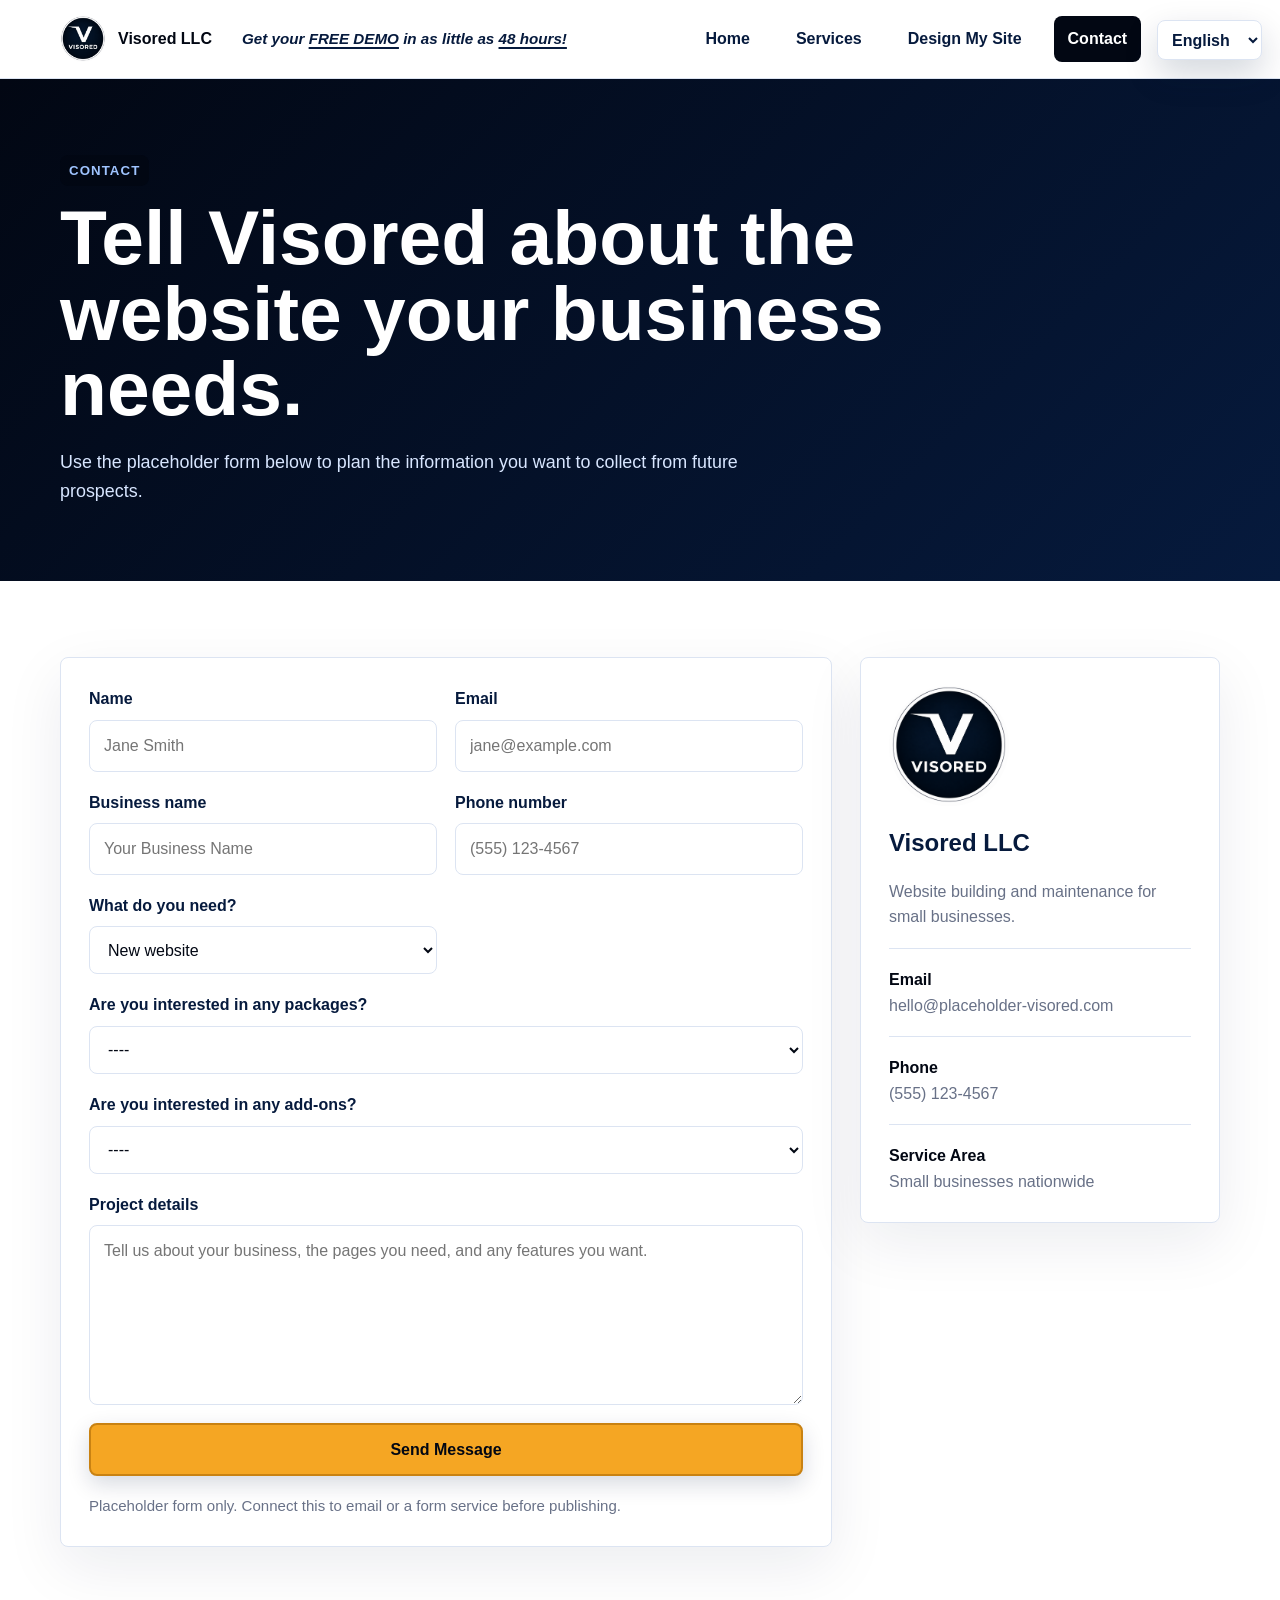
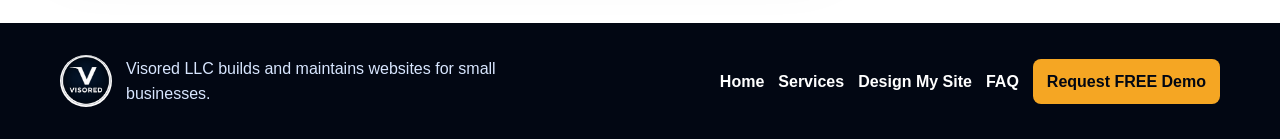
==== Visored LLC Website/contact.html @ 2cb52825 "Add files via upload" ====
﻿<!DOCTYPE html>
<html lang="en">
<head>
  <meta charset="UTF-8">
  <meta name="viewport" content="width=device-width, initial-scale=1.0">
  <title>Contact | Visored LLC</title>
  <meta name="description" content="Contact Visored LLC about a small-business website project.">
  <link rel="stylesheet" href="assets/styles.css">
</head>
<body>
  <header class="site-header">
    <a class="brand" href="index.html" aria-label="Visored LLC home">
      <img src="assets/visored-logo.png" alt="Visored LLC logo">
      <span>Visored LLC</span>
    </a>
    <p class="header-note">Get your <span>FREE DEMO</span> in as little as <span>48 hours!</span></p>
    <button class="nav-toggle" type="button" aria-label="Open navigation" aria-expanded="false">
      <span></span>
      <span></span>
      <span></span>
    </button>
    <nav class="site-nav" aria-label="Primary navigation">
      <a href="index.html">Home</a>
      <a href="services.html">Services</a>
      <a href="design-my-site.html">Design My Site</a>
      <a class="active nav-cta modal-trigger" href="#contact-modal">Contact</a>
      <a href="faq.html">FAQ</a>

    </nav>
    <select class="language-switch" aria-label="Language selector">
      <option>English</option>
      <option>Spanish</option>
    </select>
  </header>

  <main>
    <section class="page-hero">
      <p class="eyebrow">Contact</p>
      <h1>Tell Visored about the website your business needs.</h1>
      <p>Use the placeholder form below to plan the information you want to collect from future prospects.</p>
    </section>

    <section class="section contact-layout">
      <form class="contact-form" id="contactForm">
        <div class="form-row">
          <label for="name">Name</label>
          <input id="name" name="name" type="text" placeholder="Jane Smith" required>
        </div>
        <div class="form-row">
          <label for="email">Email</label>
          <input id="email" name="email" type="email" placeholder="jane@example.com" required>
        </div>
        <div class="form-row">
          <label for="business">Business name</label>
          <input id="business" name="business" type="text" placeholder="Your Business Name">
        </div>
        <div class="form-row">
          <label for="phone">Phone number</label>
          <input id="phone" name="phone" type="tel" placeholder="(555) 123-4567">
        </div>
        <div class="form-row">
          <label for="service">What do you need?</label>
          <select id="service" name="service">
            <option>New website</option>
            <option>Website maintenance</option>
            <option>Website redesign</option>
            <option>Add-on feature</option>
          </select>
        </div>
        <div class="form-row full">
          <label for="package">Are you interested in any packages?</label>
          <select id="package" name="package">
            <option value="">----</option>
            <option value="one-page">One-Page Launch</option>
            <option value="starter">Starter / Basic Package</option>
            <option value="growth">Advanced Growth Package</option>
            <option value="event-promo">Event / Promo Package</option>
            <option value="multiple">Multiple packages</option>
            <option value="na">N/A - not sure yet</option>
          </select>
        </div>
        <div class="form-row full">
          <label for="addons">Are you interested in any add-ons?</label>
          <select id="addons" name="addons">
            <option value="">----</option>
            <option>Contact form</option>
            <option>Appointment scheduling</option>
            <option>Sign-up page</option>
            <option>Newsletter form</option>
            <option>Custom features</option>
            <option>Multi-language site</option>
            <option>Multiple add-ons / not sure yet</option>
          </select>
        </div>
        <div class="form-row full">
          <label for="message">Project details</label>
          <textarea id="message" name="message" rows="6" placeholder="Tell us about your business, the pages you need, and any features you want."></textarea>
        </div>
        <button class="button primary" type="submit">Send Message</button>
        <p class="form-note" id="formNote">Placeholder form only. Connect this to email or a form service before publishing.</p>
      </form>

      <aside class="contact-card">
        <img src="assets/visored-logo.png" alt="Visored LLC logo">
        <h2>Visored LLC</h2>
        <p>Website building and maintenance for small businesses.</p>
        <div class="contact-detail">
          <strong>Email</strong>
          <span>hello@placeholder-visored.com</span>
        </div>
        <div class="contact-detail">
          <strong>Phone</strong>
          <span>(555) 123-4567</span>
        </div>
        <div class="contact-detail">
          <strong>Service Area</strong>
          <span>Small businesses nationwide</span>
        </div>
      </aside>
    </section>
  </main>

  <div class="modal" id="contact-modal" aria-hidden="true">
    <div class="modal-backdrop" data-modal-close></div>
    <section class="modal-panel" role="dialog" aria-modal="true" aria-labelledby="modalTitle">
      <button class="modal-close" type="button" aria-label="Close contact form" data-modal-close>&times;</button>
      <p class="section-label">Contact</p>
      <h2 id="modalTitle">Ask Visored about your website</h2>
      <form class="modal-form" id="servicesModalForm">
        <div class="form-row">
          <label for="modalName">Name</label>
          <input id="modalName" name="modalName" type="text" placeholder="Jane Smith" required>
        </div>
        <div class="form-row">
          <label for="modalEmail">Email</label>
          <input id="modalEmail" name="modalEmail" type="email" placeholder="jane@example.com" required>
        </div>
        <div class="form-row">
          <label for="modalBusiness">Business name</label>
          <input id="modalBusiness" name="modalBusiness" type="text" placeholder="Your Business Name">
        </div>
        <div class="form-row">
          <label for="modalPhone">Phone number</label>
          <input id="modalPhone" name="modalPhone" type="tel" placeholder="(555) 123-4567">
        </div>
        <div class="form-row">
          <label for="modalPackage">Are you interested in any packages?</label>
          <select id="modalPackage" name="modalPackage">
            <option value="">----</option>
            <option value="One-Page Launch">One-Page Launch</option>
            <option value="Starter / Basic Package">Starter / Basic Package</option>
            <option value="Advanced Growth Package">Advanced Growth Package</option>
            <option value="Event / Promo Package">Event / Promo Package</option>
            <option value="Multiple packages">Multiple packages</option>
            <option value="N/A - not sure yet">N/A - not sure yet</option>
          </select>
        </div>
        <div class="form-row">
          <label for="modalAddons">Are you interested in any add-ons?</label>
          <select id="modalAddons" name="modalAddons">
            <option value="">----</option>
            <option>Contact form</option>
            <option>Appointment scheduling</option>
            <option>Sign-up page</option>
            <option>Newsletter form</option>
            <option>Custom features</option>
            <option>Multi-language site</option>
            <option>Multiple add-ons / not sure yet</option>
          </select>
        </div>
        <div class="form-row full">
          <label for="modalMessage">Project details</label>
          <textarea id="modalMessage" name="modalMessage" rows="5" placeholder="Tell us what you are looking for."></textarea>
        </div>
        <div class="form-actions">
          <button class="button primary" type="submit">Send Message</button>
          <button class="button secondary" type="button" data-clear-form="modal">Clear</button>
        </div>
        <p class="form-note" id="modalFormNote">Placeholder form only. Connect this to email or a form service before publishing.</p>
      </form>
      <aside class="modal-contact-card">
        <img src="assets/visored-logo.png" alt="Visored LLC logo">
        <h3>Visored LLC</h3>
        <p>Website building and maintenance for small businesses.</p>
        <div class="contact-detail">
          <strong>Email</strong>
          <span>hello@placeholder-visored.com</span>
        </div>
        <div class="contact-detail">
          <strong>Phone</strong>
          <span>(555) 123-4567</span>
        </div>
        <div class="contact-detail">
          <strong>Service Area</strong>
          <span>Small businesses nationwide</span>
        </div>
      </aside>
    </section>
  </div>

  <footer class="site-footer">
    <div>
      <img src="assets/visored-logo.png" alt="" aria-hidden="true">
      <p>Visored LLC builds and maintains websites for small businesses.</p>
    </div>
    <div>
      <a href="index.html">Home</a>
      <a href="services.html">Services</a>
      <a href="design-my-site.html">Design My Site</a>
      <a href="faq.html">FAQ</a>
      <a class="footer-cta modal-trigger" href="#contact-modal" data-demo="free">Request FREE Demo</a>
    </div>
  </footer>

  <script src="assets/script.js"></script>
</body>
</html>
---- Visored LLC Website/assets/styles.css ----
:root {
  --blue: #0f5eff;
  --blue-dark: #061a3d;
  --black: #020713;
  --white: #ffffff;
  --yellow: #f5a623;
  --soft-blue: #eef5ff;
  --gray: #687187;
  --line: #dce4f2;
  --max-width: 1160px;
}

* {
  box-sizing: border-box;
}

body {
  margin: 0;
  font-family: Arial, Helvetica, sans-serif;
  color: var(--black);
  background: var(--white);
  line-height: 1.6;
}

a {
  color: inherit;
  text-decoration: none;
}

img {
  display: block;
  max-width: 100%;
}

.site-header {
  position: sticky;
  top: 0;
  z-index: 10;
  display: flex;
  align-items: center;
  justify-content: space-between;
  gap: 24px;
  padding: 16px max(24px, calc((100vw - var(--max-width)) / 2));
  background: rgba(255, 255, 255, 0.94);
  border-bottom: 1px solid var(--line);
  backdrop-filter: blur(12px);
}

.brand {
  display: inline-flex;
  align-items: center;
  gap: 12px;
  font-weight: 800;
  letter-spacing: 0;
}

.brand img {
  width: 46px;
  height: 46px;
  border-radius: 50%;
}

.header-note {
  margin: 0 auto 0 6px;
  color: var(--blue-dark);
  font-size: 0.95rem;
  font-style: italic;
  font-weight: 700;
}

.header-note span {
  text-decoration: underline;
  text-decoration-thickness: 2px;
  text-underline-offset: 3px;
}

.site-nav {
  display: flex;
  align-items: center;
  gap: 18px;
}

.site-nav a {
  padding: 10px 14px;
  color: var(--blue-dark);
  font-weight: 700;
  border-radius: 8px;
}

.language-switch {
  position: fixed;
  right: 18px;
  bottom: 18px;
  z-index: 90;
  min-height: 40px;
  width: auto;
  padding: 8px 10px;
  border: 1px solid var(--line);
  border-radius: 8px;
  font-weight: 800;
  color: var(--blue-dark);
  background: var(--white);
  box-shadow: 0 14px 34px rgba(6, 26, 61, 0.18);
}

.site-nav a:hover,
.site-nav a.active {
  background: var(--soft-blue);
  color: var(--blue);
}

.site-nav .nav-cta {
  background: var(--blue);
  color: var(--white);
}

.site-nav .nav-cta:hover,
.site-nav .nav-cta.active {
  background: var(--black);
  color: var(--white);
}

.nav-toggle {
  display: none;
  width: 44px;
  height: 44px;
  padding: 10px;
  border: 1px solid var(--line);
  border-radius: 8px;
  background: var(--white);
}

.nav-toggle span {
  display: block;
  height: 2px;
  margin: 5px 0;
  background: var(--black);
}

.hero {
  display: grid;
  grid-template-columns: minmax(0, 1.15fr) minmax(280px, 0.85fr);
  gap: 40px;
  align-items: center;
  min-height: 680px;
  padding: 72px max(24px, calc((100vw - var(--max-width)) / 2));
  color: var(--white);
  background:
    linear-gradient(135deg, rgba(2, 7, 19, 0.96), rgba(6, 26, 61, 0.88)),
    radial-gradient(circle at 78% 20%, rgba(245, 166, 35, 0.35), transparent 26%),
    var(--black);
}

.hero h1,
.page-hero h1 {
  max-width: 880px;
  margin: 0;
  font-size: clamp(2.5rem, 6vw, 5.25rem);
  line-height: 0.98;
  letter-spacing: 0;
}

.hero-copy {
  max-width: 660px;
  margin: 24px 0 0;
  color: #d8e6ff;
  font-size: 1.15rem;
}

.hero-financing {
  display: block;
  width: fit-content;
  margin: 22px 0 0;
  color: var(--black);
  font-weight: 800;
  color: var(--yellow);
}

.eyebrow,
.section-label,
.package-label {
  display: inline-block;
  margin: 0 0 14px;
  padding: 5px 9px;
  border-radius: 8px;
  color: var(--yellow);
  background: rgba(2, 7, 19, 0.82);
  font-size: 0.83rem;
  font-weight: 800;
  letter-spacing: 0.08em;
  text-transform: uppercase;
}

.hero-actions {
  display: flex;
  width: fit-content;
  margin-top: 34px;
}

.button {
  display: inline-flex;
  align-items: center;
  justify-content: center;
  min-height: 48px;
  padding: 12px 18px;
  border: 2px solid transparent;
  border-radius: 8px;
  font: inherit;
  font-weight: 800;
  cursor: pointer;
  box-shadow: 0 8px 22px rgba(6, 26, 61, 0.16);
}

.button.primary {
  border-color: #c98212;
  background: var(--yellow);
  color: var(--black);
}

.button.secondary {
  border-color: var(--blue);
  background: var(--white);
  color: var(--blue-dark);
}

.button:hover {
  transform: translateY(-1px);
  box-shadow: 0 12px 28px rgba(6, 26, 61, 0.22);
}

.hero-panel {
  display: grid;
  gap: 18px;
  padding: 0;
  border: 0;
  border-radius: 8px;
  background: transparent;
}

.hero-panel img {
  width: min(470px, 100%);
  margin: 0 auto 10px;
  border-radius: 50%;
}

.hero-logo-panel {
  align-self: stretch;
  place-content: center;
}

.hero-panel div {
  padding: 18px;
  border-left: 4px solid var(--yellow);
  background: rgba(255, 255, 255, 0.08);
}

.hero-panel strong,
.hero-panel span {
  display: block;
}

.hero-panel span {
  margin-top: 4px;
  color: #d8e6ff;
}

.section,
.page-hero {
  padding: 76px max(24px, calc((100vw - var(--max-width)) / 2));
}

.page-hero {
  color: var(--white);
  background: linear-gradient(135deg, var(--black), var(--blue-dark));
}

.page-hero p:not(.eyebrow) {
  max-width: 720px;
  margin: 22px 0 0;
  color: #d8e6ff;
  font-size: 1.12rem;
}

.services-hero {
  display: grid;
  grid-template-columns: minmax(0, 1fr) 360px;
  gap: 34px;
  align-items: center;
}

.service-highlight-panel {
  display: grid;
  gap: 14px;
}

.service-highlight-panel div {
  padding: 18px;
  border-left: 4px solid var(--yellow);
  border-radius: 8px;
  background: rgba(255, 255, 255, 0.08);
}

.service-highlight-panel strong,
.service-highlight-panel span {
  display: block;
}

.service-highlight-panel span {
  margin-top: 4px;
  color: #d8e6ff;
}

.intro-grid,
.add-ons {
  display: grid;
  grid-template-columns: 0.8fr 1fr;
  gap: 42px;
  align-items: start;
}

.intro-grid h2,
.split-band h2,
.section-heading h2,
.add-ons h2,
.quote-band h2 {
  margin: 0;
  color: var(--blue-dark);
  font-size: clamp(2rem, 4vw, 3.2rem);
  line-height: 1.05;
}

.intro-grid p:last-child,
.section-heading p {
  margin: 0;
  color: var(--gray);
  font-size: 1.08rem;
}

.feature-grid,
.pricing-grid,
.review-grid,
.next-step-grid,
.faq-grid {
  display: grid;
  grid-template-columns: repeat(3, 1fr);
  gap: 18px;
}

.feature-card,
.price-card,
.review-card,
.next-step-grid article,
.faq-grid article,
.contact-form,
.contact-card,
.add-on-grid article,
.service-list article {
  border: 1px solid var(--line);
  border-radius: 8px;
  background: var(--white);
  box-shadow: 0 20px 60px rgba(6, 26, 61, 0.08);
}

.feature-card {
  padding: 26px;
}

.demo-next-steps {
  background: var(--soft-blue);
}

.next-step-grid article,
.faq-item {
  padding: 24px;
}

.next-step-grid span {
  display: inline-flex;
  align-items: center;
  justify-content: center;
  width: 42px;
  height: 42px;
  margin-bottom: 18px;
  border-radius: 50%;
  background: var(--yellow);
  color: var(--black);
  font-weight: 800;
}

.next-step-grid h3 {
  margin: 0 0 8px;
  color: var(--blue-dark);
}

.next-step-grid p {
  margin: 0;
  color: var(--gray);
}

.faq-grid {
  grid-template-columns: 1fr;
}

.faq-item {
  overflow: hidden;
  cursor: pointer;
}

.faq-question {
  width: 100%;
  padding: 0;
  border: 0;
  background: transparent;
  color: var(--blue-dark);
  font: inherit;
  font-size: 1.15rem;
  font-weight: 800;
  text-align: left;
  cursor: pointer;
}

.faq-question::after {
  content: "+";
  float: right;
  color: var(--blue);
  font-size: 1.75rem;
  line-height: 0.8;
}

.faq-question[aria-expanded="true"]::after {
  content: "-";
}

.faq-answer {
  max-height: 0;
  overflow: hidden;
  transition: max-height 240ms ease;
}

.faq-answer p {
  margin: 12px 0 0;
  color: var(--gray);
}

.faq-answer p:empty::before {
  content: "Answer coming soon.";
  color: var(--gray);
  font-style: italic;
}

.feature-card span {
  display: inline-flex;
  align-items: center;
  justify-content: center;
  width: 42px;
  height: 42px;
  margin-bottom: 20px;
  border-radius: 50%;
  background: var(--yellow);
  color: var(--black);
  font-weight: 800;
}

.feature-card h3,
.service-list h3,
.review-card strong {
  margin: 0;
  color: var(--blue-dark);
}

.feature-card p,
.service-list p,
.review-card p,
.price-card p,
.contact-card p,
.contact-detail span {
  color: var(--gray);
}

.split-band,
.quote-band,
.timeline-preview {
  display: grid;
  grid-template-columns: 0.9fr 1fr;
  gap: 36px;
  align-items: center;
  background: var(--soft-blue);
}

.check-list {
  display: grid;
  grid-template-columns: repeat(4, 1fr);
  gap: 12px;
}

.why-section {
  grid-template-columns: 1fr;
  text-align: center;
}

.why-heading h2 {
  margin: 0;
  color: var(--blue-dark);
  font-size: clamp(2.6rem, 5vw, 4.4rem);
  line-height: 1;
}

.why-heading p {
  max-width: 700px;
  margin: 14px auto 0;
  color: var(--gray);
  font-size: 1.15rem;
}

.check-list p {
  text-align: left;
  margin: 0;
  padding: 14px;
  border-left: 4px solid var(--yellow);
  background: #071225;
}

.check-list strong,
.check-list span {
  display: block;
}

.check-list strong {
  color: var(--yellow);
  line-height: 1.2;
}

.check-list span {
  margin-top: 5px;
  color: #d8e6ff;
  font-size: 0.94rem;
  line-height: 1.35;
}

.pricing-grid {
  grid-template-columns: repeat(6, 1fr);
}

.packages-section {
  display: grid;
  gap: 28px;
}

.packages-heading {
  text-align: center;
}

.packages-heading h2 {
  margin: 0;
  color: var(--blue-dark);
  font-size: clamp(2.6rem, 5vw, 4.4rem);
  line-height: 1;
}

.packages-heading p {
  max-width: 720px;
  margin: 14px auto 0;
  color: var(--gray);
  font-size: 1.12rem;
}

.financing-callout {
  display: inline-block;
  padding: 8px 12px;
  border-radius: 8px;
  background: var(--yellow);
  color: var(--black) !important;
  font-weight: 800;
}

.monthly-note {
  max-width: 760px;
  font-weight: 800;
  color: var(--blue-dark) !important;
}

.best-seller {
  display: inline-block;
  margin: 0 0 12px;
  color: var(--black) !important;
  font-size: 0.85rem;
  font-weight: 800;
  text-shadow:
    0 0 8px rgba(245, 166, 35, 0.95),
    0 0 18px rgba(245, 166, 35, 0.85),
    0 0 30px rgba(245, 166, 35, 0.65);
}

.pricing-grid .price-card {
  grid-column: span 2;
}

.pricing-grid .price-card:nth-child(1) {
  grid-column: 2 / 4;
}

.pricing-grid .price-card:nth-child(2) {
  grid-column: 4 / 6;
}

.pricing-grid .price-card:nth-child(3) {
  grid-column: 1 / 3;
}

.pricing-grid .price-card:nth-child(4) {
  grid-column: 3 / 5;
}

.pricing-grid .price-card:nth-child(5) {
  grid-column: 5 / 7;
}

.price-card {
  padding: 30px;
  display: flex;
  flex-direction: column;
  align-items: flex-start;
  transition: transform 180ms ease, box-shadow 180ms ease;
}

.price-card:hover {
  transform: scale(1.025);
  box-shadow: 0 28px 70px rgba(6, 26, 61, 0.16);
}

.price-card .button,
.price-card .placeholder-button {
  align-self: center;
  margin-top: auto;
}

.price-card .button:hover {
  animation: button-shake 360ms ease;
}

.pricing-grid .price-card:nth-child(1) .button,
.pricing-grid .price-card:nth-child(2) .button {
  border-color: var(--yellow);
  box-shadow:
    0 0 0 1px rgba(245, 166, 35, 0.25),
    0 0 18px rgba(245, 166, 35, 0.6),
    0 12px 28px rgba(6, 26, 61, 0.18);
}

.pricing-grid .price-card:nth-child(1) .button:hover,
.pricing-grid .price-card:nth-child(2) .button:hover {
  box-shadow:
    0 0 0 2px rgba(245, 166, 35, 0.35),
    0 0 28px rgba(245, 166, 35, 0.85),
    0 16px 36px rgba(6, 26, 61, 0.22);
}

.pricing-grid .price-card:nth-child(1) .best-seller,
.pricing-grid .price-card:nth-child(2) .best-seller {
  align-self: center;
}

@keyframes button-shake {
  0%, 100% {
    transform: rotate(0deg);
  }
  25% {
    transform: rotate(-1.6deg);
  }
  50% {
    transform: rotate(1.6deg);
  }
  75% {
    transform: rotate(-0.6deg);
  }
}

.price-card h2 {
  margin: 0;
  color: var(--blue-dark);
  font-size: 3.5rem;
  line-height: 1;
}

.package-placeholder {
  opacity: 0.42;
}

.placeholder-button {
  min-width: 150px;
  pointer-events: none;
}

.price-card ul {
  display: grid;
  gap: 10px;
  margin: 24px 0;
  padding-left: 20px;
}

.featured-price {
  border-color: var(--blue);
  background: linear-gradient(180deg, var(--white), #f7fbff);
}

.featured-price .package-label {
  color: var(--yellow);
}

.section-heading {
  max-width: 740px;
  margin-bottom: 28px;
}

.reviews-label,
.demo-label {
  color: var(--yellow) !important;
  -webkit-text-fill-color: var(--yellow);
}

.page-hero .eyebrow,
.price-card .package-label,
.add-ons .section-label,
.timeline-diagram-section .section-label {
  color: #9fc4ff !important;
  -webkit-text-fill-color: #9fc4ff;
}

.price-card .package-label.yellow-package {
  color: var(--yellow) !important;
  -webkit-text-fill-color: var(--yellow);
}

.service-list {
  display: grid;
  grid-template-columns: repeat(4, 1fr);
  gap: 18px;
}

.service-list article {
  padding: 22px;
}

.add-on-grid {
  display: grid;
  grid-template-columns: repeat(2, 1fr);
  gap: 14px;
}

.add-ons {
  grid-template-columns: 1fr;
}

.add-ons-heading {
  text-align: center;
}

.add-ons-heading h2 {
  margin: 0;
  color: var(--blue-dark);
  font-size: clamp(2.6rem, 5vw, 4.4rem);
  line-height: 1;
}

.add-ons-heading p {
  max-width: 680px;
  margin: 14px auto 0;
  color: var(--gray);
  font-size: 1.12rem;
}

.add-on-grid article {
  padding: 20px;
}

.add-on-grid h3 {
  margin: 0 0 6px;
  color: var(--blue-dark);
}

.add-on-grid p {
  margin: 0;
  color: var(--gray);
}

.review-card {
  padding: 26px;
}

.stars {
  color: var(--yellow);
  font-size: 1.25rem;
  letter-spacing: 0.04em;
  font-weight: 800;
  display: inline-block;
  padding: 4px 8px;
  border-radius: 8px;
  background: rgba(2, 7, 19, 0.82);
}

.review-card strong,
.review-card span {
  display: block;
}

.review-card span {
  color: var(--gray);
  font-size: 0.95rem;
}

.quote-band {
  grid-template-columns: 1fr auto;
}

.quote-band p {
  margin: 12px 0 0;
  color: var(--gray);
}

.timeline-preview p {
  margin: 0 0 20px;
  color: var(--gray);
  font-size: 1.08rem;
}

.inline-actions {
  display: flex;
  flex-wrap: wrap;
  gap: 12px;
}

.home-reviews {
  background: var(--white);
}

.timeline-diagram-section,
.process-section {
  background: var(--black);
}

.timeline-diagram-section .section-heading h2,
.process-section .section-heading h2 {
  color: var(--white);
}

.timeline-diagram-section .section-heading p,
.process-section .section-heading p {
  color: #d8e6ff;
}

.timeline-diagram {
  position: relative;
  display: grid;
  grid-template-columns: repeat(4, 1fr);
  gap: 18px;
}

.timeline-diagram::before {
  content: "";
  position: absolute;
  top: 42px;
  right: 8%;
  left: 8%;
  height: 4px;
  background: linear-gradient(90deg, var(--yellow), var(--blue));
}

.timeline-diagram article {
  position: relative;
  z-index: 1;
  padding: 24px;
  border: 1px solid rgba(255, 255, 255, 0.16);
  border-radius: 8px;
  background: #071225;
}

.timeline-diagram span {
  display: inline-flex;
  align-items: center;
  justify-content: center;
  width: 44px;
  height: 44px;
  margin-bottom: 24px;
  border-radius: 50%;
  background: var(--yellow);
  color: var(--black);
  font-weight: 800;
}

.timeline-diagram h3,
.timeline-diagram strong {
  display: block;
  margin: 0;
  color: var(--white);
}

.timeline-diagram strong {
  margin-top: 6px;
  color: var(--yellow);
}

.timeline-diagram p {
  margin: 14px 0 0;
  color: #d8e6ff;
}

.process-list {
  display: grid;
  gap: 16px;
}

.process-list article {
  display: grid;
  grid-template-columns: 58px 1fr;
  gap: 18px;
  padding: 24px;
  border: 1px solid rgba(255, 255, 255, 0.16);
  border-radius: 8px;
  background: rgba(255, 255, 255, 0.06);
}

.process-list span {
  display: inline-flex;
  align-items: center;
  justify-content: center;
  width: 48px;
  height: 48px;
  border-radius: 50%;
  background: var(--yellow);
  color: var(--black);
  font-weight: 800;
}

.process-list h3 {
  margin: 0 0 8px;
  color: var(--white);
}

.process-list p {
  margin: 0;
  color: #d8e6ff;
}

.process-list p + p {
  margin-top: 8px;
}

.contact-layout {
  display: grid;
  grid-template-columns: minmax(0, 1fr) 360px;
  gap: 28px;
  align-items: start;
}

.design-layout {
  background: var(--soft-blue);
}

.contact-form,
.design-form {
  display: grid;
  grid-template-columns: repeat(2, 1fr);
  gap: 18px;
  padding: 28px;
}

.design-form {
  max-width: var(--max-width);
  margin: 0 auto;
  grid-template-columns: 1fr;
  border: 1px solid var(--line);
  border-radius: 8px;
  background: var(--white);
  box-shadow: 0 20px 60px rgba(6, 26, 61, 0.08);
}

fieldset {
  display: grid;
  gap: 18px;
  margin: 0;
  padding: 22px;
  border: 1px solid var(--line);
  border-radius: 8px;
}

legend {
  padding: 0 8px;
  color: var(--blue-dark);
  font-size: 1.15rem;
  font-weight: 800;
}

.fieldset-note {
  margin: 0;
  color: var(--gray);
  font-weight: 700;
}

.form-grid,
.color-choice-grid,
.checkbox-grid {
  display: grid;
  gap: 18px;
}

.form-grid {
  grid-template-columns: repeat(2, 1fr);
}

.color-choice-grid {
  grid-template-columns: repeat(4, 1fr);
}

.checkbox-grid {
  grid-template-columns: repeat(4, minmax(0, 1fr));
  margin-top: 4px;
}

.checkbox-grid label {
  display: flex;
  align-items: center;
  gap: 8px;
  padding: 12px;
  border: 1px solid var(--line);
  border-radius: 8px;
  background: #f8fbff;
  font-weight: 700;
}

.form-row {
  display: grid;
  gap: 8px;
}

.form-row.full,
.contact-form .button,
.form-actions,
.form-note {
  grid-column: 1 / -1;
}

.form-actions {
  display: flex;
  flex-wrap: wrap;
  gap: 12px;
  justify-content: space-between;
  align-items: center;
}

.form-actions .button {
  min-width: 150px;
}

.form-actions .button.primary {
  margin-right: auto;
}

.form-actions [data-clear-form] {
  min-width: auto;
  min-height: 30px;
  margin-left: auto;
  padding: 5px 9px;
  border-color: #d71920;
  background: var(--white);
  color: #a81218;
  box-shadow: none;
  font-size: 0.78rem;
}

.form-actions [data-clear-form]:hover {
  background: #fff4f4;
  box-shadow: 0 8px 18px rgba(215, 25, 32, 0.14);
}

label {
  color: var(--blue-dark);
  font-weight: 800;
}

input,
select,
textarea {
  width: 100%;
  min-height: 48px;
  padding: 12px 14px;
  border: 1px solid var(--line);
  border-radius: 8px;
  font: inherit;
  color: var(--black);
  background: var(--white);
}

input[type="color"] {
  min-height: 54px;
  padding: 6px;
}

input[type="color"].color-unselected {
  background: var(--white);
}

input[type="color"].color-unselected::-webkit-color-swatch {
  background:
    linear-gradient(135deg, transparent 0 calc(50% - 1px), #d71920 calc(50% - 1px) calc(50% + 1px), transparent calc(50% + 1px) 100%),
    var(--white);
}

input[type="color"].color-unselected::-moz-color-swatch {
  background:
    linear-gradient(135deg, transparent 0 calc(50% - 1px), #d71920 calc(50% - 1px) calc(50% + 1px), transparent calc(50% + 1px) 100%),
    var(--white);
}

.clear-color {
  min-height: 38px;
  border: 1px solid var(--line);
  border-radius: 8px;
  background: var(--white);
  color: var(--blue-dark);
  font: inherit;
  font-weight: 800;
  cursor: pointer;
}

.clear-color:hover {
  border-color: var(--blue);
}

input[type="checkbox"] {
  width: auto;
  min-height: auto;
}

textarea {
  resize: vertical;
}

input:focus,
select:focus,
textarea:focus {
  outline: 3px solid rgba(15, 94, 255, 0.18);
  border-color: var(--blue);
}

.form-note {
  margin: 0;
  color: var(--gray);
  font-size: 0.94rem;
}

.contact-card {
  padding: 28px;
}

.contact-card img {
  width: 120px;
  border-radius: 50%;
}

.contact-card h2 {
  margin: 18px 0 4px;
  color: var(--blue-dark);
}

.contact-detail {
  margin-top: 18px;
  padding-top: 18px;
  border-top: 1px solid var(--line);
}

.contact-detail strong,
.contact-detail span {
  display: block;
}

.site-footer {
  display: flex;
  justify-content: space-between;
  gap: 28px;
  padding: 32px max(24px, calc((100vw - var(--max-width)) / 2));
  color: var(--white);
  background: var(--black);
}

.site-footer div:first-child {
  display: flex;
  align-items: center;
  gap: 14px;
  max-width: 520px;
}

.site-footer img {
  width: 52px;
  height: 52px;
  border-radius: 50%;
}

.site-footer p {
  margin: 0;
  color: #d8e6ff;
}

.site-footer div:last-child {
  display: flex;
  flex-wrap: wrap;
  gap: 14px;
  align-items: center;
}

.site-footer a {
  color: var(--white);
  font-weight: 800;
}

.site-footer .footer-cta {
  padding: 10px 14px;
  border-radius: 8px;
  background: var(--yellow);
  color: var(--black);
}

.modal {
  position: fixed;
  inset: 0;
  z-index: 100;
  display: flex;
  align-items: center;
  justify-content: center;
  padding: 24px;
  opacity: 0;
  visibility: hidden;
  pointer-events: none;
  transition: opacity 220ms ease, visibility 220ms ease;
}

.modal.open {
  opacity: 1;
  visibility: visible;
  pointer-events: auto;
}

.modal-backdrop {
  position: absolute;
  inset: 0;
  background: rgba(2, 7, 19, 0.72);
}

.modal-panel {
  position: relative;
  z-index: 1;
  width: min(980px, 100%);
  max-height: calc(100vh - 48px);
  overflow: auto;
  padding: 28px;
  border-radius: 8px;
  background: var(--white);
  box-shadow: 0 32px 90px rgba(2, 7, 19, 0.35);
  transform: translateY(10px) scale(0.98);
  transition: transform 220ms ease;
  display: grid;
  grid-template-columns: minmax(0, 1fr) 320px;
  gap: 24px;
}

.modal.open .modal-panel {
  transform: translateY(0) scale(1);
}

.modal-panel h2 {
  grid-column: 1 / -1;
  margin: 0 0 20px;
  color: var(--blue-dark);
  font-size: clamp(1.8rem, 4vw, 2.7rem);
  line-height: 1.05;
}

.modal-panel > .section-label {
  grid-column: 1 / -1;
  width: fit-content;
  margin-bottom: 0;
}

.modal-close {
  position: absolute;
  top: 16px;
  right: 16px;
  width: 40px;
  height: 40px;
  border: 1px solid var(--line);
  border-radius: 8px;
  background: var(--white);
  color: var(--black);
  font-size: 1.5rem;
  line-height: 1;
  cursor: pointer;
}

.modal-form {
  display: grid;
  grid-template-columns: repeat(2, 1fr);
  gap: 16px;
}

.modal-contact-card {
  align-self: start;
  padding: 28px;
  border: 1px solid var(--line);
  border-radius: 8px;
  background: var(--white);
  box-shadow: 0 20px 60px rgba(6, 26, 61, 0.08);
}

.modal-contact-card h3 {
  margin: 18px 0 4px;
  color: var(--blue-dark);
  font-size: 1.5rem;
}

.modal-contact-card img {
  width: 120px;
  border-radius: 50%;
}

.modal-contact-card p {
  margin: 0;
  color: var(--gray);
}

.summary-panel {
  grid-template-columns: 1fr;
}

.summary-content {
  display: grid;
  gap: 12px;
}

.summary-item {
  padding: 14px;
  border: 1px solid var(--line);
  border-radius: 8px;
  background: #f8fbff;
}

.summary-item strong,
.summary-item span {
  display: block;
}

.summary-item strong {
  color: var(--blue-dark);
}

.summary-item span {
  margin-top: 4px;
  color: var(--gray);
}

.summary-actions {
  display: flex;
  flex-wrap: wrap;
  gap: 12px;
  justify-content: flex-end;
}

@media (max-width: 880px) {
  .nav-toggle {
    display: block;
  }

  .site-nav {
    position: absolute;
    top: 78px;
    right: 24px;
    left: 24px;
    display: none;
    flex-direction: column;
    align-items: stretch;
    padding: 12px;
    border: 1px solid var(--line);
    border-radius: 8px;
    background: var(--white);
    box-shadow: 0 20px 60px rgba(6, 26, 61, 0.12);
  }

  .header-note {
    display: none;
  }

  .site-nav.open {
    display: flex;
  }

  .hero,
  .intro-grid,
  .split-band,
  .add-ons,
  .quote-band,
  .timeline-preview,
  .contact-layout,
  .services-hero {
    grid-template-columns: 1fr;
  }

  .hero {
    min-height: auto;
    padding-top: 54px;
  }

  .hero-actions {
    justify-content: center;
    margin-right: auto;
    margin-left: auto;
  }

  .service-highlight-panel {
    max-width: none;
  }

  .feature-grid,
  .review-grid,
  .next-step-grid,
  .faq-grid,
  .pricing-grid,
  .add-on-grid,
  .check-list,
  .service-list,
  .timeline-diagram {
    grid-template-columns: 1fr;
  }

  .pricing-grid .price-card,
  .pricing-grid .price-card:nth-child(1),
  .pricing-grid .price-card:nth-child(2),
  .pricing-grid .price-card:nth-child(3),
  .pricing-grid .price-card:nth-child(4),
  .pricing-grid .price-card:nth-child(5) {
    grid-column: auto;
  }

  .timeline-diagram::before {
    top: 24px;
    bottom: 24px;
    left: 45px;
    width: 4px;
    height: auto;
  }

  .contact-form {
    grid-template-columns: 1fr;
  }

  .modal-form {
    grid-template-columns: 1fr;
  }

  .modal-panel {
    grid-template-columns: 1fr;
  }

  .form-grid,
  .color-choice-grid,
  .checkbox-grid {
    grid-template-columns: 1fr;
  }

  .site-footer {
    flex-direction: column;
  }

  .process-list article {
    grid-template-columns: 1fr;
  }
}

@media (max-width: 520px) {
  .hero h1,
  .page-hero h1 {
    font-size: 2.35rem;
  }

  .brand span {
    font-size: 0.98rem;
  }

  .hero-actions .button,
  .quote-band .button,
  .inline-actions .button {
    width: 100%;
  }

  .hero-actions {
    width: 100%;
  }
}
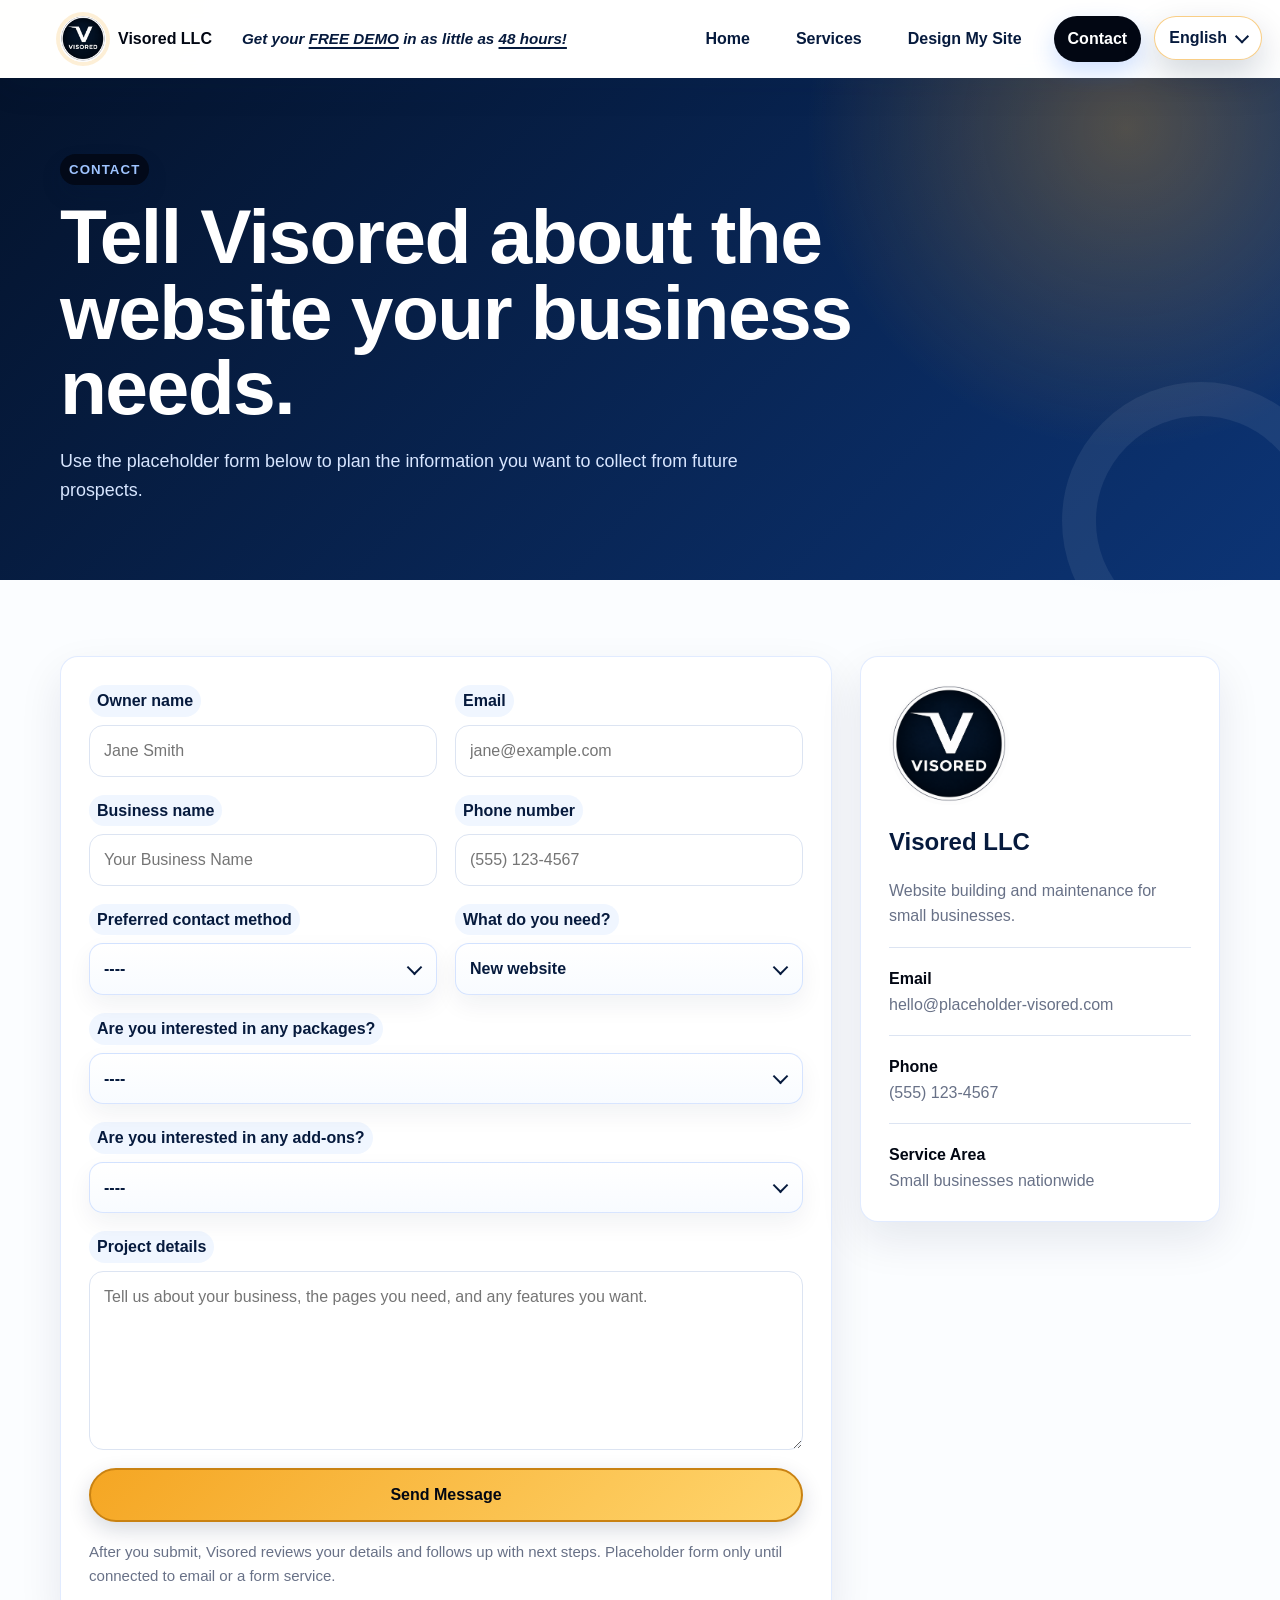
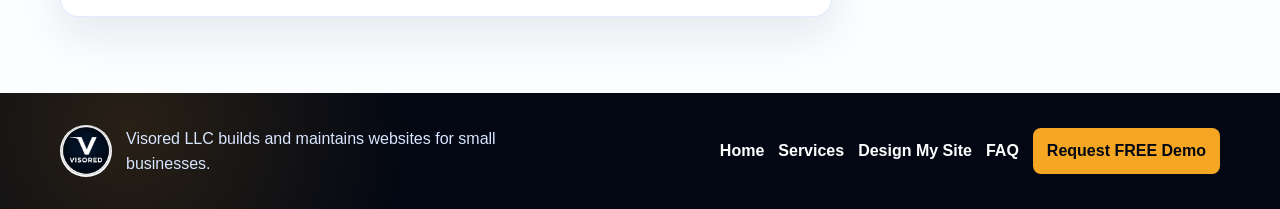
==== commit fb441755: "Add files via upload" ====
--- a/Visored LLC Website/contact.html
+++ b/Visored LLC Website/contact.html
@@ -23,14 +23,17 @@
       <a href="index.html">Home</a>
       <a href="services.html">Services</a>
       <a href="design-my-site.html">Design My Site</a>
-      <a class="active nav-cta modal-trigger" href="#contact-modal">Contact</a>
+      <a class="active nav-cta modal-trigger" href="#contact-modal" data-package-default="blank">Contact</a>
       <a href="faq.html">FAQ</a>
 
     </nav>
-    <select class="language-switch" aria-label="Language selector">
-      <option>English</option>
-      <option>Spanish</option>
-    </select>
+    <div class="language-switch" data-language-switch>
+      <button class="language-current" type="button" aria-expanded="false">English</button>
+      <div class="language-options" aria-label="Language options">
+        <button type="button" data-language="English">English</button>
+        <button type="button" data-language="Spanish">Spanish</button>
+      </div>
+    </div>
   </header>
 
   <main>
@@ -43,12 +46,12 @@
     <section class="section contact-layout">
       <form class="contact-form" id="contactForm">
         <div class="form-row">
-          <label for="name">Name</label>
+          <label for="name">Owner name</label>
           <input id="name" name="name" type="text" placeholder="Jane Smith" required>
         </div>
         <div class="form-row">
           <label for="email">Email</label>
-          <input id="email" name="email" type="email" placeholder="jane@example.com" required>
+          <input id="email" name="email" type="email" placeholder="jane@example.com">
         </div>
         <div class="form-row">
           <label for="business">Business name</label>
@@ -57,6 +60,15 @@
         <div class="form-row">
           <label for="phone">Phone number</label>
           <input id="phone" name="phone" type="tel" placeholder="(555) 123-4567">
+        </div>
+        <div class="form-row">
+          <label for="preferredContact">Preferred contact method</label>
+          <select id="preferredContact" name="preferredContact">
+            <option value="">----</option>
+            <option>Email</option>
+            <option>Phone call</option>
+            <option>Text message</option>
+          </select>
         </div>
         <div class="form-row">
           <label for="service">What do you need?</label>
@@ -89,15 +101,23 @@
             <option>Newsletter form</option>
             <option>Custom features</option>
             <option>Multi-language site</option>
-            <option>Multiple add-ons / not sure yet</option>
-          </select>
+            <option>Photo gallery / portfolio</option>
+            <option>Catalog or before/after gallery</option>
+            <option>Lead capture form upgrade</option>
+            <option>Social media link hub</option>
+            <option>Review showcase section</option>
+            <option>Custom FAQ section</option>
+            <option>Downloadable file section</option>
+            <option>Pop-up announcement banner</option>
+            <option>Accessibility polish</option>
+            <option>Multiple add-ons / not sure yet</option></select>
         </div>
         <div class="form-row full">
           <label for="message">Project details</label>
           <textarea id="message" name="message" rows="6" placeholder="Tell us about your business, the pages you need, and any features you want."></textarea>
         </div>
         <button class="button primary" type="submit">Send Message</button>
-        <p class="form-note" id="formNote">Placeholder form only. Connect this to email or a form service before publishing.</p>
+        <p class="form-note" id="formNote">After you submit, Visored reviews your details and follows up with next steps. Placeholder form only until connected to email or a form service.</p>
       </form>
 
       <aside class="contact-card">
@@ -128,12 +148,12 @@
       <h2 id="modalTitle">Ask Visored about your website</h2>
       <form class="modal-form" id="servicesModalForm">
         <div class="form-row">
-          <label for="modalName">Name</label>
+          <label for="modalName">Owner name</label>
           <input id="modalName" name="modalName" type="text" placeholder="Jane Smith" required>
         </div>
         <div class="form-row">
           <label for="modalEmail">Email</label>
-          <input id="modalEmail" name="modalEmail" type="email" placeholder="jane@example.com" required>
+          <input id="modalEmail" name="modalEmail" type="email" placeholder="jane@example.com">
         </div>
         <div class="form-row">
           <label for="modalBusiness">Business name</label>
@@ -142,6 +162,15 @@
         <div class="form-row">
           <label for="modalPhone">Phone number</label>
           <input id="modalPhone" name="modalPhone" type="tel" placeholder="(555) 123-4567">
+        </div>
+        <div class="form-row">
+          <label for="modalPreferredContact">Preferred contact method</label>
+          <select id="modalPreferredContact" name="modalPreferredContact">
+            <option value="">----</option>
+            <option>Email</option>
+            <option>Phone call</option>
+            <option>Text message</option>
+          </select>
         </div>
         <div class="form-row">
           <label for="modalPackage">Are you interested in any packages?</label>
@@ -165,8 +194,16 @@
             <option>Newsletter form</option>
             <option>Custom features</option>
             <option>Multi-language site</option>
-            <option>Multiple add-ons / not sure yet</option>
-          </select>
+            <option>Photo gallery / portfolio</option>
+            <option>Catalog or before/after gallery</option>
+            <option>Lead capture form upgrade</option>
+            <option>Social media link hub</option>
+            <option>Review showcase section</option>
+            <option>Custom FAQ section</option>
+            <option>Downloadable file section</option>
+            <option>Pop-up announcement banner</option>
+            <option>Accessibility polish</option>
+            <option>Multiple add-ons / not sure yet</option></select>
         </div>
         <div class="form-row full">
           <label for="modalMessage">Project details</label>
@@ -176,7 +213,7 @@
           <button class="button primary" type="submit">Send Message</button>
           <button class="button secondary" type="button" data-clear-form="modal">Clear</button>
         </div>
-        <p class="form-note" id="modalFormNote">Placeholder form only. Connect this to email or a form service before publishing.</p>
+        <p class="form-note" id="modalFormNote">After you submit, Visored reviews your details and follows up with next steps. Placeholder form only until connected to email or a form service.</p>
       </form>
       <aside class="modal-contact-card">
         <img src="assets/visored-logo.png" alt="Visored LLC logo">
--- a/Visored LLC Website/assets/styles.css
+++ b/Visored LLC Website/assets/styles.css
@@ -434,7 +434,18 @@
 .faq-answer {
   max-height: 0;
   overflow: hidden;
-  transition: max-height 240ms ease;
+  opacity: 0;
+  transform: translateY(-8px);
+  transition:
+    max-height 360ms cubic-bezier(0.22, 1, 0.36, 1),
+    opacity 240ms ease,
+    transform 280ms ease;
+  will-change: max-height, opacity, transform;
+}
+
+.faq-answer.open {
+  opacity: 1;
+  transform: translateY(0);
 }
 
 .faq-answer p {
@@ -579,6 +590,70 @@
   color: var(--blue-dark) !important;
 }
 
+.not-sure-note,
+.package-faq-link {
+  max-width: 760px;
+  margin: 10px auto 0;
+  color: var(--blue-dark) !important;
+  font-weight: 800;
+}
+
+.package-faq-link a {
+  color: var(--blue);
+  font-weight: 900;
+}
+
+.package-fit {
+  margin: 8px 0 12px;
+  padding: 8px 10px;
+  border-left: 4px solid var(--yellow);
+  border-radius: 10px;
+  background: #fff8e6;
+  color: var(--blue-dark) !important;
+  font-size: 0.92rem;
+  font-weight: 900;
+  line-height: 1.35;
+}
+
+.comparison-table-wrap {
+  overflow-x: auto;
+  border: 1px solid rgba(15, 94, 255, 0.12);
+  border-radius: 18px;
+  background: #ffffff;
+  box-shadow: 0 22px 56px rgba(6, 26, 61, 0.08);
+}
+
+.comparison-table {
+  width: 100%;
+  border-collapse: collapse;
+  min-width: 760px;
+}
+
+.comparison-table th,
+.comparison-table td {
+  padding: 14px 16px;
+  border-bottom: 1px solid var(--line);
+  text-align: left;
+  vertical-align: top;
+}
+
+.comparison-table th {
+  background: #071225;
+  color: var(--yellow);
+  font-size: 0.82rem;
+  letter-spacing: 0.06em;
+  text-transform: uppercase;
+}
+
+.comparison-table td {
+  color: var(--blue-dark);
+  font-weight: 800;
+}
+
+.comparison-table tr:last-child td {
+  border-bottom: 0;
+}
+
 .best-seller {
   display: inline-block;
   margin: 0 0 12px;
@@ -632,6 +707,24 @@
 .price-card .placeholder-button {
   align-self: center;
   margin-top: auto;
+}
+
+.package-actions {
+  display: flex;
+  flex-wrap: wrap;
+  justify-content: center;
+  gap: 10px;
+  width: 100%;
+  margin-top: auto;
+}
+
+.price-card .package-actions .button {
+  align-self: auto;
+  margin-top: 0;
+}
+
+.service-estimate-button {
+  margin-top: 18px;
 }
 
 .price-card .button:hover {
@@ -743,7 +836,7 @@
 
 .add-on-grid {
   display: grid;
-  grid-template-columns: repeat(2, 1fr);
+  grid-template-columns: repeat(3, 1fr);
   gap: 14px;
 }
 
@@ -776,6 +869,17 @@
 .add-on-grid h3 {
   margin: 0 0 6px;
   color: var(--blue-dark);
+}
+
+.addon-price {
+  display: inline-flex;
+  width: fit-content;
+  margin-bottom: 8px;
+  padding: 4px 9px;
+  border-radius: 999px;
+  background: #fff8e6;
+  color: var(--blue-dark);
+  font-size: 0.92rem;
 }
 
 .add-on-grid p {
@@ -1093,6 +1197,130 @@
 input[type="color"] {
   min-height: 54px;
   padding: 6px;
+}
+
+.native-select-hidden {
+  position: absolute;
+  width: 1px;
+  height: 1px;
+  min-height: 0;
+  margin: 0;
+  padding: 0;
+  opacity: 0;
+  pointer-events: none;
+}
+
+.custom-select {
+  position: relative;
+  width: 100%;
+  z-index: 4;
+}
+
+.custom-select.open {
+  z-index: 30;
+}
+
+.custom-select-button {
+  position: relative;
+  width: 100%;
+  min-height: 48px;
+  padding: 12px 44px 12px 14px;
+  border: 1px solid rgba(15, 94, 255, 0.16);
+  border-radius: 14px;
+  background:
+    linear-gradient(180deg, #ffffff, #f8fbff);
+  box-shadow: 0 10px 24px rgba(6, 26, 61, 0.06);
+  color: var(--blue-dark);
+  font: inherit;
+  font-weight: 800;
+  text-align: left;
+  cursor: pointer;
+  transition: border-color 180ms ease, box-shadow 180ms ease, transform 180ms ease, background 180ms ease;
+}
+
+.custom-select-button::after {
+  content: "";
+  position: absolute;
+  right: 16px;
+  top: 50%;
+  width: 9px;
+  height: 9px;
+  border-right: 2px solid var(--blue-dark);
+  border-bottom: 2px solid var(--blue-dark);
+  transform: translateY(-65%) rotate(45deg);
+  transition: transform 240ms cubic-bezier(0.22, 1, 0.36, 1);
+}
+
+.custom-select.open .custom-select-button,
+.custom-select-button:hover {
+  border-color: rgba(245, 166, 35, 0.64);
+  background: linear-gradient(180deg, #ffffff, #fff8e6);
+  box-shadow: 0 16px 34px rgba(245, 166, 35, 0.15), 0 12px 28px rgba(6, 26, 61, 0.08);
+}
+
+.custom-select.open .custom-select-button::after {
+  transform: translateY(-35%) rotate(225deg);
+}
+
+.custom-select-options {
+  position: absolute;
+  top: calc(100% + 8px);
+  right: 0;
+  left: 0;
+  display: grid;
+  gap: 4px;
+  max-height: 0;
+  padding: 0 8px;
+  overflow: hidden;
+  border: 1px solid rgba(15, 94, 255, 0.12);
+  border-radius: 16px;
+  background:
+    radial-gradient(circle at top right, rgba(245, 166, 35, 0.14), transparent 10rem),
+    #ffffff;
+  box-shadow: 0 22px 54px rgba(6, 26, 61, 0.18);
+  opacity: 0;
+  visibility: hidden;
+  transform: translateY(10px) scale(0.98);
+  transform-origin: top center;
+  transition:
+    max-height 360ms cubic-bezier(0.22, 1, 0.36, 1),
+    padding 260ms ease,
+    opacity 220ms ease,
+    transform 300ms cubic-bezier(0.22, 1, 0.36, 1),
+    visibility 0s linear 260ms;
+}
+
+.custom-select.open .custom-select-options {
+  max-height: 280px;
+  padding: 8px;
+  overflow-y: auto;
+  opacity: 1;
+  visibility: visible;
+  transform: translateY(0) scale(1);
+  transition-delay: 0s;
+}
+
+.custom-select-options button {
+  min-height: 40px;
+  padding: 10px 12px;
+  border: 0;
+  border-radius: 10px;
+  background: transparent;
+  color: var(--blue-dark);
+  font: inherit;
+  font-weight: 800;
+  text-align: left;
+  cursor: pointer;
+  transition: background 160ms ease, color 160ms ease, transform 160ms ease;
+}
+
+.custom-select-options button:hover,
+.custom-select-options button:focus,
+.custom-select-options button.selected {
+  outline: none;
+  background: #fff8e6;
+  color: var(--black);
+  transform: translateX(2px);
 }
 
 input[type="color"].color-unselected {
@@ -1278,6 +1506,18 @@
   grid-column: 1 / -1;
   width: fit-content;
   margin-bottom: 0;
+}
+
+.estimate-modal-panel {
+  width: min(1120px, 100%);
+  grid-template-columns: 1fr;
+}
+
+.estimate-modal-panel .estimate-intro {
+  grid-column: 1 / -1;
+  margin: -10px 0 0;
+  color: var(--gray);
+  font-weight: 700;
 }
 
 .modal-close {
@@ -1493,3 +1733,1290 @@
     width: 100%;
   }
 }
+
+/* Friendlier visual refresh */
+body {
+  background:
+    radial-gradient(circle at top left, rgba(245, 166, 35, 0.13), transparent 28rem),
+    radial-gradient(circle at 90% 12%, rgba(15, 94, 255, 0.10), transparent 24rem),
+    #fbfdff;
+}
+
+.site-header {
+  border-bottom: 0;
+  box-shadow: 0 10px 34px rgba(6, 26, 61, 0.08);
+}
+
+.brand img {
+  box-shadow: 0 0 0 4px rgba(245, 166, 35, 0.18);
+}
+
+.site-nav a {
+  border-radius: 999px;
+}
+
+.site-nav a:hover,
+.site-nav a.active {
+  background: rgba(245, 166, 35, 0.16);
+  color: var(--blue-dark);
+}
+
+.site-nav .nav-cta {
+  background: linear-gradient(135deg, var(--blue), #4f8fff);
+  box-shadow: 0 10px 24px rgba(15, 94, 255, 0.20);
+}
+
+.hero {
+  position: relative;
+  overflow: hidden;
+  background:
+    radial-gradient(circle at 78% 20%, rgba(245, 166, 35, 0.38), transparent 22rem),
+    radial-gradient(circle at 12% 82%, rgba(15, 94, 255, 0.34), transparent 24rem),
+    linear-gradient(135deg, #031532 0%, #071225 48%, #0b2d6a 100%);
+}
+
+.hero::before,
+.hero::after,
+.page-hero::before {
+  content: "";
+  position: absolute;
+  pointer-events: none;
+  border-radius: 999px;
+}
+
+.hero::before {
+  width: 230px;
+  height: 230px;
+  right: 7%;
+  top: 12%;
+  border: 2px solid rgba(245, 166, 35, 0.45);
+  transform: rotate(-12deg);
+}
+
+.hero::after {
+  width: 170px;
+  height: 170px;
+  left: 6%;
+  bottom: 10%;
+  background: rgba(255, 255, 255, 0.08);
+  transform: rotate(14deg);
+}
+
+.hero-content,
+.hero-panel,
+.page-hero > *,
+.services-hero > * {
+  position: relative;
+  z-index: 1;
+}
+
+.hero h1,
+.page-hero h1 {
+  letter-spacing: -0.02em;
+}
+
+.hero-financing {
+  padding: 7px 13px;
+  border-radius: 999px;
+  background: rgba(255, 255, 255, 0.10);
+  box-shadow: inset 0 0 0 1px rgba(245, 166, 35, 0.34);
+}
+
+.button {
+  border-radius: 999px;
+  transition: transform 180ms ease, box-shadow 180ms ease, background 180ms ease;
+}
+
+.button.primary {
+  background: linear-gradient(135deg, var(--yellow), #ffd56d);
+}
+
+.button.secondary {
+  background: linear-gradient(180deg, #ffffff, #f7fbff);
+}
+
+.button:hover {
+  transform: translateY(-3px) rotate(-0.4deg);
+}
+
+.section,
+.page-hero {
+  position: relative;
+}
+
+.page-hero {
+  overflow: hidden;
+  background:
+    radial-gradient(circle at 88% 10%, rgba(245, 166, 35, 0.30), transparent 20rem),
+    linear-gradient(135deg, #04132c, #0c3475);
+}
+
+.page-hero::before {
+  width: 210px;
+  height: 210px;
+  right: -60px;
+  bottom: -80px;
+  border: 34px solid rgba(255, 255, 255, 0.07);
+}
+
+.eyebrow,
+.section-label,
+.package-label {
+  border-radius: 999px;
+  box-shadow: 0 10px 22px rgba(6, 26, 61, 0.12);
+}
+
+.feature-card,
+.price-card,
+.review-card,
+.next-step-grid article,
+.faq-grid article,
+.contact-form,
+.contact-card,
+.add-on-grid article,
+.service-list article,
+.design-form,
+.modal-panel,
+.modal-contact-card {
+  border-color: rgba(15, 94, 255, 0.12);
+  border-radius: 18px;
+  box-shadow: 0 18px 44px rgba(6, 26, 61, 0.09);
+}
+
+.feature-card,
+.review-card,
+.price-card,
+.add-on-grid article,
+.next-step-grid article {
+  transition: transform 180ms ease, box-shadow 180ms ease, border-color 180ms ease;
+}
+
+.feature-card:hover,
+.review-card:hover,
+.add-on-grid article:hover,
+.next-step-grid article:hover {
+  transform: translateY(-5px);
+  border-color: rgba(245, 166, 35, 0.45);
+  box-shadow: 0 24px 58px rgba(6, 26, 61, 0.13);
+}
+
+.feature-card span,
+.next-step-grid span,
+.timeline-diagram span,
+.process-list span {
+  box-shadow: 0 10px 20px rgba(245, 166, 35, 0.28);
+}
+
+.demo-next-steps,
+.design-layout {
+  background:
+    linear-gradient(135deg, rgba(238, 245, 255, 0.96), rgba(255, 248, 232, 0.76)),
+    var(--soft-blue);
+}
+
+.split-band,
+.quote-band,
+.timeline-preview {
+  background:
+    radial-gradient(circle at 12% 20%, rgba(245, 166, 35, 0.12), transparent 18rem),
+    var(--soft-blue);
+}
+
+.why-section {
+  background:
+    radial-gradient(circle at 50% 0%, rgba(245, 166, 35, 0.16), transparent 18rem),
+    linear-gradient(180deg, #ffffff, #f6faff);
+}
+
+.check-list p {
+  border: 0;
+  border-radius: 16px;
+  background:
+    linear-gradient(135deg, rgba(7, 18, 37, 0.98), rgba(12, 52, 117, 0.94));
+  box-shadow: 0 16px 38px rgba(6, 26, 61, 0.14);
+}
+
+.check-list p::before {
+  content: "";
+  display: block;
+  width: 34px;
+  height: 4px;
+  margin-bottom: 10px;
+  border-radius: 999px;
+  background: var(--yellow);
+}
+
+.timeline-diagram-section,
+.process-section {
+  background:
+    radial-gradient(circle at 12% 12%, rgba(245, 166, 35, 0.22), transparent 18rem),
+    radial-gradient(circle at 90% 80%, rgba(15, 94, 255, 0.28), transparent 20rem),
+    #061225;
+}
+
+.timeline-diagram article {
+  border-radius: 18px;
+  background: linear-gradient(180deg, #0a1c3b, #071225);
+}
+
+.timeline-diagram article:hover {
+  transform: translateY(-4px);
+}
+
+.pricing-grid .price-card:nth-child(1),
+.pricing-grid .price-card:nth-child(2) {
+  background:
+    linear-gradient(180deg, #ffffff, #fff9eb);
+}
+
+.best-seller {
+  color: var(--blue-dark) !important;
+}
+
+.stars {
+  border-radius: 999px;
+  background: rgba(6, 26, 61, 0.90);
+}
+
+.checkbox-grid label {
+  border-radius: 14px;
+  background: linear-gradient(180deg, #ffffff, #f8fbff);
+  transition: transform 160ms ease, border-color 160ms ease, background 160ms ease;
+}
+
+.checkbox-grid label:hover {
+  transform: translateY(-2px);
+  border-color: rgba(245, 166, 35, 0.55);
+  background: #fffaf0;
+}
+
+input,
+select,
+textarea,
+fieldset {
+  border-radius: 14px;
+}
+
+.language-switch {
+  border-radius: 999px;
+  border-color: rgba(245, 166, 35, 0.55);
+}
+
+.site-footer {
+  background:
+    radial-gradient(circle at 10% 30%, rgba(245, 166, 35, 0.16), transparent 18rem),
+    var(--black);
+}
+
+/* Extra personality pass */
+.hero-content {
+  max-width: 700px;
+}
+
+.hero-promise-list {
+  display: flex;
+  flex-wrap: wrap;
+  gap: 10px;
+  margin-top: 22px;
+}
+
+.hero-promise-list span {
+  padding: 9px 13px;
+  border: 1px solid rgba(255, 255, 255, 0.22);
+  border-radius: 999px;
+  color: #ffffff;
+  background: rgba(255, 255, 255, 0.10);
+  box-shadow: 0 12px 26px rgba(2, 7, 19, 0.16);
+  font-weight: 800;
+  backdrop-filter: blur(10px);
+}
+
+.service-promises span {
+  background: rgba(255, 255, 255, 0.12);
+}
+
+.hero-panel img {
+  filter: drop-shadow(0 30px 54px rgba(245, 166, 35, 0.18)) drop-shadow(0 18px 44px rgba(15, 94, 255, 0.18));
+  transform: rotate(1.5deg);
+}
+
+.hero-panel::before {
+  content: "";
+  position: absolute;
+  z-index: -1;
+  width: 78%;
+  aspect-ratio: 1;
+  border-radius: 42% 58% 53% 47%;
+  background:
+    radial-gradient(circle at 35% 30%, rgba(245, 166, 35, 0.24), transparent 45%),
+    rgba(255, 255, 255, 0.08);
+  transform: rotate(-8deg);
+}
+
+.section-heading h2,
+.packages-heading h2,
+.add-ons-heading h2,
+.why-heading h2,
+.design-kickoff h2 {
+  position: relative;
+  width: fit-content;
+}
+
+.section-heading h2::after,
+.packages-heading h2::after,
+.add-ons-heading h2::after,
+.why-heading h2::after,
+.design-kickoff h2::after {
+  content: "";
+  position: absolute;
+  right: 0;
+  bottom: -8px;
+  left: 0;
+  height: 8px;
+  border-radius: 999px;
+  background: linear-gradient(90deg, rgba(245, 166, 35, 0.75), rgba(15, 94, 255, 0.14));
+}
+
+.packages-heading h2,
+.add-ons-heading h2,
+.why-heading h2 {
+  margin-inline: auto;
+}
+
+.feature-grid,
+.review-grid,
+.add-on-grid,
+.next-step-grid {
+  align-items: stretch;
+}
+
+.feature-card,
+.review-card,
+.add-on-grid article,
+.next-step-grid article {
+  position: relative;
+  overflow: hidden;
+}
+
+.feature-card::after,
+.review-card::after,
+.add-on-grid article::after,
+.next-step-grid article::after {
+  content: "";
+  position: absolute;
+  width: 90px;
+  height: 90px;
+  right: -38px;
+  top: -38px;
+  border-radius: 50%;
+  background: rgba(245, 166, 35, 0.13);
+}
+
+.feature-card:nth-child(2)::after,
+.review-card:nth-child(2)::after,
+.add-on-grid article:nth-child(2n)::after,
+.next-step-grid article:nth-child(2)::after {
+  background: rgba(15, 94, 255, 0.10);
+}
+
+.feature-card span {
+  border-radius: 16px 16px 16px 4px;
+}
+
+.review-card {
+  background:
+    linear-gradient(180deg, #ffffff, #fbfdff);
+}
+
+.price-card {
+  border-top: 6px solid rgba(15, 94, 255, 0.22);
+}
+
+.pricing-grid .price-card:nth-child(1),
+.pricing-grid .price-card:nth-child(2) {
+  border-top-color: var(--yellow);
+}
+
+.price-card h2 {
+  text-shadow: 0 10px 22px rgba(15, 94, 255, 0.10);
+}
+
+.add-ons {
+  background:
+    radial-gradient(circle at 12% 20%, rgba(15, 94, 255, 0.08), transparent 19rem),
+    #ffffff;
+}
+
+.design-kickoff {
+  max-width: var(--max-width);
+  margin: 0 auto 26px;
+}
+
+.design-kickoff h2 {
+  max-width: 840px;
+  margin: 0 0 28px;
+  color: var(--blue-dark);
+  font-size: clamp(2rem, 4vw, 3.3rem);
+  line-height: 1.08;
+}
+
+.idea-strip {
+  display: grid;
+  grid-template-columns: repeat(3, 1fr);
+  gap: 16px;
+}
+
+.idea-strip article {
+  position: relative;
+  overflow: hidden;
+  padding: 22px;
+  border: 1px solid rgba(15, 94, 255, 0.12);
+  border-radius: 20px;
+  background: linear-gradient(180deg, #ffffff, #fffaf0);
+  box-shadow: 0 18px 44px rgba(6, 26, 61, 0.08);
+}
+
+.idea-strip article:nth-child(2) {
+  background: linear-gradient(180deg, #ffffff, #f4f8ff);
+}
+
+.idea-strip article::before {
+  content: "";
+  position: absolute;
+  right: -26px;
+  bottom: -32px;
+  width: 92px;
+  height: 92px;
+  border-radius: 38% 62% 45% 55%;
+  background: rgba(245, 166, 35, 0.18);
+}
+
+.idea-strip span {
+  display: inline-flex;
+  align-items: center;
+  justify-content: center;
+  width: 40px;
+  height: 40px;
+  margin-bottom: 14px;
+  border-radius: 14px 14px 14px 4px;
+  background: var(--blue-dark);
+  color: var(--yellow);
+  font-weight: 800;
+}
+
+.idea-strip strong {
+  display: block;
+  color: var(--blue-dark);
+  font-size: 1.08rem;
+}
+
+.idea-strip p {
+  margin: 8px 0 0;
+  color: var(--gray);
+}
+
+.design-form {
+  position: relative;
+}
+
+.design-form::before {
+  content: "Start with what you know. The rest can be refined together.";
+  display: block;
+  padding: 16px 18px;
+  border: 1px solid rgba(245, 166, 35, 0.32);
+  border-radius: 16px;
+  background: #fff8e6;
+  color: var(--blue-dark);
+  font-weight: 800;
+}
+
+fieldset {
+  background:
+    linear-gradient(180deg, #ffffff, #fbfdff);
+}
+
+legend {
+  border-radius: 999px;
+  background: #fff8e6;
+}
+
+.form-row label {
+  display: inline-flex;
+  align-items: center;
+  width: fit-content;
+  padding: 3px 8px;
+  border-radius: 999px;
+  background: rgba(238, 245, 255, 0.85);
+}
+
+input:focus,
+select:focus,
+textarea:focus {
+  outline-color: rgba(245, 166, 35, 0.34);
+  border-color: var(--yellow);
+}
+
+.modal-panel {
+  background:
+    radial-gradient(circle at top right, rgba(245, 166, 35, 0.12), transparent 16rem),
+    #ffffff;
+}
+
+.modal-contact-card {
+  background: linear-gradient(180deg, #ffffff, #fffaf0);
+}
+
+@media (max-width: 880px) {
+  .idea-strip {
+    grid-template-columns: 1fr;
+  }
+
+  .section-heading h2,
+  .packages-heading h2,
+  .add-ons-heading h2,
+  .why-heading h2,
+  .design-kickoff h2 {
+    width: auto;
+  }
+}
+
+/* Interaction and motion polish */
+.hero-promise-list {
+  padding: 0;
+  list-style: none;
+}
+
+.hero-promise-list span,
+.hero-promise-list li {
+  position: relative;
+  padding-left: 30px;
+}
+
+.hero-promise-list li::before {
+  content: "";
+  position: absolute;
+  left: 13px;
+  top: 50%;
+  width: 7px;
+  height: 7px;
+  border-radius: 50%;
+  background: var(--yellow);
+  transform: translateY(-50%);
+  box-shadow: 0 0 0 4px rgba(245, 166, 35, 0.18);
+}
+
+.language-switch {
+  min-height: 0;
+  padding: 0;
+  border: 0;
+  background: transparent;
+  box-shadow: none;
+}
+
+.language-current {
+  position: relative;
+  min-height: 40px;
+  padding: 8px 34px 8px 14px;
+  border: 1px solid rgba(245, 166, 35, 0.55);
+  border-radius: 999px;
+  background: var(--white);
+  color: var(--blue-dark);
+  font: inherit;
+  font-weight: 800;
+  cursor: pointer;
+  box-shadow: 0 14px 34px rgba(6, 26, 61, 0.18);
+}
+
+.language-current::after {
+  content: "";
+  position: absolute;
+  right: 14px;
+  top: 50%;
+  width: 8px;
+  height: 8px;
+  border-right: 2px solid var(--blue-dark);
+  border-bottom: 2px solid var(--blue-dark);
+  transform: translateY(-65%) rotate(45deg);
+  transition: transform 180ms ease;
+}
+
+.language-switch.open .language-current::after {
+  transform: translateY(-35%) rotate(225deg);
+}
+
+.language-options {
+  position: absolute;
+  right: 0;
+  top: calc(100% + 8px);
+  bottom: auto;
+  display: grid;
+  min-width: 150px;
+  padding: 8px;
+  border: 1px solid rgba(15, 94, 255, 0.12);
+  border-radius: 16px;
+  background: var(--white);
+  box-shadow: 0 18px 44px rgba(6, 26, 61, 0.16);
+  opacity: 0;
+  pointer-events: none;
+  visibility: hidden;
+  transform: translateY(12px) scale(0.96);
+  transform-origin: top right;
+  transition:
+    opacity 260ms ease,
+    transform 300ms cubic-bezier(0.22, 1, 0.36, 1),
+    visibility 0s linear 260ms;
+  will-change: opacity, transform;
+}
+
+.language-switch.open .language-options {
+  opacity: 1;
+  pointer-events: auto;
+  visibility: visible;
+  transform: translateY(0) scale(1);
+  transition-delay: 0s;
+}
+
+.language-options button {
+  padding: 10px 12px;
+  border: 0;
+  border-radius: 10px;
+  background: transparent;
+  color: var(--blue-dark);
+  font: inherit;
+  font-weight: 800;
+  text-align: left;
+  cursor: pointer;
+}
+
+.language-options button:hover {
+  background: #fff8e6;
+}
+
+.package-details-panel {
+  grid-template-columns: 1fr;
+  max-width: 760px;
+}
+
+/* Requested refinements */
+.section-heading h2,
+.packages-heading h2,
+.add-ons-heading h2,
+.why-heading h2,
+.design-kickoff h2 {
+  padding-bottom: 14px;
+}
+
+.section-heading h2::after,
+.packages-heading h2::after,
+.add-ons-heading h2::after,
+.why-heading h2::after,
+.design-kickoff h2::after {
+  bottom: 0;
+  height: 7px;
+}
+
+.faq-question {
+  position: relative;
+  padding-right: 42px;
+}
+
+.faq-question::before,
+.faq-question::after {
+  content: "";
+  position: absolute;
+  right: 0;
+  top: 50%;
+  width: 24px;
+  height: 4px;
+  border-radius: 999px;
+  background: var(--blue);
+  transform-origin: center;
+  transition: transform 220ms ease, background 220ms ease;
+}
+
+.faq-question::before {
+  transform: translateY(-50%) rotate(90deg);
+}
+
+.faq-question::after {
+  float: none;
+  color: transparent;
+  font-size: 0;
+  line-height: 0;
+  transform: translateY(-50%) rotate(0deg);
+}
+
+.faq-question[aria-expanded="true"]::before {
+  transform: translateY(-50%) rotate(0deg);
+  background: var(--yellow);
+}
+
+.faq-question[aria-expanded="true"]::after {
+  content: "";
+  transform: translateY(-50%) rotate(180deg);
+  background: var(--yellow);
+}
+
+.package-details-price {
+  width: fit-content;
+  margin: -8px 0 0;
+  padding: 8px 14px;
+  border-radius: 999px;
+  background: #fff8e6;
+  color: var(--blue-dark);
+  font-size: 1.4rem;
+  font-weight: 800;
+}
+
+.package-details-summary {
+  margin: 0;
+  color: var(--gray);
+  font-size: 1.08rem;
+}
+
+.package-details-list {
+  display: grid;
+  gap: 10px;
+  margin: 0;
+  padding: 0;
+  list-style: none;
+}
+
+.package-details-list li {
+  position: relative;
+  padding: 12px 14px 12px 38px;
+  border: 1px solid rgba(15, 94, 255, 0.12);
+  border-radius: 14px;
+  background: #f8fbff;
+  color: var(--blue-dark);
+  font-weight: 700;
+}
+
+.package-details-list li::before {
+  content: "";
+  position: absolute;
+  left: 16px;
+  top: 18px;
+  width: 8px;
+  height: 8px;
+  border-radius: 50%;
+  background: var(--yellow);
+}
+
+.package-details-actions {
+  display: flex;
+  flex-wrap: wrap;
+  gap: 12px;
+  justify-content: flex-start;
+}
+
+.reveal-on-scroll {
+  opacity: 0;
+  transform: translateY(26px);
+  transition: opacity 620ms ease, transform 620ms cubic-bezier(0.22, 1, 0.36, 1);
+}
+
+.reveal-on-scroll.is-visible {
+  opacity: 1;
+  transform: translateY(0);
+}
+
+.reveal-on-scroll:nth-child(2n) {
+  transition-delay: 70ms;
+}
+
+.reveal-on-scroll:nth-child(3n) {
+  transition-delay: 120ms;
+}
+
+@media (prefers-reduced-motion: reduce) {
+  .reveal-on-scroll {
+    opacity: 1;
+    transform: none;
+    transition: none;
+  }
+
+  .faq-answer,
+  .language-options,
+  .custom-select-options,
+  .custom-select-button,
+  .custom-select-button::after {
+    transition: none;
+    transform: none;
+  }
+}
+
+/* High-interaction sections */
+.interactive-studio {
+  background:
+    radial-gradient(circle at 12% 20%, rgba(245, 166, 35, 0.16), transparent 20rem),
+    radial-gradient(circle at 90% 80%, rgba(15, 94, 255, 0.10), transparent 22rem),
+    #ffffff;
+}
+
+.studio-grid,
+.estimate-panel {
+  display: grid;
+  grid-template-columns: minmax(0, 1fr) 360px;
+  gap: 24px;
+  align-items: start;
+}
+
+.fit-finder,
+.fit-result,
+.readiness-card,
+.estimate-output,
+.estimate-controls fieldset {
+  border: 1px solid rgba(15, 94, 255, 0.12);
+  border-radius: 22px;
+  background: rgba(255, 255, 255, 0.88);
+  box-shadow: 0 22px 56px rgba(6, 26, 61, 0.10);
+}
+
+.fit-finder,
+.fit-result,
+.readiness-card,
+.estimate-output {
+  padding: 24px;
+}
+
+.fit-question + .fit-question {
+  margin-top: 22px;
+  padding-top: 22px;
+  border-top: 1px solid var(--line);
+}
+
+.fit-question strong {
+  display: block;
+  margin-bottom: 12px;
+  color: var(--blue-dark);
+  font-size: 1.08rem;
+}
+
+.choice-row {
+  display: flex;
+  flex-wrap: wrap;
+  gap: 10px;
+}
+
+.choice-row button {
+  padding: 10px 13px;
+  border: 1px solid rgba(15, 94, 255, 0.15);
+  border-radius: 999px;
+  background: #f8fbff;
+  color: var(--blue-dark);
+  font: inherit;
+  font-weight: 800;
+  cursor: pointer;
+  transition: transform 160ms ease, border-color 160ms ease, background 160ms ease;
+}
+
+.choice-row button:hover,
+.choice-row button.selected {
+  transform: translateY(-2px);
+  border-color: rgba(245, 166, 35, 0.72);
+  background: #fff8e6;
+}
+
+.fit-result {
+  position: sticky;
+  top: 110px;
+  background:
+    radial-gradient(circle at 88% 8%, rgba(245, 166, 35, 0.22), transparent 9rem),
+    #071225;
+  color: var(--white);
+}
+
+.fit-result span,
+.estimate-output span {
+  color: var(--yellow);
+  font-weight: 800;
+  text-transform: uppercase;
+  letter-spacing: 0.08em;
+}
+
+.fit-result h3 {
+  margin: 12px 0 8px;
+  color: var(--white);
+  font-size: 2rem;
+  line-height: 1;
+}
+
+.fit-result p {
+  color: #d8e6ff;
+}
+
+.fit-details {
+  display: grid;
+  gap: 8px;
+  margin: 18px 0 22px;
+  padding-left: 18px;
+  color: #d8e6ff;
+  font-weight: 700;
+}
+
+.fit-details li::marker {
+  color: var(--yellow);
+}
+
+.readiness-section {
+  background: linear-gradient(135deg, #f8fbff, #fff8e6);
+}
+
+.readiness-card {
+  display: grid;
+  grid-template-columns: 300px 1fr;
+  gap: 24px;
+  align-items: center;
+}
+
+.readiness-meter span {
+  display: block;
+  color: var(--blue-dark);
+  font-size: clamp(2.8rem, 7vw, 5rem);
+  font-weight: 800;
+  line-height: 1;
+}
+
+.readiness-meter div {
+  height: 14px;
+  margin-top: 16px;
+  overflow: hidden;
+  border-radius: 999px;
+  background: #dfe9f8;
+}
+
+.readiness-meter i {
+  display: block;
+  width: 0;
+  height: 100%;
+  border-radius: inherit;
+  background: linear-gradient(90deg, var(--yellow), var(--blue));
+  transition: width 260ms ease;
+}
+
+.readiness-list {
+  display: grid;
+  gap: 10px;
+}
+
+.readiness-list label,
+.estimate-controls label {
+  display: flex;
+  align-items: center;
+  gap: 10px;
+  padding: 12px;
+  border: 1px solid rgba(15, 94, 255, 0.12);
+  border-radius: 14px;
+  background: #ffffff;
+  color: var(--blue-dark);
+  font-weight: 800;
+}
+
+.readiness-card > p {
+  grid-column: 1 / -1;
+  margin: 0;
+  color: var(--gray);
+  font-weight: 800;
+}
+
+.estimate-lab {
+  background:
+    radial-gradient(circle at 15% 20%, rgba(15, 94, 255, 0.10), transparent 22rem),
+    #fbfdff;
+}
+
+.estimate-controls {
+  display: grid;
+  gap: 16px;
+}
+
+.estimate-controls fieldset {
+  padding: 22px;
+}
+
+.estimate-controls label + label {
+  margin-top: 10px;
+}
+
+.estimate-output {
+  position: sticky;
+  top: 110px;
+  background:
+    radial-gradient(circle at 85% 15%, rgba(245, 166, 35, 0.22), transparent 10rem),
+    #071225;
+  color: var(--white);
+}
+
+.estimate-modal-panel .estimate-output {
+  grid-column: 2;
+  grid-row: 1;
+  position: static;
+  top: auto;
+}
+
+.estimate-modal-panel .estimate-controls {
+  display: contents;
+}
+
+.estimate-modal-panel .estimate-controls fieldset:first-child {
+  grid-column: 1;
+  grid-row: 1;
+}
+
+.estimate-modal-panel .estimate-controls fieldset:nth-child(2) {
+  grid-column: 1 / -1;
+  grid-row: 2;
+}
+
+.estimate-controls label {
+  display: grid;
+  grid-template-columns: 20px minmax(0, 1fr);
+  align-items: center;
+  column-gap: 10px;
+}
+
+.estimate-controls fieldset:nth-child(2) {
+  display: grid;
+  grid-template-columns: repeat(3, minmax(0, 1fr));
+  gap: 10px;
+}
+
+.estimate-controls fieldset:nth-child(2) legend {
+  grid-column: 1 / -1;
+}
+
+.estimate-controls fieldset:nth-child(2) label + label {
+  margin-top: 0;
+}
+
+.estimate-controls label span {
+  display: flex;
+  justify-content: space-between;
+  gap: 12px;
+  width: 100%;
+}
+
+.estimate-controls label strong {
+  flex: 0 0 auto;
+  color: var(--blue-dark);
+  font-size: 0.78rem;
+}
+
+.estimate-controls label input {
+  justify-self: start;
+  margin: 0;
+}
+
+.estimate-controls input:focus,
+.estimate-controls input:focus-visible {
+  outline: none !important;
+  box-shadow: none !important;
+}
+
+.estimate-output h3 {
+  margin: 10px 0;
+  color: var(--white);
+  font-size: clamp(2.8rem, 6vw, 4.4rem);
+  line-height: 1;
+  transition: opacity 180ms ease, transform 180ms ease, filter 180ms ease;
+}
+
+.estimate-output h3.total-morph-out {
+  opacity: 0.25;
+  filter: blur(2px);
+  transform: translateY(8px) scale(0.94);
+}
+
+.estimate-output h3.total-morph-in {
+  animation: total-pop 320ms ease;
+}
+
+@keyframes total-pop {
+  0% {
+    opacity: 0.35;
+    filter: blur(2px);
+    transform: translateY(-8px) scale(0.94);
+  }
+
+  70% {
+    opacity: 1;
+    filter: blur(0);
+    transform: translateY(0) scale(1.04);
+  }
+
+  100% {
+    transform: translateY(0) scale(1);
+  }
+}
+
+.estimate-output p,
+.estimate-output li {
+  color: #d8e6ff;
+}
+
+.estimate-output p span {
+  display: block;
+}
+
+.estimate-output .estimate-financing {
+  margin-bottom: 4px;
+  color: var(--yellow);
+  font-weight: 900;
+  text-transform: uppercase;
+  letter-spacing: 0.06em;
+}
+
+.estimate-output ul {
+  display: grid;
+  gap: 8px;
+  margin: 20px 0;
+  padding-left: 0;
+  list-style: none;
+}
+
+.timeline-diagram article {
+  cursor: pointer;
+  transition: transform 180ms ease, border-color 180ms ease, box-shadow 180ms ease;
+}
+
+.timeline-diagram article.active-stage {
+  border-color: var(--yellow);
+  box-shadow: 0 0 0 2px rgba(245, 166, 35, 0.22), 0 24px 58px rgba(245, 166, 35, 0.16);
+  transform: translateY(-8px);
+}
+
+.timeline-note {
+  margin: 22px 0 0;
+  padding: 16px 18px;
+  border: 1px solid rgba(245, 166, 35, 0.30);
+  border-radius: 18px;
+  background: rgba(255, 255, 255, 0.08);
+  color: #d8e6ff;
+  font-weight: 800;
+}
+
+.feature-card::before,
+.price-card::before,
+.review-card::before,
+.add-on-grid article::before,
+.next-step-grid article::before,
+.idea-strip article::after {
+  content: "";
+  position: absolute;
+  inset: 0;
+  opacity: 0;
+  pointer-events: none;
+  background: radial-gradient(circle at var(--mx, 50%) var(--my, 50%), rgba(245, 166, 35, 0.18), transparent 9rem);
+  transition: opacity 180ms ease;
+}
+
+.feature-card:hover::before,
+.price-card:hover::before,
+.review-card:hover::before,
+.add-on-grid article:hover::before,
+.next-step-grid article:hover::before,
+.idea-strip article:hover::after {
+  opacity: 1;
+}
+
+@media (max-width: 880px) {
+  .studio-grid,
+  .estimate-panel,
+  .readiness-card {
+    grid-template-columns: 1fr;
+  }
+
+  .add-on-grid,
+  .estimate-controls fieldset:nth-child(2) {
+    grid-template-columns: 1fr;
+  }
+
+  .estimate-modal-panel .estimate-output,
+  .estimate-modal-panel .estimate-controls fieldset:first-child,
+  .estimate-modal-panel .estimate-controls fieldset:nth-child(2) {
+    grid-column: 1;
+    grid-row: auto;
+  }
+
+  .fit-result,
+  .estimate-output {
+    position: static;
+  }
+}
+
+/* Requested interaction refinements */
+.interactive-studio .section-label,
+.estimate-lab .section-label,
+.estimate-modal .section-label {
+  color: var(--yellow) !important;
+  -webkit-text-fill-color: var(--yellow);
+}
+
+.estimate-controls label {
+  align-items: center;
+  line-height: 1.2;
+}
+
+.estimate-controls input {
+  flex: 0 0 auto;
+}
+
+.estimate-option input[type="checkbox"] {
+  appearance: none;
+  width: 18px;
+  height: 18px;
+  min-height: 18px;
+  padding: 0;
+  border: 2px solid rgba(15, 94, 255, 0.32);
+  border-radius: 50%;
+  background: #ffffff;
+  box-shadow: inset 0 0 0 4px #ffffff;
+}
+
+.estimate-option input[type="checkbox"]:checked {
+  border-color: var(--yellow);
+  background: var(--blue-dark);
+  box-shadow: inset 0 0 0 4px #ffffff, 0 0 0 4px rgba(245, 166, 35, 0.18);
+}
+
+.estimate-controls .estimate-option span {
+  display: flex;
+}
+
+.faq-item {
+  position: relative;
+}
+
+.faq-item::before,
+.estimate-output::before,
+.estimate-controls fieldset::before {
+  content: "";
+  position: absolute;
+  inset: 0;
+  opacity: 0;
+  pointer-events: none;
+  background: radial-gradient(circle at var(--mx, 50%) var(--my, 50%), rgba(245, 166, 35, 0.18), transparent 9rem);
+  transition: opacity 180ms ease;
+}
+
+.faq-item:hover::before,
+.estimate-output:hover::before,
+.estimate-controls fieldset:hover::before {
+  opacity: 1;
+}
+
+.estimate-output,
+.estimate-controls fieldset {
+  position: relative;
+  overflow: hidden;
+}
+
+.modal-contact-card img {
+  margin: 0 auto;
+}
+
+.modal-contact-card h3,
+.modal-contact-card > p {
+  text-align: center;
+}
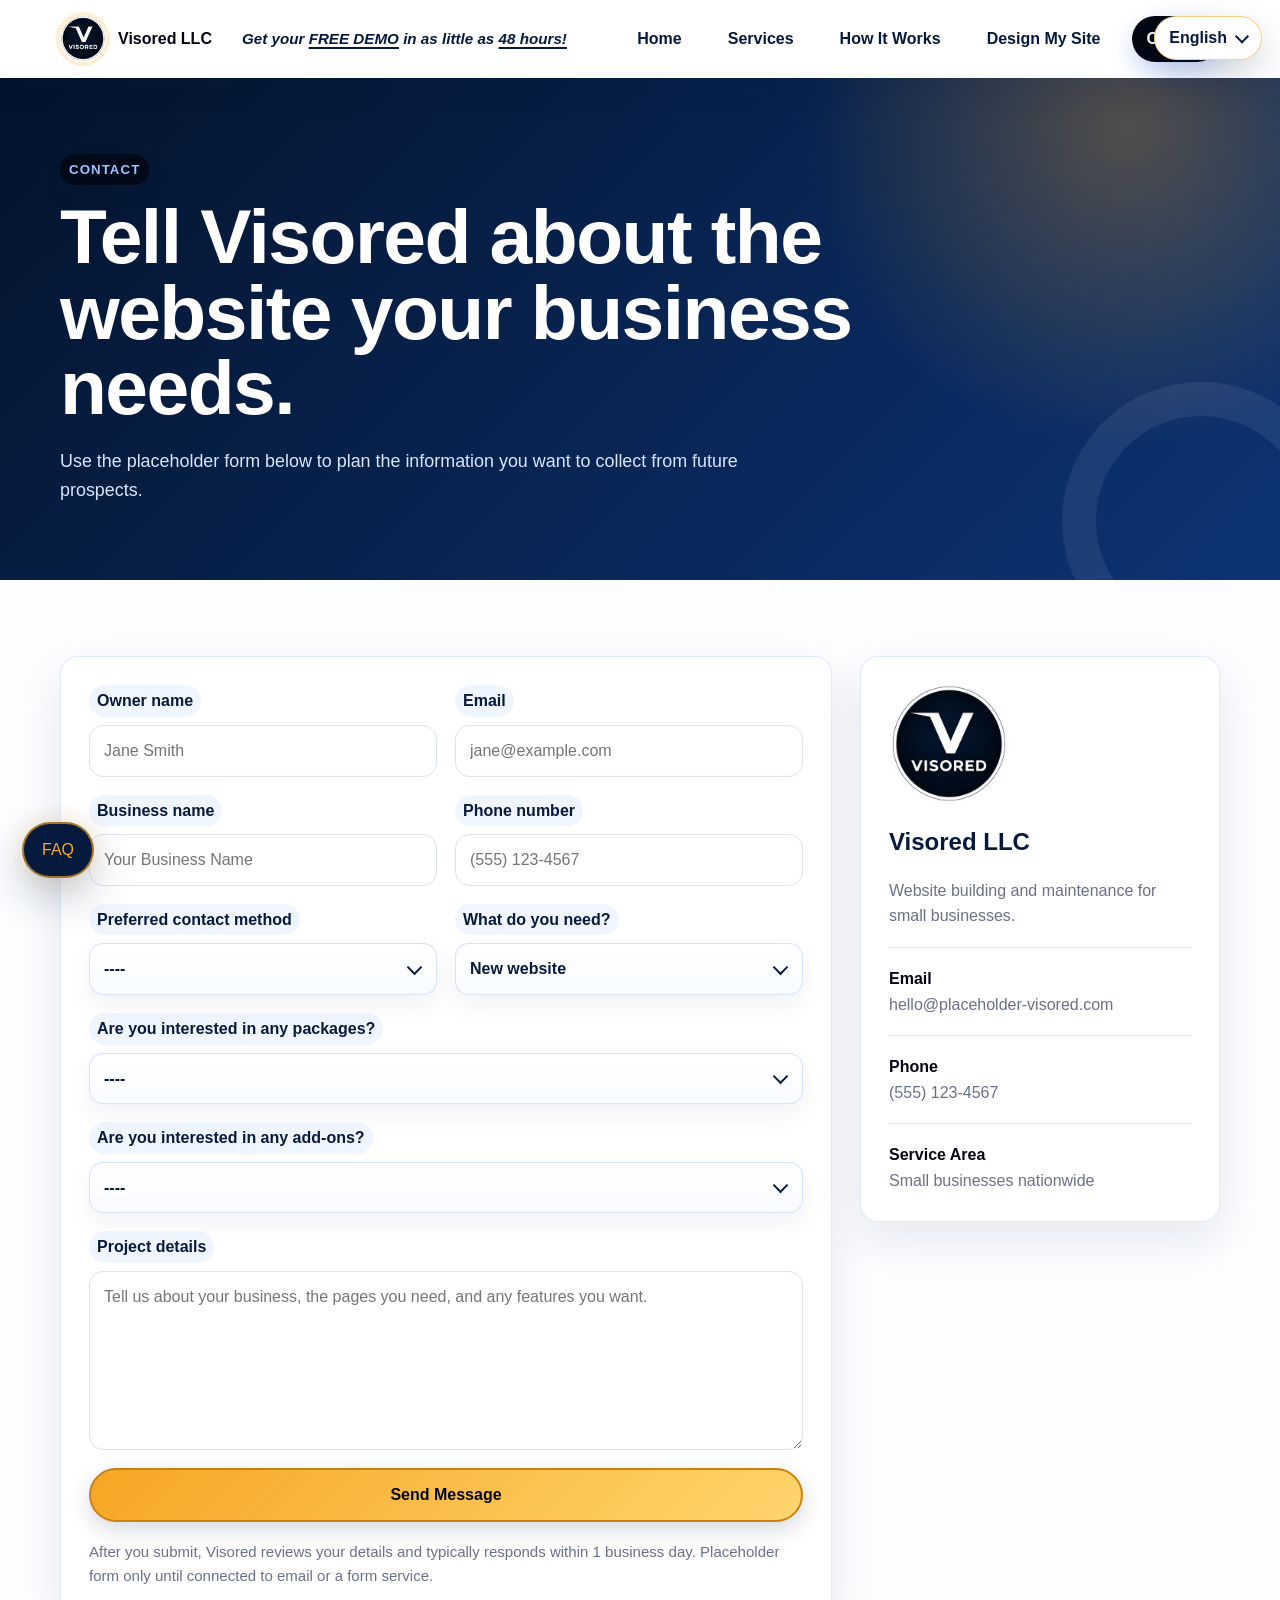
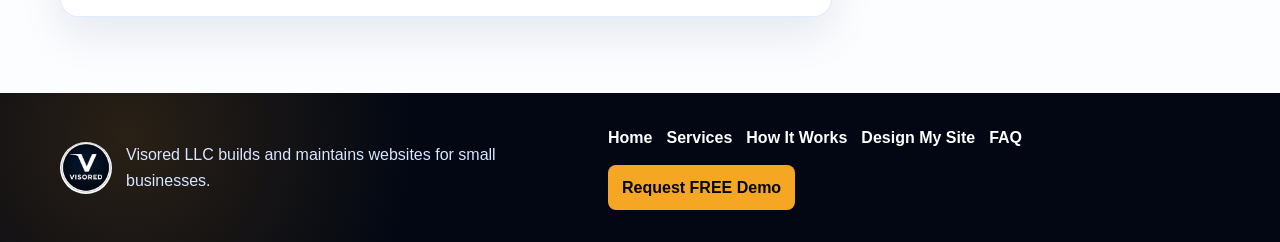
==== commit ad5dda2f: "Add files via upload" ====
--- a/Visored LLC Website/contact.html
+++ b/Visored LLC Website/contact.html
@@ -22,11 +22,11 @@
     <nav class="site-nav" aria-label="Primary navigation">
       <a href="index.html">Home</a>
       <a href="services.html">Services</a>
+      <a href="how-it-works.html">How It Works</a>
       <a href="design-my-site.html">Design My Site</a>
       <a class="active nav-cta modal-trigger" href="#contact-modal" data-package-default="blank">Contact</a>
-      <a href="faq.html">FAQ</a>
-
-    </nav>
+
+    </nav>
     <div class="language-switch" data-language-switch>
       <button class="language-current" type="button" aria-expanded="false">English</button>
       <div class="language-options" aria-label="Language options">
@@ -35,6 +35,7 @@
       </div>
     </div>
   </header>
+  <a class="floating-faq" href="faq.html">FAQ</a>
 
   <main>
     <section class="page-hero">
@@ -110,6 +111,7 @@
             <option>Downloadable file section</option>
             <option>Pop-up announcement banner</option>
             <option>Accessibility polish</option>
+            <option>Customer intake questionnaire</option>
             <option>Multiple add-ons / not sure yet</option></select>
         </div>
         <div class="form-row full">
@@ -117,7 +119,7 @@
           <textarea id="message" name="message" rows="6" placeholder="Tell us about your business, the pages you need, and any features you want."></textarea>
         </div>
         <button class="button primary" type="submit">Send Message</button>
-        <p class="form-note" id="formNote">After you submit, Visored reviews your details and follows up with next steps. Placeholder form only until connected to email or a form service.</p>
+        <p class="form-note" id="formNote">After you submit, Visored reviews your details and typically responds within 1 business day. Placeholder form only until connected to email or a form service.</p>
       </form>
 
       <aside class="contact-card">
@@ -203,6 +205,7 @@
             <option>Downloadable file section</option>
             <option>Pop-up announcement banner</option>
             <option>Accessibility polish</option>
+            <option>Customer intake questionnaire</option>
             <option>Multiple add-ons / not sure yet</option></select>
         </div>
         <div class="form-row full">
@@ -213,7 +216,7 @@
           <button class="button primary" type="submit">Send Message</button>
           <button class="button secondary" type="button" data-clear-form="modal">Clear</button>
         </div>
-        <p class="form-note" id="modalFormNote">After you submit, Visored reviews your details and follows up with next steps. Placeholder form only until connected to email or a form service.</p>
+        <p class="form-note" id="modalFormNote">After you submit, Visored reviews your details and typically responds within 1 business day. Placeholder form only until connected to email or a form service.</p>
       </form>
       <aside class="modal-contact-card">
         <img src="assets/visored-logo.png" alt="Visored LLC logo">
@@ -243,6 +246,7 @@
     <div>
       <a href="index.html">Home</a>
       <a href="services.html">Services</a>
+      <a href="how-it-works.html">How It Works</a>
       <a href="design-my-site.html">Design My Site</a>
       <a href="faq.html">FAQ</a>
       <a class="footer-cta modal-trigger" href="#contact-modal" data-demo="free">Request FREE Demo</a>
--- a/Visored LLC Website/assets/styles.css
+++ b/Visored LLC Website/assets/styles.css
@@ -193,6 +193,7 @@
 
 .hero-actions {
   display: flex;
+  gap: 22px;
   width: fit-content;
   margin-top: 34px;
 }
@@ -401,6 +402,28 @@
   grid-template-columns: 1fr;
 }
 
+.faq-section {
+  display: grid;
+  gap: 30px;
+}
+
+.faq-topic {
+  display: grid;
+  gap: 16px;
+}
+
+.faq-topic-heading {
+  display: grid;
+  gap: 8px;
+}
+
+.faq-topic-heading h2 {
+  margin: 0;
+  color: var(--blue-dark);
+  font-size: clamp(1.7rem, 3vw, 2.35rem);
+  line-height: 1.05;
+}
+
 .faq-item {
   overflow: hidden;
   cursor: pointer;
@@ -866,6 +889,19 @@
   padding: 20px;
 }
 
+.addon-preview-trigger {
+  cursor: pointer;
+  transition: transform 180ms ease, box-shadow 180ms ease, border-color 180ms ease;
+}
+
+.addon-preview-trigger:hover,
+.addon-preview-trigger:focus {
+  outline: none;
+  border-color: rgba(245, 166, 35, 0.58);
+  box-shadow: 0 24px 58px rgba(6, 26, 61, 0.14), 0 0 0 3px rgba(245, 166, 35, 0.12);
+  animation: button-shake 360ms ease;
+}
+
 .add-on-grid h3 {
   margin: 0 0 6px;
   color: var(--blue-dark);
@@ -1047,6 +1083,91 @@
 
 .process-list p + p {
   margin-top: 8px;
+}
+
+.process-teaser,
+.process-detail-grid {
+  display: grid;
+  gap: 24px;
+}
+
+.process-teaser {
+  grid-template-columns: minmax(0, 1fr) auto;
+  align-items: center;
+  background: var(--soft-blue);
+}
+
+.process-teaser h2,
+.process-detail-grid h2 {
+  margin: 0;
+  color: var(--blue-dark);
+  font-size: clamp(1.8rem, 3.2vw, 2.8rem);
+  line-height: 1.05;
+}
+
+.process-teaser p:not(.section-label),
+.process-detail-grid p:not(.section-label) {
+  color: var(--gray);
+  font-size: 1.05rem;
+}
+
+.process-detail-grid {
+  grid-template-columns: repeat(3, 1fr);
+}
+
+.process-detail-grid article {
+  position: relative;
+  overflow: hidden;
+  padding: 26px;
+  border: 1px solid var(--line);
+  border-radius: 8px;
+  background: var(--white);
+  box-shadow: 0 20px 60px rgba(6, 26, 61, 0.08);
+  transition: transform 180ms ease, box-shadow 180ms ease;
+}
+
+.process-detail-grid article:hover {
+  transform: translateY(-4px);
+  box-shadow: 0 28px 72px rgba(6, 26, 61, 0.14), 0 0 0 1px rgba(245, 166, 35, 0.18);
+}
+
+.process-detail-grid article::before {
+  content: "";
+  position: absolute;
+  inset: 0;
+  opacity: 0;
+  pointer-events: none;
+  background: radial-gradient(circle at var(--mx, 50%) var(--my, 50%), rgba(245, 166, 35, 0.22), transparent 9rem);
+  transition: opacity 180ms ease;
+}
+
+.process-detail-grid article:hover::before {
+  opacity: 1;
+}
+
+.demo-next-steps .section-label {
+  color: var(--yellow) !important;
+  -webkit-text-fill-color: var(--yellow);
+}
+
+.floating-faq {
+  position: fixed;
+  left: 22px;
+  bottom: 22px;
+  z-index: 90;
+  padding: 13px 18px;
+  border: 2px solid rgba(245, 166, 35, 0.65);
+  border-radius: 999px;
+  background: var(--blue-dark);
+  color: var(--yellow);
+  box-shadow: 0 18px 44px rgba(6, 26, 61, 0.24), 0 0 24px rgba(245, 166, 35, 0.18);
+}
+
+.floating-faq:hover,
+.floating-faq.active {
+  color: var(--black);
+  background: var(--yellow);
+  box-shadow: 0 20px 52px rgba(6, 26, 61, 0.28), 0 0 30px rgba(245, 166, 35, 0.34);
 }
 
 .contact-layout {
@@ -1513,6 +1634,338 @@
   grid-template-columns: 1fr;
 }
 
+.addon-preview-panel {
+  width: min(980px, 100%);
+  grid-template-columns: minmax(0, 1fr) minmax(280px, 0.9fr);
+  align-items: center;
+}
+
+.addon-preview-copy {
+  display: grid;
+  gap: 12px;
+}
+
+.addon-preview-copy h2 {
+  grid-column: auto;
+  margin-bottom: 0;
+}
+
+.addon-preview-copy > p:not(.package-details-price) {
+  margin: 0;
+  color: var(--gray);
+  font-size: 1.05rem;
+}
+
+.addon-preview-visual {
+  min-height: 330px;
+  padding: 18px;
+  border-radius: 22px;
+  background:
+    radial-gradient(circle at 22% 12%, rgba(245, 166, 35, 0.28), transparent 11rem),
+    linear-gradient(135deg, #061a3d, #102a5f);
+  box-shadow: inset 0 0 0 1px rgba(255, 255, 255, 0.14), 0 24px 58px rgba(6, 26, 61, 0.16);
+}
+
+.preview-browser {
+  height: 100%;
+  min-height: 292px;
+  overflow: hidden;
+  border-radius: 18px;
+  background: #ffffff;
+  box-shadow: 0 20px 50px rgba(2, 7, 19, 0.26);
+}
+
+.preview-browser-bar {
+  display: flex;
+  gap: 6px;
+  padding: 12px;
+  background: #eef5ff;
+}
+
+.preview-browser-bar span {
+  width: 10px;
+  height: 10px;
+  border-radius: 50%;
+  background: var(--yellow);
+}
+
+.preview-browser-bar span:nth-child(2) {
+  background: #9fc4ff;
+}
+
+.preview-browser-bar span:nth-child(3) {
+  background: #071225;
+}
+
+.preview-mock {
+  display: grid;
+  gap: 13px;
+  padding: 24px;
+}
+
+.preview-mock strong {
+  color: var(--blue-dark);
+  font-size: clamp(1.3rem, 4vw, 2rem);
+  line-height: 1;
+}
+
+.preview-mock button,
+.mock-form-card button,
+.mock-calendar button,
+.mock-newsletter button,
+.mock-signup button,
+.mock-linkhub button {
+  min-height: 34px;
+  border: 0;
+  border-radius: 999px;
+  background: var(--yellow);
+  color: var(--black);
+  font-weight: 900;
+}
+
+.mock-form-card,
+.mock-newsletter,
+.mock-signup,
+.mock-calendar,
+.mock-faq,
+.mock-linkhub,
+.mock-accessibility,
+.mock-custom {
+  display: grid;
+  gap: 10px;
+  padding: 18px;
+  border: 1px solid rgba(15, 94, 255, 0.12);
+  border-radius: 18px;
+  background: linear-gradient(180deg, #ffffff, #f8fbff);
+}
+
+.mock-form-card span,
+.mock-signup span,
+.mock-newsletter span,
+.mock-accessibility span,
+.mock-custom span {
+  display: block;
+  min-height: 34px;
+  padding: 8px 10px;
+  border: 1px solid #dce4f2;
+  border-radius: 10px;
+  background: #ffffff;
+  color: var(--gray);
+  font-size: 0.85rem;
+  font-weight: 800;
+}
+
+.mock-form-card .large {
+  min-height: 62px;
+}
+
+.mock-side-note,
+.mock-confirm,
+.mock-caption,
+.mock-announcement {
+  display: flex;
+  align-items: center;
+  justify-content: center;
+  gap: 10px;
+  min-height: 46px;
+  border-radius: 14px;
+  background: #071225;
+  color: var(--yellow);
+  font-weight: 900;
+  text-align: center;
+}
+
+.mock-side-note b {
+  display: inline-grid;
+  place-items: center;
+  width: 30px;
+  height: 30px;
+  border-radius: 50%;
+  background: var(--yellow);
+  color: var(--black);
+}
+
+.mock-gallery-grid,
+.mock-catalog-grid,
+.mock-files,
+.mock-review-row {
+  display: grid;
+  gap: 10px;
+}
+
+.mock-gallery-grid {
+  grid-template-columns: repeat(3, 1fr);
+}
+
+.mock-gallery-grid i,
+.mock-catalog-grid i,
+.mock-custom i {
+  min-height: 76px;
+  border-radius: 14px;
+  background:
+    linear-gradient(135deg, rgba(245, 166, 35, 0.28), transparent 45%),
+    linear-gradient(145deg, #eef5ff, #ffffff);
+  border: 1px solid rgba(15, 94, 255, 0.12);
+}
+
+.mock-gallery-grid i:nth-child(2n),
+.mock-catalog-grid i:nth-child(2n) {
+  background:
+    linear-gradient(135deg, rgba(15, 94, 255, 0.18), transparent 45%),
+    linear-gradient(145deg, #fff8e6, #ffffff);
+}
+
+.mock-catalog-grid {
+  grid-template-columns: repeat(2, 1fr);
+}
+
+.mock-catalog-grid i {
+  display: grid;
+  place-items: end start;
+  padding: 10px;
+  color: var(--blue-dark);
+  font-style: normal;
+}
+
+.mock-calendar div {
+  display: grid;
+  grid-template-columns: repeat(3, 1fr);
+  gap: 8px;
+}
+
+.mock-calendar span {
+  padding: 8px;
+  border-radius: 10px;
+  background: #eef5ff;
+  color: var(--blue-dark);
+  font-weight: 900;
+  text-align: center;
+}
+
+.mock-review-card {
+  padding: 18px;
+  border-radius: 18px;
+  background: #071225;
+  color: #ffffff;
+}
+
+.mock-review-card b {
+  color: var(--yellow);
+  font-size: 1.4rem;
+}
+
+.mock-review-card p {
+  color: #d8e6ff;
+}
+
+.mock-review-row {
+  grid-template-columns: repeat(3, 1fr);
+}
+
+.mock-review-row i {
+  min-height: 52px;
+  border-radius: 14px;
+  background: #fff8e6;
+}
+
+.mock-faq button {
+  display: flex;
+  justify-content: space-between;
+  padding: 12px;
+  background: #ffffff;
+  border: 1px solid var(--line);
+  border-radius: 12px;
+  color: var(--blue-dark);
+}
+
+.mock-files {
+  grid-template-columns: repeat(3, 1fr);
+}
+
+.mock-files i {
+  display: grid;
+  gap: 10px;
+  place-items: center;
+  min-height: 115px;
+  padding: 12px;
+  border-radius: 14px;
+  background: #ffffff;
+  border: 1px solid var(--line);
+  color: var(--blue-dark);
+  font-style: normal;
+}
+
+.mock-files b {
+  display: grid;
+  place-items: center;
+  width: 54px;
+  height: 62px;
+  border-radius: 8px 8px 14px 8px;
+  background: var(--yellow);
+  color: var(--black);
+}
+
+.mock-page-lines {
+  display: grid;
+  gap: 12px;
+}
+
+.mock-page-lines i {
+  height: 18px;
+  border-radius: 999px;
+  background: #dfe9f8;
+}
+
+.mock-page-lines i:nth-child(2) {
+  width: 78%;
+}
+
+.mock-page-lines i:nth-child(3) {
+  width: 58%;
+}
+
+.mock-language {
+  display: grid;
+  gap: 12px;
+}
+
+.mock-language > button {
+  background: #eef5ff;
+  color: var(--blue-dark);
+}
+
+.mock-language div {
+  display: grid;
+  grid-template-columns: 1fr 1fr;
+  gap: 10px;
+}
+
+.mock-language b,
+.mock-language span {
+  display: grid;
+  place-items: center;
+  min-height: 78px;
+  border-radius: 16px;
+  background: #071225;
+  color: var(--yellow);
+  font-size: 1.4rem;
+}
+
+.mock-language span {
+  background: #fff8e6;
+  color: var(--blue-dark);
+}
+
+.mock-linkhub button {
+  width: 100%;
+}
+
+.mock-custom div {
+  display: grid;
+  grid-template-columns: repeat(4, 1fr);
+  gap: 8px;
+}
+
 .estimate-modal-panel .estimate-intro {
   grid-column: 1 / -1;
   margin: -10px 0 0;
@@ -1604,23 +2057,52 @@
 }
 
 @media (max-width: 880px) {
+  .site-header {
+    position: sticky;
+    display: grid;
+    grid-template-columns: auto 1fr auto;
+    gap: 12px;
+    padding: 12px 18px;
+  }
+
+  .brand {
+    min-width: 0;
+  }
+
   .nav-toggle {
-    display: block;
+    display: inline-flex;
+    align-items: center;
+    justify-content: center;
+    grid-column: 3;
+    justify-self: end;
+    cursor: pointer;
+    box-shadow: 0 10px 24px rgba(6, 26, 61, 0.10);
   }
 
   .site-nav {
     position: absolute;
-    top: 78px;
-    right: 24px;
-    left: 24px;
+    top: calc(100% + 8px);
+    right: 18px;
+    left: 18px;
+    z-index: 95;
     display: none;
     flex-direction: column;
     align-items: stretch;
-    padding: 12px;
-    border: 1px solid var(--line);
-    border-radius: 8px;
-    background: var(--white);
-    box-shadow: 0 20px 60px rgba(6, 26, 61, 0.12);
+    gap: 8px;
+    padding: 14px;
+    border: 1px solid rgba(15, 94, 255, 0.14);
+    border-radius: 18px;
+    background:
+      radial-gradient(circle at top right, rgba(245, 166, 35, 0.16), transparent 12rem),
+      var(--white);
+    box-shadow: 0 24px 70px rgba(6, 26, 61, 0.22);
+  }
+
+  .site-nav a {
+    width: 100%;
+    padding: 13px 14px;
+    border-radius: 12px;
+    text-align: center;
   }
 
   .header-note {
@@ -1638,13 +2120,42 @@
   .quote-band,
   .timeline-preview,
   .contact-layout,
-  .services-hero {
+  .services-hero,
+  .process-teaser,
+  .process-detail-grid {
     grid-template-columns: 1fr;
   }
 
   .hero {
+    display: flex;
+    flex-direction: column;
     min-height: auto;
-    padding-top: 54px;
+    padding-top: 28px;
+  }
+
+  .hero-panel {
+    order: -1;
+    width: min(250px, 72vw);
+    margin: 0 auto 8px;
+  }
+
+  .hero-logo-panel {
+    min-height: 0;
+    padding: 0;
+  }
+
+  .hero-panel::before {
+    width: 100%;
+  }
+
+  .hero-panel img {
+    width: 100%;
+    max-width: 230px;
+    margin: 0 auto;
+  }
+
+  .hero-content .eyebrow {
+    display: none;
   }
 
   .hero-actions {
@@ -1696,6 +2207,19 @@
 
   .modal-panel {
     grid-template-columns: 1fr;
+  }
+
+  .addon-preview-panel {
+    grid-template-columns: 1fr;
+  }
+
+  .addon-preview-visual {
+    min-height: 250px;
+    padding: 12px;
+  }
+
+  .preview-browser {
+    min-height: 230px;
   }
 
   .form-grid,
@@ -2564,7 +3088,6 @@
 
 .fit-finder,
 .fit-result,
-.readiness-card,
 .estimate-output,
 .estimate-controls fieldset {
   border: 1px solid rgba(15, 94, 255, 0.12);
@@ -2575,7 +3098,6 @@
 
 .fit-finder,
 .fit-result,
-.readiness-card,
 .estimate-output {
   padding: 24px;
 }
@@ -2659,48 +3181,6 @@
   color: var(--yellow);
 }
 
-.readiness-section {
-  background: linear-gradient(135deg, #f8fbff, #fff8e6);
-}
-
-.readiness-card {
-  display: grid;
-  grid-template-columns: 300px 1fr;
-  gap: 24px;
-  align-items: center;
-}
-
-.readiness-meter span {
-  display: block;
-  color: var(--blue-dark);
-  font-size: clamp(2.8rem, 7vw, 5rem);
-  font-weight: 800;
-  line-height: 1;
-}
-
-.readiness-meter div {
-  height: 14px;
-  margin-top: 16px;
-  overflow: hidden;
-  border-radius: 999px;
-  background: #dfe9f8;
-}
-
-.readiness-meter i {
-  display: block;
-  width: 0;
-  height: 100%;
-  border-radius: inherit;
-  background: linear-gradient(90deg, var(--yellow), var(--blue));
-  transition: width 260ms ease;
-}
-
-.readiness-list {
-  display: grid;
-  gap: 10px;
-}
-
-.readiness-list label,
 .estimate-controls label {
   display: flex;
   align-items: center;
@@ -2711,19 +3191,6 @@
   background: #ffffff;
   color: var(--blue-dark);
   font-weight: 800;
-}
-
-.readiness-card > p {
-  grid-column: 1 / -1;
-  margin: 0;
-  color: var(--gray);
-  font-weight: 800;
-}
-
-.estimate-lab {
-  background:
-    radial-gradient(circle at 15% 20%, rgba(15, 94, 255, 0.10), transparent 22rem),
-    #fbfdff;
 }
 
 .estimate-controls {
@@ -2922,8 +3389,7 @@
 
 @media (max-width: 880px) {
   .studio-grid,
-  .estimate-panel,
-  .readiness-card {
+  .estimate-panel {
     grid-template-columns: 1fr;
   }
 
@@ -2947,7 +3413,6 @@
 
 /* Requested interaction refinements */
 .interactive-studio .section-label,
-.estimate-lab .section-label,
 .estimate-modal .section-label {
   color: var(--yellow) !important;
   -webkit-text-fill-color: var(--yellow);
@@ -3020,3 +3485,131 @@
 .modal-contact-card > p {
   text-align: center;
 }
+
+@media (max-width: 880px) {
+  .site-header {
+    grid-template-columns: minmax(0, 1fr) auto;
+  }
+
+  .language-switch {
+    position: static !important;
+    top: auto !important;
+    right: auto !important;
+    bottom: auto !important;
+    left: auto !important;
+    z-index: auto;
+    display: none;
+    grid-column: auto;
+    width: 100%;
+    margin-top: 6px;
+    padding-top: 10px;
+    border-top: 1px solid var(--line);
+  }
+
+  .language-current {
+    min-height: 38px;
+    padding: 7px 30px 7px 12px;
+    font-size: 0.9rem;
+  }
+
+  .language-options {
+    top: auto;
+    right: 0;
+    bottom: auto;
+    transform-origin: top right;
+  }
+
+  .nav-toggle {
+    position: relative !important;
+    z-index: 110;
+    display: block !important;
+    grid-column: 2;
+    grid-row: 1;
+    justify-self: end;
+    width: 46px;
+    height: 46px;
+    padding: 10px;
+    border-color: rgba(245, 166, 35, 0.7);
+    border-radius: 14px;
+    background: var(--blue-dark);
+    box-shadow: 0 12px 28px rgba(6, 26, 61, 0.18);
+  }
+
+  .nav-toggle span {
+    width: 100%;
+    background: var(--yellow);
+  }
+
+  .site-nav {
+    z-index: 105;
+    display: flex !important;
+    opacity: 0;
+    visibility: hidden;
+    pointer-events: none;
+    transform: translateY(-10px) scale(0.98);
+    transition:
+      opacity 240ms ease,
+      transform 280ms cubic-bezier(0.22, 1, 0.36, 1),
+      visibility 0s linear 240ms;
+  }
+
+  .site-nav.open {
+    opacity: 1;
+    visibility: visible;
+    pointer-events: auto;
+    transform: translateY(0) scale(1);
+    transition-delay: 0s;
+  }
+
+  .site-nav.open + .language-switch {
+    display: none;
+  }
+
+  .site-nav .language-switch {
+    display: block;
+    position: relative !important;
+    top: auto !important;
+    right: auto !important;
+    bottom: auto !important;
+    left: auto !important;
+    z-index: 1;
+    width: 100%;
+    margin-top: 6px;
+    padding-top: 12px;
+    border-top: 1px solid var(--line);
+  }
+
+  .site-nav .language-current {
+    width: 100%;
+    min-height: 46px;
+    border-radius: 12px;
+    text-align: center;
+  }
+
+  .site-nav .language-options {
+    right: 0;
+    left: 0;
+  }
+}
+
+.floating-faq {
+  position: fixed !important;
+  left: 22px !important;
+  right: auto !important;
+  bottom: 22px !important;
+  width: auto !important;
+  min-height: 48px;
+  opacity: 1 !important;
+  visibility: visible !important;
+  pointer-events: auto !important;
+  transform: none !important;
+  text-align: center;
+}
+
+@media (max-width: 520px) {
+  .floating-faq {
+    left: 14px !important;
+    bottom: 14px !important;
+    padding: 11px 15px;
+  }
+}
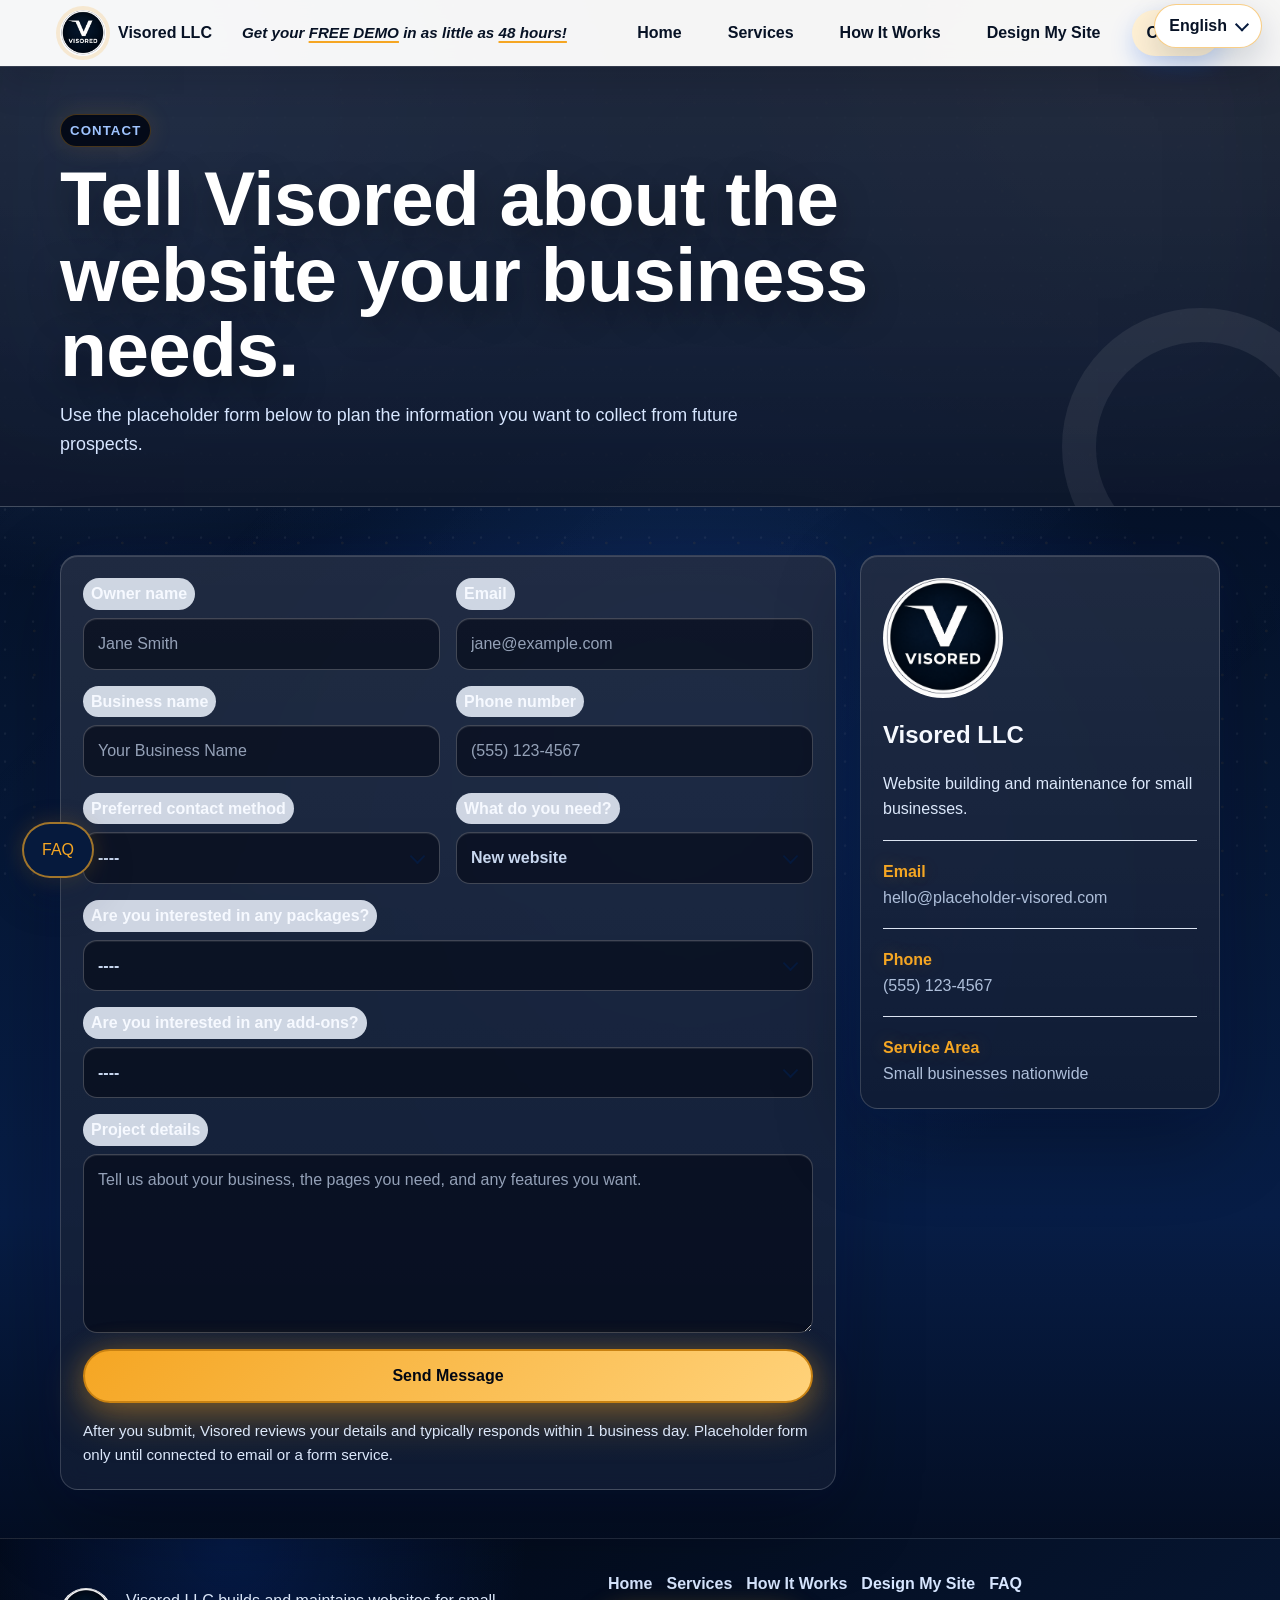
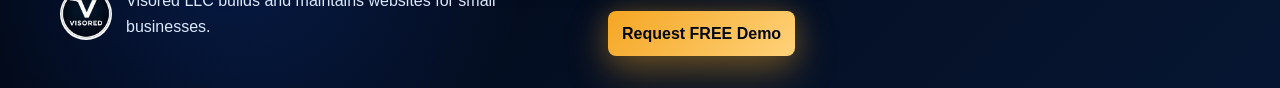
==== commit 86f49b1e: "Add files via upload" ====
--- a/Visored LLC Website/contact.html
+++ b/Visored LLC Website/contact.html
@@ -7,7 +7,7 @@
   <meta name="description" content="Contact Visored LLC about a small-business website project.">
   <link rel="stylesheet" href="assets/styles.css">
 </head>
-<body>
+<body class="site-theme-1">
   <header class="site-header">
     <a class="brand" href="index.html" aria-label="Visored LLC home">
       <img src="assets/visored-logo.png" alt="Visored LLC logo">
@@ -84,11 +84,7 @@
           <label for="package">Are you interested in any packages?</label>
           <select id="package" name="package">
             <option value="">----</option>
-            <option value="one-page">One-Page Launch</option>
-            <option value="starter">Starter / Basic Package</option>
             <option value="growth">Advanced Growth Package</option>
-            <option value="event-promo">Event / Promo Package</option>
-            <option value="multiple">Multiple packages</option>
             <option value="na">N/A - not sure yet</option>
           </select>
         </div>
@@ -96,23 +92,14 @@
           <label for="addons">Are you interested in any add-ons?</label>
           <select id="addons" name="addons">
             <option value="">----</option>
-            <option>Contact form</option>
-            <option>Appointment scheduling</option>
-            <option>Sign-up page</option>
-            <option>Newsletter form</option>
-            <option>Custom features</option>
-            <option>Multi-language site</option>
-            <option>Photo gallery / portfolio</option>
-            <option>Catalog or before/after gallery</option>
-            <option>Lead capture form upgrade</option>
-            <option>Social media link hub</option>
-            <option>Review showcase section</option>
-            <option>Custom FAQ section</option>
-            <option>Downloadable file section</option>
-            <option>Pop-up announcement banner</option>
-            <option>Accessibility polish</option>
-            <option>Customer intake questionnaire</option>
-            <option>Multiple add-ons / not sure yet</option></select>
+            <option>Sign up / accounts</option>
+            <option>Subscriptions</option>
+            <option>Calendar</option>
+            <option>Google Ads</option>
+            <option>Social media portals</option>
+            <option>Popup announcement</option>
+            <option>Multiple add-ons / not sure yet</option>
+          </select>
         </div>
         <div class="form-row full">
           <label for="message">Project details</label>
@@ -178,11 +165,7 @@
           <label for="modalPackage">Are you interested in any packages?</label>
           <select id="modalPackage" name="modalPackage">
             <option value="">----</option>
-            <option value="One-Page Launch">One-Page Launch</option>
-            <option value="Starter / Basic Package">Starter / Basic Package</option>
             <option value="Advanced Growth Package">Advanced Growth Package</option>
-            <option value="Event / Promo Package">Event / Promo Package</option>
-            <option value="Multiple packages">Multiple packages</option>
             <option value="N/A - not sure yet">N/A - not sure yet</option>
           </select>
         </div>
@@ -190,23 +173,14 @@
           <label for="modalAddons">Are you interested in any add-ons?</label>
           <select id="modalAddons" name="modalAddons">
             <option value="">----</option>
-            <option>Contact form</option>
-            <option>Appointment scheduling</option>
-            <option>Sign-up page</option>
-            <option>Newsletter form</option>
-            <option>Custom features</option>
-            <option>Multi-language site</option>
-            <option>Photo gallery / portfolio</option>
-            <option>Catalog or before/after gallery</option>
-            <option>Lead capture form upgrade</option>
-            <option>Social media link hub</option>
-            <option>Review showcase section</option>
-            <option>Custom FAQ section</option>
-            <option>Downloadable file section</option>
-            <option>Pop-up announcement banner</option>
-            <option>Accessibility polish</option>
-            <option>Customer intake questionnaire</option>
-            <option>Multiple add-ons / not sure yet</option></select>
+            <option>Sign up / accounts</option>
+            <option>Subscriptions</option>
+            <option>Calendar</option>
+            <option>Google Ads</option>
+            <option>Social media portals</option>
+            <option>Popup announcement</option>
+            <option>Multiple add-ons / not sure yet</option>
+          </select>
         </div>
         <div class="form-row full">
           <label for="modalMessage">Project details</label>
--- a/Visored LLC Website/assets/styles.css
+++ b/Visored LLC Website/assets/styles.css
@@ -12,6 +12,10 @@
 
 * {
   box-sizing: border-box;
+}
+
+html {
+  scroll-behavior: smooth;
 }
 
 body {
@@ -44,6 +48,27 @@
   background: rgba(255, 255, 255, 0.94);
   border-bottom: 1px solid var(--line);
   backdrop-filter: blur(12px);
+}
+
+.scroll-progress {
+  position: absolute;
+  left: 0;
+  right: 0;
+  bottom: -5px;
+  z-index: 1;
+  height: 5px;
+  background: rgba(220, 228, 242, 0.72);
+  overflow: hidden;
+}
+
+.scroll-progress span {
+  display: block;
+  width: var(--scroll-progress, 0%);
+  height: 100%;
+  border-radius: 0 999px 999px 0;
+  background: linear-gradient(90deg, var(--yellow), #ffd27a, var(--blue));
+  box-shadow: 0 0 14px rgba(245, 166, 35, 0.55);
+  transition: width 80ms linear;
 }
 
 .brand {
@@ -575,6 +600,22 @@
   grid-template-columns: repeat(6, 1fr);
 }
 
+.package-preview-grid .price-card {
+  grid-column: span 3;
+}
+
+.package-preview-grid .price-card:nth-child(1),
+.package-preview-grid .price-card:nth-child(2) {
+  grid-column: span 3;
+}
+
+.coming-soon-card {
+  border-style: dashed;
+  background:
+    linear-gradient(145deg, rgba(255, 255, 255, 0.94), rgba(248, 251, 255, 0.9)),
+    radial-gradient(circle at 86% 16%, rgba(245, 166, 35, 0.16), transparent 10rem);
+}
+
 .packages-section {
   display: grid;
   gap: 28px;
@@ -638,45 +679,6 @@
   line-height: 1.35;
 }
 
-.comparison-table-wrap {
-  overflow-x: auto;
-  border: 1px solid rgba(15, 94, 255, 0.12);
-  border-radius: 18px;
-  background: #ffffff;
-  box-shadow: 0 22px 56px rgba(6, 26, 61, 0.08);
-}
-
-.comparison-table {
-  width: 100%;
-  border-collapse: collapse;
-  min-width: 760px;
-}
-
-.comparison-table th,
-.comparison-table td {
-  padding: 14px 16px;
-  border-bottom: 1px solid var(--line);
-  text-align: left;
-  vertical-align: top;
-}
-
-.comparison-table th {
-  background: #071225;
-  color: var(--yellow);
-  font-size: 0.82rem;
-  letter-spacing: 0.06em;
-  text-transform: uppercase;
-}
-
-.comparison-table td {
-  color: var(--blue-dark);
-  font-weight: 800;
-}
-
-.comparison-table tr:last-child td {
-  border-bottom: 0;
-}
-
 .best-seller {
   display: inline-block;
   margin: 0 0 12px;
@@ -699,18 +701,6 @@
 
 .pricing-grid .price-card:nth-child(2) {
   grid-column: 4 / 6;
-}
-
-.pricing-grid .price-card:nth-child(3) {
-  grid-column: 1 / 3;
-}
-
-.pricing-grid .price-card:nth-child(4) {
-  grid-column: 3 / 5;
-}
-
-.pricing-grid .price-card:nth-child(5) {
-  grid-column: 5 / 7;
 }
 
 .price-card {
@@ -2182,10 +2172,7 @@
 
   .pricing-grid .price-card,
   .pricing-grid .price-card:nth-child(1),
-  .pricing-grid .price-card:nth-child(2),
-  .pricing-grid .price-card:nth-child(3),
-  .pricing-grid .price-card:nth-child(4),
-  .pricing-grid .price-card:nth-child(5) {
+  .pricing-grid .price-card:nth-child(2) {
     grid-column: auto;
   }
 
@@ -2673,70 +2660,27 @@
 
 .design-kickoff {
   max-width: var(--max-width);
-  margin: 0 auto 26px;
+  margin: 0 auto 18px;
+  padding: 22px 24px;
+  border: 1px solid rgba(15, 94, 255, 0.10);
+  border-radius: 18px;
+  background: #ffffff;
+  box-shadow: 0 16px 40px rgba(6, 26, 61, 0.06);
 }
 
 .design-kickoff h2 {
   max-width: 840px;
-  margin: 0 0 28px;
+  margin: 0;
   color: var(--blue-dark);
-  font-size: clamp(2rem, 4vw, 3.3rem);
+  font-size: clamp(1.9rem, 3vw, 2.8rem);
   line-height: 1.08;
 }
 
-.idea-strip {
-  display: grid;
-  grid-template-columns: repeat(3, 1fr);
-  gap: 16px;
-}
-
-.idea-strip article {
-  position: relative;
-  overflow: hidden;
-  padding: 22px;
-  border: 1px solid rgba(15, 94, 255, 0.12);
-  border-radius: 20px;
-  background: linear-gradient(180deg, #ffffff, #fffaf0);
-  box-shadow: 0 18px 44px rgba(6, 26, 61, 0.08);
-}
-
-.idea-strip article:nth-child(2) {
-  background: linear-gradient(180deg, #ffffff, #f4f8ff);
-}
-
-.idea-strip article::before {
-  content: "";
-  position: absolute;
-  right: -26px;
-  bottom: -32px;
-  width: 92px;
-  height: 92px;
-  border-radius: 38% 62% 45% 55%;
-  background: rgba(245, 166, 35, 0.18);
-}
-
-.idea-strip span {
-  display: inline-flex;
-  align-items: center;
-  justify-content: center;
-  width: 40px;
-  height: 40px;
-  margin-bottom: 14px;
-  border-radius: 14px 14px 14px 4px;
-  background: var(--blue-dark);
-  color: var(--yellow);
-  font-weight: 800;
-}
-
-.idea-strip strong {
-  display: block;
-  color: var(--blue-dark);
-  font-size: 1.08rem;
-}
-
-.idea-strip p {
-  margin: 8px 0 0;
+.design-kickoff p:not(.section-label) {
+  max-width: 720px;
+  margin: 12px 0 0;
   color: var(--gray);
+  font-weight: 700;
 }
 
 .design-form {
@@ -2744,11 +2688,11 @@
 }
 
 .design-form::before {
-  content: "Start with what you know. The rest can be refined together.";
+  content: "Tip: complete only what you know right now. Blank sections are okay.";
   display: block;
-  padding: 16px 18px;
+  padding: 14px 16px;
   border: 1px solid rgba(245, 166, 35, 0.32);
-  border-radius: 16px;
+  border-radius: 12px;
   background: #fff8e6;
   color: var(--blue-dark);
   font-weight: 800;
@@ -2791,10 +2735,6 @@
 }
 
 @media (max-width: 880px) {
-  .idea-strip {
-    grid-template-columns: 1fr;
-  }
-
   .section-heading h2,
   .packages-heading h2,
   .add-ons-heading h2,
@@ -3036,13 +2976,15 @@
 
 .reveal-on-scroll {
   opacity: 0;
-  transform: translateY(26px);
+  --reveal-x: 0px;
+  --reveal-y: 26px;
+  transform: translate3d(var(--reveal-x), var(--reveal-y), 0);
   transition: opacity 620ms ease, transform 620ms cubic-bezier(0.22, 1, 0.36, 1);
 }
 
 .reveal-on-scroll.is-visible {
   opacity: 1;
-  transform: translateY(0);
+  --reveal-y: 0px;
 }
 
 .reveal-on-scroll:nth-child(2n) {
@@ -3071,14 +3013,6 @@
 }
 
 /* High-interaction sections */
-.interactive-studio {
-  background:
-    radial-gradient(circle at 12% 20%, rgba(245, 166, 35, 0.16), transparent 20rem),
-    radial-gradient(circle at 90% 80%, rgba(15, 94, 255, 0.10), transparent 22rem),
-    #ffffff;
-}
-
-.studio-grid,
 .estimate-panel {
   display: grid;
   grid-template-columns: minmax(0, 1fr) 360px;
@@ -3086,8 +3020,6 @@
   align-items: start;
 }
 
-.fit-finder,
-.fit-result,
 .estimate-output,
 .estimate-controls fieldset {
   border: 1px solid rgba(15, 94, 255, 0.12);
@@ -3096,89 +3028,15 @@
   box-shadow: 0 22px 56px rgba(6, 26, 61, 0.10);
 }
 
-.fit-finder,
-.fit-result,
 .estimate-output {
   padding: 24px;
 }
 
-.fit-question + .fit-question {
-  margin-top: 22px;
-  padding-top: 22px;
-  border-top: 1px solid var(--line);
-}
-
-.fit-question strong {
-  display: block;
-  margin-bottom: 12px;
-  color: var(--blue-dark);
-  font-size: 1.08rem;
-}
-
-.choice-row {
-  display: flex;
-  flex-wrap: wrap;
-  gap: 10px;
-}
-
-.choice-row button {
-  padding: 10px 13px;
-  border: 1px solid rgba(15, 94, 255, 0.15);
-  border-radius: 999px;
-  background: #f8fbff;
-  color: var(--blue-dark);
-  font: inherit;
-  font-weight: 800;
-  cursor: pointer;
-  transition: transform 160ms ease, border-color 160ms ease, background 160ms ease;
-}
-
-.choice-row button:hover,
-.choice-row button.selected {
-  transform: translateY(-2px);
-  border-color: rgba(245, 166, 35, 0.72);
-  background: #fff8e6;
-}
-
-.fit-result {
-  position: sticky;
-  top: 110px;
-  background:
-    radial-gradient(circle at 88% 8%, rgba(245, 166, 35, 0.22), transparent 9rem),
-    #071225;
-  color: var(--white);
-}
-
-.fit-result span,
 .estimate-output span {
   color: var(--yellow);
   font-weight: 800;
   text-transform: uppercase;
   letter-spacing: 0.08em;
-}
-
-.fit-result h3 {
-  margin: 12px 0 8px;
-  color: var(--white);
-  font-size: 2rem;
-  line-height: 1;
-}
-
-.fit-result p {
-  color: #d8e6ff;
-}
-
-.fit-details {
-  display: grid;
-  gap: 8px;
-  margin: 18px 0 22px;
-  padding-left: 18px;
-  color: #d8e6ff;
-  font-weight: 700;
-}
-
-.fit-details li::marker {
-  color: var(--yellow);
 }
 
 .estimate-controls label {
@@ -3367,8 +3225,7 @@
 .price-card::before,
 .review-card::before,
 .add-on-grid article::before,
-.next-step-grid article::before,
-.idea-strip article::after {
+.next-step-grid article::before {
   content: "";
   position: absolute;
   inset: 0;
@@ -3382,13 +3239,11 @@
 .price-card:hover::before,
 .review-card:hover::before,
 .add-on-grid article:hover::before,
-.next-step-grid article:hover::before,
-.idea-strip article:hover::after {
+.next-step-grid article:hover::before {
   opacity: 1;
 }
 
 @media (max-width: 880px) {
-  .studio-grid,
   .estimate-panel {
     grid-template-columns: 1fr;
   }
@@ -3405,14 +3260,12 @@
     grid-row: auto;
   }
 
-  .fit-result,
   .estimate-output {
     position: static;
   }
 }
 
 /* Requested interaction refinements */
-.interactive-studio .section-label,
 .estimate-modal .section-label {
   color: var(--yellow) !important;
   -webkit-text-fill-color: var(--yellow);
@@ -3613,3 +3466,1802 @@
     padding: 11px 15px;
   }
 }
+
+/* Compact layout pass: reduce empty space without changing the theme */
+.site-header {
+  padding-top: 10px;
+  padding-bottom: 10px;
+}
+
+.hero {
+  min-height: 560px;
+  gap: 28px;
+  padding-top: 46px;
+  padding-bottom: 52px;
+}
+
+.section,
+.page-hero {
+  padding-top: 48px;
+  padding-bottom: 48px;
+}
+
+.page-hero p:not(.eyebrow) {
+  margin-top: 14px;
+}
+
+.hero-copy {
+  margin-top: 18px;
+}
+
+.hero-financing {
+  margin-top: 16px;
+}
+
+.hero-actions {
+  margin-top: 24px;
+  gap: 14px;
+}
+
+.intro-grid,
+.add-ons,
+.services-hero,
+.timeline-preview,
+.process-detail-grid,
+.contact-layout,
+.design-layout,
+.modal-panel {
+  gap: 24px;
+}
+
+.feature-grid,
+.review-grid,
+.next-step-grid,
+.pricing-grid,
+.add-on-grid,
+.faq-grid,
+.timeline-diagram {
+  gap: 16px;
+}
+
+.section-heading {
+  margin-bottom: 22px;
+}
+
+.section-heading h2,
+.packages-heading h2,
+.add-ons-heading h2,
+.why-heading h2,
+.design-kickoff h2 {
+  font-size: clamp(2rem, 4vw, 3.4rem);
+}
+
+.feature-card,
+.price-card,
+.review-card,
+.faq-grid article,
+.next-step-grid article,
+.add-on-grid article,
+.contact-card,
+.modal-contact-card {
+  padding: 22px;
+}
+
+.price-card {
+  padding-top: 24px;
+}
+
+.packages-section,
+.design-form,
+.contact-form {
+  gap: 16px;
+}
+
+fieldset {
+  gap: 14px;
+  padding: 18px;
+}
+
+.form-grid,
+.color-choice-grid,
+.checkbox-grid {
+  gap: 12px;
+}
+
+.checkbox-grid label {
+  padding: 10px;
+}
+
+.timeline-diagram article {
+  padding: 20px;
+}
+
+.timeline-note {
+  margin-top: 14px;
+}
+
+.design-kickoff {
+  margin-bottom: 14px;
+  padding: 18px 20px;
+}
+
+.design-form,
+.contact-form {
+  padding: 22px;
+}
+
+@media (max-width: 880px) {
+  .hero {
+    min-height: auto;
+    padding-top: 34px;
+    padding-bottom: 40px;
+  }
+
+  .section,
+  .page-hero {
+    padding-top: 38px;
+    padding-bottom: 38px;
+  }
+
+  .hero-actions {
+    width: 100%;
+  }
+}
+
+@media (max-width: 520px) {
+  .site-header {
+    padding-top: 8px;
+    padding-bottom: 8px;
+  }
+
+  .section,
+  .page-hero {
+    padding-top: 30px;
+    padding-bottom: 30px;
+  }
+
+  .hero {
+    padding-top: 28px;
+    padding-bottom: 34px;
+  }
+}
+
+/* Home Theme Test: Discovery Platform */
+.home-theme-discovery {
+  background: #020713;
+  color: var(--white);
+}
+
+.home-theme-discovery .site-header {
+  background: rgba(255, 255, 255, 0.94);
+}
+
+.home-theme-discovery .brand span {
+  color: var(--black);
+}
+
+.discovery-home {
+  position: relative;
+  overflow: hidden;
+  --bg-shift: 0px;
+  background:
+    radial-gradient(circle at calc(9% + (var(--bg-shift) * 0.08)) calc(7% + var(--bg-shift)), rgba(32, 113, 255, 0.58), transparent 27%),
+    radial-gradient(circle at calc(87% - (var(--bg-shift) * 0.07)) calc(8% - var(--bg-shift)), rgba(245, 166, 35, 0.42), transparent 28%),
+    radial-gradient(circle at calc(52% + (var(--bg-shift) * 0.04)) calc(39% + (var(--bg-shift) * 0.14)), rgba(14, 58, 139, 0.86), transparent 42%),
+    radial-gradient(circle at calc(18% - (var(--bg-shift) * 0.05)) calc(78% - (var(--bg-shift) * 0.10)), rgba(245, 166, 35, 0.26), transparent 25%),
+    linear-gradient(180deg, #01030a 0%, #061632 28%, #0a2c68 52%, #071d46 76%, #020713 100%);
+}
+
+.discovery-home::before {
+  content: "";
+  position: fixed;
+  inset: 0;
+  z-index: 0;
+  pointer-events: none;
+  opacity: 0.46;
+  background-image:
+    radial-gradient(circle at 18% 20%, rgba(255,255,255,0.18) 0.9px, transparent 1.8px),
+    radial-gradient(circle at 78% 34%, rgba(245,166,35,0.22) 1px, transparent 2px),
+    linear-gradient(135deg, rgba(255,255,255,0.07), transparent 28%, rgba(255,255,255,0.035) 55%, transparent);
+  background-size: 26px 26px, 42px 42px, auto;
+  background-position:
+    calc(var(--bg-shift) * 0.55) calc(var(--bg-shift) * -0.75),
+    calc(var(--bg-shift) * -0.38) calc(var(--bg-shift) * 0.52),
+    center;
+  transform: translate3d(calc(var(--bg-shift) * 0.78), calc(var(--bg-shift) * -0.92), 0) rotate(calc(var(--bg-shift) * 0.015deg));
+  transition: transform 80ms linear, background-position 80ms linear;
+  mask-image: linear-gradient(180deg, #000 0%, #000 88%, transparent 100%);
+}
+
+.discovery-home::after {
+  content: "";
+  position: fixed;
+  inset: 0;
+  z-index: 0;
+  pointer-events: none;
+  background:
+    radial-gradient(circle at calc(8% + (var(--bg-shift) * 0.09)) calc(14% + var(--bg-shift)), rgba(245,166,35,0.34), transparent 24%),
+    radial-gradient(circle at calc(88% - (var(--bg-shift) * 0.08)) calc(28% - var(--bg-shift)), rgba(15,94,255,0.44), transparent 27%),
+    radial-gradient(circle at calc(50% + (var(--bg-shift) * 0.06)) calc(78% - (var(--bg-shift) * 0.12)), rgba(245,166,35,0.22), transparent 24%),
+    linear-gradient(135deg, rgba(255,255,255,0.05), transparent 34%, rgba(255,255,255,0.035));
+  filter: saturate(1.22);
+  transform: translate3d(calc(var(--bg-shift) * -0.62), calc(var(--bg-shift) * 0.82), 0) scale(1.08) rotate(calc(var(--bg-shift) * -0.012deg));
+  transition: transform 80ms linear;
+}
+
+.discovery-home > * {
+  position: relative;
+  z-index: 1;
+}
+
+.discovery-hero {
+  position: relative;
+  display: grid;
+  grid-template-columns: minmax(0, 1.04fr) minmax(360px, 0.96fr);
+  gap: 56px;
+  align-items: center;
+  min-height: 760px;
+  padding: 86px max(24px, calc((100vw - var(--max-width)) / 2)) 62px;
+  isolation: isolate;
+}
+
+.discovery-hero::before {
+  content: "";
+  position: absolute;
+  inset: 34px max(16px, calc((100vw - 1240px) / 2)) 24px;
+  z-index: -2;
+  border: 1px solid rgba(255, 255, 255, 0.10);
+  border-radius: 34px;
+  background:
+    radial-gradient(circle at 18% 16%, rgba(15,94,255,0.22), transparent 28%),
+    radial-gradient(circle at 88% 18%, rgba(245,166,35,0.16), transparent 24%),
+    linear-gradient(135deg, rgba(255,255,255,0.065), rgba(255,255,255,0.014));
+  background-size: auto;
+  box-shadow:
+    inset 0 1px 0 rgba(255,255,255,0.14),
+    inset 0 0 80px rgba(15,94,255,0.12),
+    inset 0 -80px 130px rgba(0,0,0,0.18),
+    0 34px 110px rgba(0,0,0,0.38),
+    0 0 70px rgba(15,94,255,0.10);
+}
+
+.discovery-hero::after {
+  content: "";
+  position: absolute;
+  right: max(-120px, calc((100vw - 1280px) / 2 - 120px));
+  top: 90px;
+  z-index: -1;
+  width: 560px;
+  height: 560px;
+  border: 1px solid rgba(245, 166, 35, 0.34);
+  border-radius: 50%;
+  background: radial-gradient(circle, rgba(245, 166, 35, 0.10), transparent 61%);
+}
+
+.discovery-orbit {
+  position: absolute;
+  inset: 0;
+  z-index: -1;
+  pointer-events: none;
+}
+
+.discovery-orbit span {
+  position: absolute;
+  border: 1px solid rgba(255, 255, 255, 0.22);
+  border-radius: 999px;
+  box-shadow:
+    0 0 46px rgba(15, 94, 255, 0.22),
+    inset 0 0 36px rgba(255,255,255,0.04);
+}
+
+.discovery-orbit span:nth-child(1) {
+  width: 230px;
+  height: 230px;
+  left: 7%;
+  top: 20%;
+}
+
+.discovery-orbit span:nth-child(2) {
+  width: 88px;
+  height: 88px;
+  right: 33%;
+  top: 15%;
+  background: rgba(245, 166, 35, 0.10);
+}
+
+.discovery-orbit span:nth-child(3) {
+  width: 160px;
+  height: 160px;
+  right: 8%;
+  bottom: 15%;
+}
+
+.discovery-copy,
+.discovery-console {
+  position: relative;
+  z-index: 1;
+}
+
+.discovery-kicker {
+  display: inline-flex;
+  align-items: center;
+  gap: 9px;
+  margin: 0 0 20px;
+  color: var(--yellow);
+  font-size: 0.82rem;
+  font-weight: 900;
+  letter-spacing: 0.14em;
+  text-transform: uppercase;
+}
+
+.discovery-kicker::before {
+  content: "";
+  width: 9px;
+  height: 9px;
+  border-radius: 50%;
+  background: var(--yellow);
+  box-shadow: 0 0 18px rgba(245, 166, 35, 0.78);
+}
+
+.discovery-copy h1 {
+  max-width: 720px;
+  margin: 0;
+  color: #ffffff;
+  font-size: clamp(3rem, 6.2vw, 5.85rem);
+  line-height: 1.02;
+  letter-spacing: -0.018em;
+  text-wrap: balance;
+  text-shadow:
+    0 12px 38px rgba(0,0,0,0.45),
+    0 0 42px rgba(15,94,255,0.18);
+}
+
+.discovery-lead {
+  max-width: 690px;
+  margin: 28px 0 0;
+  color: #e3eeff;
+  font-size: clamp(1.05rem, 1.5vw, 1.32rem);
+  text-shadow: 0 8px 24px rgba(0,0,0,0.28);
+}
+
+.discovery-actions {
+  display: flex;
+  flex-wrap: wrap;
+  gap: 16px;
+  margin-top: 34px;
+}
+
+.home-theme-discovery .button.primary {
+  border-radius: 999px;
+  background: linear-gradient(135deg, #f5a623, #ffd27a);
+  box-shadow:
+    0 16px 40px rgba(245, 166, 35, 0.34),
+    0 0 28px rgba(245, 166, 35, 0.24);
+}
+
+.home-theme-discovery .discovery-actions .button.secondary {
+  border-radius: 999px;
+  border-color: rgba(255,255,255,0.24);
+  color: #ffffff;
+  background: rgba(255,255,255,0.08);
+  box-shadow:
+    inset 0 1px 0 rgba(255,255,255,0.16),
+    0 14px 34px rgba(0,0,0,0.22);
+}
+
+.discovery-console {
+  padding: 20px;
+  border: 1px solid rgba(255,255,255,0.20);
+  border-radius: 34px;
+  background:
+    radial-gradient(circle at 12% 0%, rgba(245,166,35,0.15), transparent 30%),
+    linear-gradient(180deg, rgba(255,255,255,0.18), rgba(255,255,255,0.07)),
+    rgba(3, 12, 31, 0.88);
+  box-shadow:
+    0 34px 90px rgba(0,0,0,0.48),
+    0 0 54px rgba(15,94,255,0.16),
+    inset 0 1px 0 rgba(255,255,255,0.16);
+  backdrop-filter: blur(16px);
+}
+
+.console-top {
+  display: flex;
+  align-items: center;
+  gap: 16px;
+  padding: 10px 10px 20px;
+}
+
+.console-top img {
+  width: 66px;
+  height: 66px;
+  border-radius: 50%;
+  box-shadow: 0 0 0 8px rgba(245,166,35,0.12);
+}
+
+.console-top span {
+  display: block;
+  color: var(--yellow);
+  font-weight: 900;
+  letter-spacing: 0.08em;
+  text-transform: uppercase;
+}
+
+.console-top strong {
+  color: #ffffff;
+  font-size: 1.15rem;
+}
+
+.console-screen {
+  display: grid;
+  grid-template-columns: minmax(0, 1fr) 148px;
+  gap: 18px;
+  min-height: 348px;
+  padding: 18px;
+  border: 1px solid rgba(255,255,255,0.12);
+  border-radius: 24px;
+  background:
+    radial-gradient(circle at 78% 12%, rgba(15,94,255,0.13), transparent 26%),
+    linear-gradient(135deg, #ffffff, #e7f0ff);
+  color: var(--blue-dark);
+  box-shadow:
+    inset 0 1px 0 rgba(255,255,255,0.92),
+    inset 0 -28px 46px rgba(6,26,61,0.08);
+}
+
+.site-preview {
+  display: grid;
+  gap: 14px;
+}
+
+.preview-nav {
+  display: flex;
+  align-items: center;
+  gap: 8px;
+  padding: 10px;
+  border: 1px solid #d8e4f7;
+  border-radius: 16px;
+  background: #ffffff;
+  box-shadow: 0 10px 24px rgba(6,26,61,0.08);
+}
+
+.preview-nav span {
+  width: 88px;
+  height: 14px;
+  margin-right: auto;
+  border-radius: 999px;
+  background: var(--blue-dark);
+}
+
+.preview-nav i {
+  width: 38px;
+  height: 10px;
+  border-radius: 999px;
+  background: #b9c8df;
+}
+
+.preview-hero {
+  display: grid;
+  grid-template-columns: 1fr 116px;
+  gap: 16px;
+  align-items: center;
+  min-height: 142px;
+  padding: 18px;
+  border-radius: 22px;
+  color: #ffffff;
+  background:
+    radial-gradient(circle at 86% 16%, rgba(245,166,35,0.38), transparent 30%),
+    radial-gradient(circle at 10% 100%, rgba(15,94,255,0.28), transparent 34%),
+    linear-gradient(135deg, #08245a, #020713);
+  box-shadow:
+    inset 0 1px 0 rgba(255,255,255,0.12),
+    0 18px 38px rgba(6,26,61,0.20);
+}
+
+.preview-hero small {
+  color: var(--yellow);
+  font-weight: 900;
+  letter-spacing: 0.08em;
+  text-transform: uppercase;
+}
+
+.preview-hero strong {
+  display: block;
+  max-width: 320px;
+  margin: 8px 0;
+  font-size: 1.35rem;
+  line-height: 1.05;
+}
+
+.preview-hero p {
+  margin: 0;
+  color: #d7e6ff;
+  font-size: 0.9rem;
+}
+
+.preview-logo-mark {
+  width: 108px;
+  height: 108px;
+  border: 5px solid #ffffff;
+  border-radius: 50%;
+  background: #020713;
+  object-fit: cover;
+  padding: 0;
+  box-shadow: 0 16px 42px rgba(0,0,0,0.28);
+}
+
+.preview-cards {
+  display: grid;
+  grid-template-columns: repeat(3, 1fr);
+  gap: 10px;
+}
+
+.preview-cards article {
+  min-height: 92px;
+  padding: 14px;
+  border: 1px solid #d8e4f7;
+  border-radius: 18px;
+  background: #ffffff;
+  box-shadow: 0 12px 24px rgba(6,26,61,0.08);
+}
+
+.preview-cards span {
+  color: var(--blue-dark);
+  font-weight: 900;
+}
+
+.preview-cards p {
+  display: block;
+  width: 80%;
+  height: 10px;
+  margin: 20px 0 0;
+  border-radius: 999px;
+  background: #d8e4f7;
+}
+
+.preview-phone {
+  display: grid;
+  align-content: start;
+  gap: 10px;
+  padding: 14px;
+  border: 8px solid #061a3d;
+  border-radius: 28px;
+  background: #ffffff;
+  box-shadow:
+    0 20px 50px rgba(6,26,61,0.28),
+    0 0 28px rgba(15,94,255,0.12);
+}
+
+.preview-phone div {
+  height: 72px;
+  border-radius: 18px;
+  background: linear-gradient(135deg, var(--blue-dark), var(--blue));
+}
+
+.preview-phone strong,
+.preview-phone p {
+  display: block;
+  border-radius: 999px;
+}
+
+.preview-phone strong {
+  width: 80%;
+  height: 16px;
+  background: var(--blue-dark);
+}
+
+.preview-phone p {
+  width: 100%;
+  height: 9px;
+  margin: 0;
+  background: #c9d8f0;
+}
+
+.preview-phone p:nth-of-type(2) {
+  width: 72%;
+}
+
+.preview-phone button {
+  min-height: 34px;
+  margin-top: 6px;
+  border: 0;
+  border-radius: 999px;
+  color: var(--black);
+  background: var(--yellow);
+  font-weight: 900;
+}
+
+.console-metrics {
+  position: relative;
+  display: grid;
+  grid-template-columns: repeat(3, 1fr);
+  gap: 12px;
+  margin-top: 14px;
+  isolation: isolate;
+}
+
+.console-metrics::before {
+  content: "";
+  position: absolute;
+  left: -8px;
+  right: 10%;
+  top: 50%;
+  z-index: 0;
+  height: 4px;
+  border-radius: 999px;
+  background: linear-gradient(90deg, rgba(245,166,35,0), rgba(245,166,35,1), rgba(245,166,35,0.34));
+  box-shadow: 0 0 20px rgba(245,166,35,0.62);
+  transform: translateY(-50%) scaleX(0);
+  transform-origin: left center;
+  animation: discoveryMetricTrace 6.5s ease-in-out infinite;
+  pointer-events: none;
+}
+
+.console-metrics p {
+  position: relative;
+  z-index: 1;
+  margin: 0;
+  padding: 16px;
+  border: 1px solid rgba(255,255,255,0.14);
+  border-radius: 18px;
+  color: #ffffff;
+  background: rgba(2, 7, 19, 0.52);
+  font-weight: 900;
+  box-shadow: 0 10px 24px rgba(0,0,0,0.14);
+}
+
+.console-metrics p:last-child {
+  z-index: 2;
+}
+
+.console-metrics p:last-child::after {
+  content: "";
+  position: absolute;
+  inset: -7px;
+  border: 2px solid transparent;
+  border-radius: 23px;
+  opacity: 0;
+  pointer-events: none;
+  animation: discoveryLaunchPulse 6.5s ease-in-out infinite;
+}
+
+.console-metrics span {
+  display: block;
+  color: var(--yellow);
+  font-size: 0.8rem;
+}
+
+.discovery-anchor-nav {
+  position: sticky;
+  top: 79px;
+  z-index: 8;
+  display: flex;
+  justify-content: center;
+  gap: 12px;
+  padding: 14px 18px;
+  border-top: 1px solid rgba(255,255,255,0.10);
+  border-bottom: 1px solid rgba(255,255,255,0.10);
+  background:
+    linear-gradient(180deg, rgba(4, 15, 39, 0.94), rgba(2, 7, 19, 0.88));
+  backdrop-filter: blur(14px);
+  overflow: visible;
+  box-shadow:
+    0 16px 40px rgba(0,0,0,0.28),
+    inset 0 1px 0 rgba(255,255,255,0.08);
+}
+
+.discovery-anchor-nav a {
+  position: relative;
+  z-index: 1;
+  padding: 9px 16px;
+  border: 1px solid rgba(245,166,35,0.26);
+  border-radius: 999px;
+  color: #ffffff;
+  font-weight: 900;
+  background: rgba(2, 7, 19, 0.78);
+}
+
+.discovery-anchor-nav a:hover {
+  color: var(--black);
+  background: var(--yellow);
+}
+
+@keyframes discoveryMetricTrace {
+  0%,
+  12% {
+    transform: translateY(-50%) scaleX(0);
+    opacity: 0;
+  }
+
+  18% {
+    opacity: 1;
+  }
+
+  56%,
+  70% {
+    transform: translateY(-50%) scaleX(1);
+    opacity: 1;
+  }
+
+  90% {
+    transform: translateY(-50%) scaleX(0);
+    opacity: 0.9;
+  }
+
+  100% {
+    transform: translateY(-50%) scaleX(0);
+    opacity: 0;
+  }
+}
+
+@keyframes discoveryLaunchPulse {
+  0%,
+  54%,
+  86%,
+  100% {
+    opacity: 0;
+    border-color: transparent;
+    box-shadow: none;
+    transform: scale(0.92);
+  }
+
+  61%,
+  76% {
+    opacity: 1;
+    border-color: var(--yellow);
+    box-shadow:
+      0 0 0 4px rgba(245,166,35,0.14),
+      0 0 22px rgba(245,166,35,0.68);
+    transform: scale(1);
+  }
+
+  68% {
+    opacity: 0.45;
+    box-shadow:
+      0 0 0 2px rgba(245,166,35,0.12),
+      0 0 10px rgba(245,166,35,0.36);
+  }
+}
+
+.discovery-statement,
+.discovery-panels,
+.discovery-workflow,
+.discovery-split,
+.discovery-reviews {
+  width: min(calc(100% - 48px), 1160px);
+  margin: 0 auto;
+}
+
+.discovery-statement {
+  display: grid;
+  grid-template-columns: minmax(240px, 0.62fr) minmax(0, 1.38fr);
+  gap: 42px;
+  align-items: end;
+  padding: 76px 0 54px;
+}
+
+.discovery-statement p {
+  margin: 0;
+  color: var(--yellow);
+  font-size: 1.05rem;
+  font-weight: 900;
+  text-transform: uppercase;
+  letter-spacing: 0.08em;
+}
+
+.discovery-statement h2 {
+  margin: 0;
+  color: #f8fbff;
+  font-size: clamp(2.2rem, 5vw, 5.2rem);
+  line-height: 0.98;
+  letter-spacing: -0.045em;
+}
+
+.discovery-panels {
+  display: grid;
+  grid-template-columns: repeat(3, 1fr);
+  gap: 18px;
+  padding-bottom: 74px;
+}
+
+.discovery-panels article,
+.discovery-workflow,
+.discovery-split,
+.discovery-reviews {
+  border: 1px solid rgba(255,255,255,0.14);
+  border-radius: 28px;
+  background:
+    radial-gradient(circle at 100% 0%, rgba(15,94,255,0.13), transparent 32%),
+    linear-gradient(180deg, rgba(255,255,255,0.12), rgba(255,255,255,0.055)),
+    rgba(3, 12, 31, 0.76);
+  box-shadow:
+    0 28px 86px rgba(0,0,0,0.30),
+    0 0 40px rgba(15,94,255,0.08),
+    inset 0 1px 0 rgba(255,255,255,0.14);
+  backdrop-filter: blur(10px);
+}
+
+.discovery-panels article {
+  min-height: 310px;
+  padding: 26px;
+  transition: transform 220ms ease, box-shadow 220ms ease, border-color 220ms ease;
+}
+
+.discovery-panels article:hover,
+.workflow-track article:hover,
+.split-list p:hover,
+.review-strip article:hover {
+  transform: translateY(-4px);
+  border-color: rgba(245,166,35,0.48);
+  box-shadow:
+    0 30px 90px rgba(0,0,0,0.36),
+    0 0 36px rgba(245,166,35,0.16),
+    0 0 48px rgba(15,94,255,0.10),
+    inset 0 1px 0 rgba(255,255,255,0.18);
+}
+
+.discovery-panels span {
+  color: var(--yellow);
+  font-weight: 900;
+  letter-spacing: 0.1em;
+  text-transform: uppercase;
+  text-shadow: 0 0 18px rgba(245,166,35,0.20);
+}
+
+.discovery-panels h3 {
+  margin: 30px 0 14px;
+  color: #ffffff;
+  font-size: 1.55rem;
+  line-height: 1.08;
+}
+
+.discovery-panels p {
+  margin: 0;
+  color: #c9d8f0;
+}
+
+.discovery-workflow {
+  display: grid;
+  grid-template-columns: minmax(0, 0.86fr) minmax(0, 1.14fr);
+  gap: 34px;
+  align-items: center;
+  padding: 34px;
+  margin-bottom: 52px;
+}
+
+.discovery-workflow h2,
+.split-card h2,
+.discovery-reviews h2 {
+  margin: 0;
+  color: #ffffff;
+  font-size: clamp(2.1rem, 4vw, 4rem);
+  line-height: 0.98;
+  letter-spacing: -0.04em;
+  text-shadow: 0 16px 42px rgba(0,0,0,0.28);
+}
+
+.discovery-workflow p,
+.discovery-reviews p {
+  color: #c9d8f0;
+}
+
+.workflow-track {
+  display: grid;
+  gap: 12px;
+}
+
+.workflow-track article {
+  display: grid;
+  grid-template-columns: auto 140px 1fr;
+  gap: 18px;
+  align-items: center;
+  padding: 18px;
+  border: 1px solid rgba(255,255,255,0.12);
+  border-radius: 18px;
+  background:
+    radial-gradient(circle at 100% 0%, rgba(15,94,255,0.22), transparent 32%),
+    rgba(255,255,255,0.08);
+  transition: transform 220ms ease, box-shadow 220ms ease, border-color 220ms ease;
+}
+
+.workflow-track span {
+  display: grid;
+  place-items: center;
+  width: 42px;
+  height: 42px;
+  border-radius: 50%;
+  color: var(--black);
+  background: var(--yellow);
+  font-weight: 900;
+}
+
+.workflow-track strong {
+  color: #ffffff;
+  font-size: 1.1rem;
+}
+
+.workflow-track p {
+  margin: 0;
+}
+
+.discovery-split {
+  display: grid;
+  grid-template-columns: minmax(0, 0.82fr) minmax(0, 1.18fr);
+  gap: 18px;
+  padding: 18px;
+  margin-bottom: 52px;
+}
+
+.split-card,
+.split-list {
+  border-radius: 22px;
+}
+
+.split-card {
+  padding: 30px;
+  background:
+    radial-gradient(circle at 0 100%, rgba(245,166,35,0.28), transparent 38%),
+    radial-gradient(circle at 100% 0%, rgba(15,94,255,0.24), transparent 34%),
+    linear-gradient(135deg, #020713, #061a3d);
+  box-shadow:
+    inset 0 1px 0 rgba(255,255,255,0.12),
+    0 22px 60px rgba(6,26,61,0.16);
+}
+
+.split-card h2 {
+  color: #ffffff;
+}
+
+.split-list {
+  display: grid;
+  grid-template-columns: repeat(2, 1fr);
+  gap: 12px;
+}
+
+.split-list p {
+  margin: 0;
+  padding: 22px;
+  border: 1px solid rgba(255,255,255,0.12);
+  border-radius: 18px;
+  color: #ffffff;
+  background:
+    radial-gradient(circle at 100% 0%, rgba(245,166,35,0.10), transparent 32%),
+    rgba(255,255,255,0.08);
+  box-shadow: 0 14px 34px rgba(0,0,0,0.16);
+  transition: transform 220ms ease, box-shadow 220ms ease, border-color 220ms ease;
+}
+
+.split-list strong,
+.split-list span {
+  display: block;
+}
+
+.split-list strong {
+  margin-bottom: 8px;
+  font-size: 1.06rem;
+}
+
+.split-list span {
+  color: #c9d8f0;
+}
+
+.discovery-reviews {
+  display: grid;
+  grid-template-columns: minmax(0, 0.82fr) minmax(0, 1.18fr);
+  gap: 24px;
+  padding: 34px;
+  margin-bottom: 80px;
+  color: #ffffff;
+  background:
+    radial-gradient(circle at 0 0, rgba(245,166,35,0.16), transparent 30%),
+    linear-gradient(180deg, rgba(255,255,255,0.12), rgba(255,255,255,0.055)),
+    rgba(3, 12, 31, 0.76);
+}
+
+.discovery-reviews .discovery-kicker,
+.discovery-reviews h2 {
+  color: #ffffff;
+}
+
+.discovery-reviews p {
+  color: #c9d8f0;
+}
+
+.review-strip {
+  display: grid;
+  gap: 12px;
+}
+
+.review-strip article {
+  padding: 20px;
+  border: 1px solid rgba(255,255,255,0.13);
+  border-radius: 18px;
+  background:
+    radial-gradient(circle at 100% 0%, rgba(245,166,35,0.16), transparent 34%),
+    rgba(255,255,255,0.08);
+  box-shadow: 0 14px 34px rgba(0,0,0,0.16);
+  transition: transform 220ms ease, box-shadow 220ms ease, border-color 220ms ease;
+}
+
+.review-strip p {
+  margin: 0 0 12px;
+  color: #eef5ff;
+  font-weight: 700;
+}
+
+.review-strip strong {
+  color: var(--yellow);
+  text-shadow: 0 0 18px rgba(245,166,35,0.24);
+}
+
+@media (min-width: 981px) {
+  .discovery-statement {
+    width: min(calc(100% - 48px), 1160px);
+    margin-top: 58px;
+    margin-left: auto;
+    margin-right: auto;
+    padding: 56px 64px;
+    border: 1px solid rgba(6,26,61,0.10);
+    border-radius: 56px 56px 44px 44px;
+    background:
+      radial-gradient(circle at 88% 10%, rgba(245,166,35,0.22), transparent 34%),
+      radial-gradient(circle at 0 100%, rgba(15,94,255,0.20), transparent 38%),
+      linear-gradient(135deg, #061a3d, #020713);
+    box-shadow:
+      0 28px 90px rgba(0,0,0,0.32),
+      0 0 48px rgba(15,94,255,0.10),
+      inset 0 1px 0 rgba(255,255,255,0.12);
+  }
+
+  .discovery-statement h2 {
+    color: #ffffff;
+  }
+
+  .discovery-panels {
+    width: min(calc(100% - 48px), 1160px);
+    margin-top: 34px;
+    margin-left: auto;
+    margin-right: auto;
+    padding-bottom: 74px;
+    grid-template-columns: repeat(3, 1fr);
+    gap: 18px;
+  }
+
+  .discovery-panels article {
+    min-height: 310px;
+    padding: 26px;
+    border-radius: 28px;
+  }
+
+  .discovery-panels article:nth-child(1),
+  .discovery-panels article:nth-child(3) {
+    transform: none;
+  }
+
+  .discovery-panels article:nth-child(2) {
+    margin-left: 0;
+  }
+
+  .discovery-panels article:nth-child(3) {
+    margin-left: 0;
+  }
+
+  .discovery-workflow {
+    width: min(calc(100% - 48px), 1160px);
+    margin-top: 0;
+    margin-left: auto;
+    margin-right: auto;
+    margin-bottom: 52px;
+    grid-template-columns: minmax(0, 0.86fr) minmax(0, 1.14fr);
+    border-radius: 28px;
+  }
+
+  .discovery-split {
+    width: min(calc(100% - 48px), 1160px);
+    margin-top: 34px;
+    margin-left: auto;
+    margin-right: auto;
+    margin-bottom: 52px;
+    grid-template-columns: minmax(0, 0.82fr) minmax(0, 1.18fr);
+    border-radius: 28px;
+  }
+
+  .split-list {
+    grid-template-columns: repeat(2, 1fr);
+  }
+
+  .discovery-reviews {
+    width: min(calc(100% - 48px), 1160px);
+    margin-top: 34px;
+    margin-left: auto;
+    margin-right: auto;
+    grid-template-columns: minmax(0, 0.82fr) minmax(0, 1.18fr);
+    border-radius: 28px;
+  }
+
+  .discovery-statement.reveal-on-scroll,
+  .discovery-workflow.reveal-on-scroll,
+  .discovery-reviews.reveal-on-scroll {
+    --reveal-x: 58px;
+  }
+
+  .discovery-panels.reveal-on-scroll,
+  .discovery-split.reveal-on-scroll {
+    --reveal-x: -58px;
+  }
+
+  .discovery-statement.reveal-on-scroll.is-visible,
+  .discovery-panels.reveal-on-scroll.is-visible,
+  .discovery-workflow.reveal-on-scroll.is-visible,
+  .discovery-split.reveal-on-scroll.is-visible,
+  .discovery-reviews.reveal-on-scroll.is-visible {
+    --reveal-x: 0px;
+  }
+}
+
+@media (max-width: 980px) {
+  .discovery-hero,
+  .discovery-statement,
+  .discovery-workflow,
+  .discovery-split,
+  .discovery-reviews {
+    grid-template-columns: 1fr;
+  }
+
+  .discovery-hero {
+    min-height: auto;
+  }
+
+  .discovery-panels,
+  .split-list {
+    grid-template-columns: 1fr;
+  }
+
+  .discovery-anchor-nav {
+    overflow-x: auto;
+    justify-content: flex-start;
+  }
+}
+
+@media (max-width: 620px) {
+  .discovery-hero {
+    padding: 42px 18px;
+  }
+
+  .discovery-copy h1 {
+    font-size: clamp(3rem, 15vw, 4.5rem);
+  }
+
+  .discovery-statement,
+  .discovery-panels,
+  .discovery-workflow,
+  .discovery-split,
+  .discovery-reviews {
+    width: min(calc(100% - 28px), 1160px);
+  }
+
+  .discovery-console,
+  .discovery-workflow,
+  .discovery-split,
+  .discovery-reviews {
+    padding: 20px;
+  }
+
+  .console-metrics,
+  .workflow-track article {
+    grid-template-columns: 1fr;
+  }
+}
+
+/* Theme #1: Moody Discovery */
+.site-theme-1:not(.home-theme-discovery) {
+  color: #eef5ff;
+  background:
+    radial-gradient(circle at 12% 7%, rgba(32, 113, 255, 0.42), transparent 29%),
+    radial-gradient(circle at 88% 8%, rgba(245, 166, 35, 0.28), transparent 27%),
+    radial-gradient(circle at 48% 42%, rgba(14, 58, 139, 0.72), transparent 42%),
+    linear-gradient(180deg, #01030a 0%, #061632 36%, #0a2c68 58%, #071d46 80%, #020713 100%);
+}
+
+.site-theme-1:not(.home-theme-discovery)::before {
+  content: "";
+  position: fixed;
+  inset: 0;
+  z-index: -1;
+  pointer-events: none;
+  opacity: 0.38;
+  background-image:
+    radial-gradient(circle at 18% 20%, rgba(255,255,255,0.16) 0.8px, transparent 1.6px),
+    radial-gradient(circle at 78% 34%, rgba(245,166,35,0.18) 0.9px, transparent 1.8px),
+    linear-gradient(135deg, rgba(255,255,255,0.07), transparent 28%, rgba(255,255,255,0.035) 55%, transparent);
+  background-size: 28px 28px, 44px 44px, auto;
+}
+
+.site-theme-1 .site-header {
+  background:
+    linear-gradient(180deg, rgba(255,255,255,0.96), rgba(255,255,255,0.90));
+  box-shadow: 0 16px 38px rgba(0,0,0,0.14);
+}
+
+.site-theme-1 .brand span {
+  color: var(--black);
+}
+
+.site-theme-1:not(.home-theme-discovery) main {
+  position: relative;
+  z-index: 1;
+}
+
+.site-theme-1:not(.home-theme-discovery) .page-hero {
+  position: relative;
+  overflow: hidden;
+  border-bottom: 1px solid rgba(255,255,255,0.12);
+  color: #ffffff;
+  background:
+    radial-gradient(circle at 12% 8%, rgba(15,94,255,0.30), transparent 30%),
+    radial-gradient(circle at 88% 10%, rgba(245,166,35,0.22), transparent 27%),
+    linear-gradient(135deg, rgba(255,255,255,0.08), rgba(255,255,255,0.015));
+  box-shadow:
+    inset 0 1px 0 rgba(255,255,255,0.12),
+    inset 0 -90px 130px rgba(0,0,0,0.14);
+}
+
+.site-theme-1:not(.home-theme-discovery) .page-hero h1 {
+  color: #ffffff;
+  text-shadow:
+    0 12px 38px rgba(0,0,0,0.45),
+    0 0 42px rgba(15,94,255,0.18);
+}
+
+.site-theme-1:not(.home-theme-discovery) .page-hero p:not(.eyebrow),
+.site-theme-1:not(.home-theme-discovery) .page-hero li {
+  color: #d7e6ff;
+}
+
+.site-theme-1:not(.home-theme-discovery) .section,
+.site-theme-1:not(.home-theme-discovery) .faq-section,
+.site-theme-1:not(.home-theme-discovery) .add-ons,
+.site-theme-1:not(.home-theme-discovery) .packages-section,
+.site-theme-1:not(.home-theme-discovery) .timeline-diagram-section,
+.site-theme-1:not(.home-theme-discovery) .process-section,
+.site-theme-1:not(.home-theme-discovery) .contact-section,
+.site-theme-1:not(.home-theme-discovery) .design-kickoff {
+  color: #eef5ff;
+}
+
+.site-theme-1:not(.home-theme-discovery) .section-heading h2,
+.site-theme-1:not(.home-theme-discovery) .packages-heading h2,
+.site-theme-1:not(.home-theme-discovery) .add-ons-heading h2,
+.site-theme-1:not(.home-theme-discovery) .design-kickoff h1,
+.site-theme-1:not(.home-theme-discovery) .contact-section h1,
+.site-theme-1:not(.home-theme-discovery) .faq-section h1,
+.site-theme-1:not(.home-theme-discovery) .intro-grid h2 {
+  color: #ffffff;
+  text-shadow: 0 12px 34px rgba(0,0,0,0.26);
+}
+
+.site-theme-1:not(.home-theme-discovery) .section-heading p,
+.site-theme-1:not(.home-theme-discovery) .packages-heading p,
+.site-theme-1:not(.home-theme-discovery) .add-ons-heading p,
+.site-theme-1:not(.home-theme-discovery) .intro-grid > p,
+.site-theme-1:not(.home-theme-discovery) .form-note,
+.site-theme-1:not(.home-theme-discovery) .timeline-note,
+.site-theme-1:not(.home-theme-discovery) .not-sure-note {
+  color: #c9d8f0;
+}
+
+.site-theme-1 .eyebrow,
+.site-theme-1 .section-label,
+.site-theme-1 .package-label {
+  color: var(--yellow);
+  background: rgba(2, 7, 19, 0.80);
+  box-shadow: 0 0 24px rgba(245,166,35,0.13);
+}
+
+.site-theme-1:not(.home-theme-discovery) .price-card,
+.site-theme-1:not(.home-theme-discovery) .feature-card,
+.site-theme-1:not(.home-theme-discovery) .review-card,
+.site-theme-1:not(.home-theme-discovery) .contact-card,
+.site-theme-1:not(.home-theme-discovery) .faq-item,
+.site-theme-1:not(.home-theme-discovery) .timeline-diagram article,
+.site-theme-1:not(.home-theme-discovery) .process-detail-grid article,
+.site-theme-1:not(.home-theme-discovery) .next-step-grid article,
+.site-theme-1:not(.home-theme-discovery) .add-on-grid article,
+.site-theme-1:not(.home-theme-discovery) .service-highlight-panel,
+.site-theme-1:not(.home-theme-discovery) .estimate-output,
+.site-theme-1:not(.home-theme-discovery) .estimate-controls fieldset,
+.site-theme-1:not(.home-theme-discovery) .design-form,
+.site-theme-1:not(.home-theme-discovery) .contact-form,
+.site-theme-1:not(.home-theme-discovery) .modal-panel,
+.site-theme-1:not(.home-theme-discovery) .modal-contact-card,
+.site-theme-1:not(.home-theme-discovery) .summary-panel,
+.site-theme-1:not(.home-theme-discovery) .package-details-panel,
+.site-theme-1:not(.home-theme-discovery) .addon-preview-panel {
+  border-color: rgba(255,255,255,0.14);
+  color: #eef5ff;
+  background:
+    radial-gradient(circle at 100% 0%, rgba(15,94,255,0.13), transparent 32%),
+    linear-gradient(180deg, rgba(255,255,255,0.12), rgba(255,255,255,0.055)),
+    rgba(3, 12, 31, 0.78);
+  box-shadow:
+    0 28px 86px rgba(0,0,0,0.30),
+    0 0 40px rgba(15,94,255,0.08),
+    inset 0 1px 0 rgba(255,255,255,0.14);
+  backdrop-filter: blur(10px);
+}
+
+.site-theme-1:not(.home-theme-discovery) .price-card:hover,
+.site-theme-1:not(.home-theme-discovery) .faq-item:hover,
+.site-theme-1:not(.home-theme-discovery) .timeline-diagram article:hover,
+.site-theme-1:not(.home-theme-discovery) .process-detail-grid article:hover,
+.site-theme-1:not(.home-theme-discovery) .next-step-grid article:hover,
+.site-theme-1:not(.home-theme-discovery) .add-on-grid article:hover {
+  border-color: rgba(245,166,35,0.48);
+  box-shadow:
+    0 30px 90px rgba(0,0,0,0.36),
+    0 0 36px rgba(245,166,35,0.16),
+    0 0 48px rgba(15,94,255,0.10),
+    inset 0 1px 0 rgba(255,255,255,0.18);
+}
+
+.site-theme-1:not(.home-theme-discovery) h2,
+.site-theme-1:not(.home-theme-discovery) h3,
+.site-theme-1:not(.home-theme-discovery) strong,
+.site-theme-1:not(.home-theme-discovery) label,
+.site-theme-1:not(.home-theme-discovery) legend {
+  color: #ffffff;
+}
+
+.site-theme-1:not(.home-theme-discovery) p,
+.site-theme-1:not(.home-theme-discovery) li,
+.site-theme-1:not(.home-theme-discovery) span {
+  color: #c9d8f0;
+}
+
+.site-theme-1:not(.home-theme-discovery) .price-card h2,
+.site-theme-1:not(.home-theme-discovery) .financing-callout,
+.site-theme-1:not(.home-theme-discovery) .best-seller,
+.site-theme-1:not(.home-theme-discovery) .package-label,
+.site-theme-1:not(.home-theme-discovery) .addon-price,
+.site-theme-1:not(.home-theme-discovery) .estimate-total,
+.site-theme-1:not(.home-theme-discovery) .stars,
+.site-theme-1:not(.home-theme-discovery) .contact-detail strong {
+  color: var(--yellow);
+  text-shadow: 0 0 18px rgba(245,166,35,0.24);
+}
+
+.site-theme-1:not(.home-theme-discovery) input,
+.site-theme-1:not(.home-theme-discovery) textarea,
+.site-theme-1:not(.home-theme-discovery) select,
+.site-theme-1:not(.home-theme-discovery) .custom-select-button,
+.site-theme-1:not(.home-theme-discovery) .custom-select-options {
+  border-color: rgba(255,255,255,0.16);
+  color: #ffffff;
+  background: rgba(255,255,255,0.08);
+  box-shadow: inset 0 1px 0 rgba(255,255,255,0.08);
+}
+
+.site-theme-1:not(.home-theme-discovery) input::placeholder,
+.site-theme-1:not(.home-theme-discovery) textarea::placeholder {
+  color: rgba(201,216,240,0.72);
+}
+
+.site-theme-1:not(.home-theme-discovery) .button.primary,
+.site-theme-1:not(.home-theme-discovery) .footer-cta {
+  border-color: #c98212;
+  color: var(--black);
+  background: linear-gradient(135deg, #f5a623, #ffd27a);
+  box-shadow:
+    0 16px 40px rgba(245,166,35,0.34),
+    0 0 28px rgba(245,166,35,0.24);
+}
+
+.site-theme-1:not(.home-theme-discovery) .button.secondary {
+  border-color: rgba(255,255,255,0.22);
+  color: #ffffff;
+  background: rgba(255,255,255,0.08);
+}
+
+.site-theme-1 .site-footer {
+  color: #eef5ff;
+  background:
+    radial-gradient(circle at 18% 0%, rgba(15,94,255,0.20), transparent 28%),
+    linear-gradient(135deg, #020713, #061632);
+  border-top: 1px solid rgba(255,255,255,0.12);
+}
+
+.site-theme-1 .site-footer p,
+.site-theme-1 .site-footer a {
+  color: #d7e6ff;
+}
+
+/* Theme #1 readability pass */
+.site-theme-1 {
+  --theme-bg-deep: #020713;
+  --theme-bg-panel: rgba(5, 18, 43, 0.88);
+  --theme-bg-panel-soft: rgba(9, 31, 70, 0.82);
+  --theme-ink: #f6f9ff;
+  --theme-copy: #dce8fb;
+  --theme-muted: #aebfda;
+  --theme-line: rgba(255, 255, 255, 0.16);
+  --theme-gold: #f5a623;
+  --theme-gold-soft: #ffd27a;
+  --theme-blue: #70a8ff;
+}
+
+.site-theme-1:not(.home-theme-discovery) {
+  color: var(--theme-ink);
+  background:
+    radial-gradient(circle at 8% 4%, rgba(112, 168, 255, 0.30), transparent 26%),
+    radial-gradient(circle at 92% 0%, rgba(245, 166, 35, 0.18), transparent 24%),
+    radial-gradient(circle at 54% 44%, rgba(20, 68, 148, 0.46), transparent 42%),
+    linear-gradient(180deg, #020713 0%, #061632 42%, #071d46 72%, #020713 100%);
+}
+
+.site-theme-1:not(.home-theme-discovery) .page-hero,
+.site-theme-1:not(.home-theme-discovery) .price-card,
+.site-theme-1:not(.home-theme-discovery) .feature-card,
+.site-theme-1:not(.home-theme-discovery) .review-card,
+.site-theme-1:not(.home-theme-discovery) .contact-card,
+.site-theme-1:not(.home-theme-discovery) .faq-item,
+.site-theme-1:not(.home-theme-discovery) .timeline-diagram article,
+.site-theme-1:not(.home-theme-discovery) .process-detail-grid article,
+.site-theme-1:not(.home-theme-discovery) .next-step-grid article,
+.site-theme-1:not(.home-theme-discovery) .add-on-grid article,
+.site-theme-1:not(.home-theme-discovery) .service-highlight-panel,
+.site-theme-1:not(.home-theme-discovery) .estimate-output,
+.site-theme-1:not(.home-theme-discovery) .estimate-controls fieldset,
+.site-theme-1:not(.home-theme-discovery) .design-form,
+.site-theme-1:not(.home-theme-discovery) .contact-form,
+.site-theme-1:not(.home-theme-discovery) .modal-panel,
+.site-theme-1:not(.home-theme-discovery) .modal-contact-card,
+.site-theme-1:not(.home-theme-discovery) .summary-panel,
+.site-theme-1:not(.home-theme-discovery) .package-details-panel,
+.site-theme-1:not(.home-theme-discovery) .addon-preview-panel {
+  border-color: var(--theme-line);
+  color: var(--theme-ink);
+  background:
+    linear-gradient(180deg, rgba(255, 255, 255, 0.105), rgba(255, 255, 255, 0.045)),
+    var(--theme-bg-panel);
+}
+
+.site-theme-1:not(.home-theme-discovery) h1,
+.site-theme-1:not(.home-theme-discovery) h2,
+.site-theme-1:not(.home-theme-discovery) h3,
+.site-theme-1:not(.home-theme-discovery) h4,
+.site-theme-1:not(.home-theme-discovery) strong,
+.site-theme-1:not(.home-theme-discovery) legend,
+.site-theme-1:not(.home-theme-discovery) label {
+  color: var(--theme-ink);
+}
+
+.site-theme-1:not(.home-theme-discovery) p,
+.site-theme-1:not(.home-theme-discovery) li,
+.site-theme-1:not(.home-theme-discovery) small,
+.site-theme-1:not(.home-theme-discovery) .form-note,
+.site-theme-1:not(.home-theme-discovery) .timeline-note,
+.site-theme-1:not(.home-theme-discovery) .not-sure-note,
+.site-theme-1:not(.home-theme-discovery) .section-heading p,
+.site-theme-1:not(.home-theme-discovery) .packages-heading p,
+.site-theme-1:not(.home-theme-discovery) .add-ons-heading p {
+  color: var(--theme-copy);
+}
+
+.site-theme-1:not(.home-theme-discovery) .muted,
+.site-theme-1:not(.home-theme-discovery) .contact-detail span,
+.site-theme-1:not(.home-theme-discovery) .faq-answer,
+.site-theme-1:not(.home-theme-discovery) .custom-select-hint {
+  color: var(--theme-muted);
+}
+
+.site-theme-1 .eyebrow,
+.site-theme-1 .section-label,
+.site-theme-1 .package-label {
+  color: var(--theme-gold);
+  background: rgba(2, 7, 19, 0.88);
+  border: 1px solid rgba(245, 166, 35, 0.28);
+}
+
+.site-theme-1:not(.home-theme-discovery) .price,
+.site-theme-1:not(.home-theme-discovery) .addon-price,
+.site-theme-1:not(.home-theme-discovery) .estimate-total,
+.site-theme-1:not(.home-theme-discovery) .financing-callout,
+.site-theme-1:not(.home-theme-discovery) .best-seller,
+.site-theme-1:not(.home-theme-discovery) .stars {
+  color: var(--theme-gold);
+  text-shadow: 0 0 18px rgba(245, 166, 35, 0.24);
+}
+
+.site-theme-1:not(.home-theme-discovery) input,
+.site-theme-1:not(.home-theme-discovery) textarea,
+.site-theme-1:not(.home-theme-discovery) select,
+.site-theme-1:not(.home-theme-discovery) .custom-select-button,
+.site-theme-1:not(.home-theme-discovery) .custom-select-options {
+  border-color: rgba(255, 255, 255, 0.22);
+  color: var(--theme-ink);
+  background: rgba(2, 7, 19, 0.56);
+}
+
+.site-theme-1:not(.home-theme-discovery) .custom-select-option:hover,
+.site-theme-1:not(.home-theme-discovery) .custom-select-option.is-focused {
+  color: var(--theme-bg-deep);
+  background: var(--theme-gold-soft);
+}
+
+.site-theme-1:not(.home-theme-discovery) .button.secondary,
+.site-theme-1:not(.home-theme-discovery) .ghost-button {
+  border-color: rgba(255, 255, 255, 0.26);
+  color: var(--theme-ink);
+  background: rgba(2, 7, 19, 0.52);
+}
+
+.site-theme-1:not(.home-theme-discovery) .button.secondary:hover,
+.site-theme-1:not(.home-theme-discovery) .ghost-button:hover {
+  border-color: rgba(245, 166, 35, 0.56);
+  color: var(--theme-gold-soft);
+  background: rgba(245, 166, 35, 0.10);
+}
+
+.home-theme-discovery .discovery-card,
+.home-theme-discovery .discovery-panel,
+.home-theme-discovery .discovery-statement,
+.home-theme-discovery .discovery-workflow,
+.home-theme-discovery .discovery-split,
+.home-theme-discovery .discovery-reviews,
+.home-theme-discovery .workflow-track article,
+.home-theme-discovery .split-list article,
+.home-theme-discovery .review-strip article {
+  color: var(--theme-ink);
+  background:
+    linear-gradient(180deg, rgba(255, 255, 255, 0.11), rgba(255, 255, 255, 0.045)),
+    rgba(3, 12, 31, 0.82);
+}
+
+.home-theme-discovery .discovery-card p,
+.home-theme-discovery .discovery-panel p,
+.home-theme-discovery .discovery-statement p,
+.home-theme-discovery .discovery-workflow p,
+.home-theme-discovery .discovery-split p,
+.home-theme-discovery .discovery-reviews p,
+.home-theme-discovery .workflow-track p,
+.home-theme-discovery .split-list p {
+  color: var(--theme-copy);
+}
+
+/* Theme #1 page readability: services, process, design form */
+.site-theme-1:not(.home-theme-discovery) .services-hero,
+.site-theme-1:not(.home-theme-discovery) .packages-section,
+.site-theme-1:not(.home-theme-discovery) .add-ons,
+.site-theme-1:not(.home-theme-discovery) .timeline-diagram-section,
+.site-theme-1:not(.home-theme-discovery) .intro-grid,
+.site-theme-1:not(.home-theme-discovery) .process-detail-grid,
+.site-theme-1:not(.home-theme-discovery) .demo-next-steps,
+.site-theme-1:not(.home-theme-discovery) .design-layout {
+  background: transparent;
+}
+
+.site-theme-1:not(.home-theme-discovery) .packages-heading,
+.site-theme-1:not(.home-theme-discovery) .add-ons-heading,
+.site-theme-1:not(.home-theme-discovery) .section-heading,
+.site-theme-1:not(.home-theme-discovery) .design-kickoff {
+  color: var(--theme-ink);
+}
+
+.site-theme-1:not(.home-theme-discovery) .packages-heading h1,
+.site-theme-1:not(.home-theme-discovery) .packages-heading h2,
+.site-theme-1:not(.home-theme-discovery) .add-ons-heading h2,
+.site-theme-1:not(.home-theme-discovery) .section-heading h2,
+.site-theme-1:not(.home-theme-discovery) .design-kickoff h1,
+.site-theme-1:not(.home-theme-discovery) .design-kickoff h2,
+.site-theme-1:not(.home-theme-discovery) .page-hero h1 {
+  color: #ffffff;
+  letter-spacing: -0.01em;
+  text-shadow: 0 12px 34px rgba(0, 0, 0, 0.38);
+}
+
+.site-theme-1:not(.home-theme-discovery) .page-hero p,
+.site-theme-1:not(.home-theme-discovery) .packages-heading p,
+.site-theme-1:not(.home-theme-discovery) .add-ons-heading p,
+.site-theme-1:not(.home-theme-discovery) .section-heading p,
+.site-theme-1:not(.home-theme-discovery) .design-kickoff p {
+  color: var(--theme-copy);
+}
+
+.site-theme-1:not(.home-theme-discovery) .service-highlight-panel,
+.site-theme-1:not(.home-theme-discovery) .price-card,
+.site-theme-1:not(.home-theme-discovery) .coming-soon-card,
+.site-theme-1:not(.home-theme-discovery) .addon-preview-trigger,
+.site-theme-1:not(.home-theme-discovery) .timeline-diagram article,
+.site-theme-1:not(.home-theme-discovery) .intro-grid,
+.site-theme-1:not(.home-theme-discovery) .process-detail-grid article,
+.site-theme-1:not(.home-theme-discovery) .demo-next-steps,
+.site-theme-1:not(.home-theme-discovery) .design-kickoff,
+.site-theme-1:not(.home-theme-discovery) .design-form fieldset,
+.site-theme-1:not(.home-theme-discovery) .checkbox-grid label,
+.site-theme-1:not(.home-theme-discovery) .color-choice-grid .form-row {
+  border: 1px solid rgba(255, 255, 255, 0.16);
+  color: var(--theme-ink);
+  background:
+    radial-gradient(circle at 100% 0%, rgba(245, 166, 35, 0.08), transparent 30%),
+    linear-gradient(180deg, rgba(255, 255, 255, 0.10), rgba(255, 255, 255, 0.04)),
+    rgba(4, 15, 36, 0.90);
+  box-shadow:
+    0 22px 58px rgba(0, 0, 0, 0.26),
+    inset 0 1px 0 rgba(255, 255, 255, 0.12);
+}
+
+.site-theme-1:not(.home-theme-discovery) .service-highlight-panel p,
+.site-theme-1:not(.home-theme-discovery) .service-highlight-panel span,
+.site-theme-1:not(.home-theme-discovery) .price-card p,
+.site-theme-1:not(.home-theme-discovery) .price-card li,
+.site-theme-1:not(.home-theme-discovery) .coming-soon-card p,
+.site-theme-1:not(.home-theme-discovery) .coming-soon-card li,
+.site-theme-1:not(.home-theme-discovery) .addon-preview-trigger p,
+.site-theme-1:not(.home-theme-discovery) .timeline-diagram article p,
+.site-theme-1:not(.home-theme-discovery) .intro-grid p,
+.site-theme-1:not(.home-theme-discovery) .process-detail-grid article p,
+.site-theme-1:not(.home-theme-discovery) .demo-next-steps p,
+.site-theme-1:not(.home-theme-discovery) .design-form p,
+.site-theme-1:not(.home-theme-discovery) .design-form li,
+.site-theme-1:not(.home-theme-discovery) .fieldset-note,
+.site-theme-1:not(.home-theme-discovery) .checkbox-grid label {
+  color: var(--theme-copy);
+}
+
+.site-theme-1:not(.home-theme-discovery) .price-card h2,
+.site-theme-1:not(.home-theme-discovery) .price-card h3,
+.site-theme-1:not(.home-theme-discovery) .timeline-diagram article h3,
+.site-theme-1:not(.home-theme-discovery) .process-detail-grid article h3,
+.site-theme-1:not(.home-theme-discovery) .design-form legend,
+.site-theme-1:not(.home-theme-discovery) .design-form label,
+.site-theme-1:not(.home-theme-discovery) .addon-preview-trigger h3 {
+  color: #ffffff;
+}
+
+.site-theme-1:not(.home-theme-discovery) .service-highlight-panel strong,
+.site-theme-1:not(.home-theme-discovery) .price-card strong,
+.site-theme-1:not(.home-theme-discovery) .monthly-note,
+.site-theme-1:not(.home-theme-discovery) .package-faq-link,
+.site-theme-1:not(.home-theme-discovery) .timeline-note,
+.site-theme-1:not(.home-theme-discovery) .form-note {
+  color: var(--theme-copy);
+}
+
+.site-theme-1:not(.home-theme-discovery) .monthly-note,
+.site-theme-1:not(.home-theme-discovery) .package-faq-link,
+.site-theme-1:not(.home-theme-discovery) .timeline-note {
+  border: 1px solid rgba(255, 255, 255, 0.14);
+  border-radius: 18px;
+  padding: 14px 18px;
+  background: rgba(2, 7, 19, 0.56);
+}
+
+.site-theme-1:not(.home-theme-discovery) .package-faq-link a,
+.site-theme-1:not(.home-theme-discovery) .timeline-note strong {
+  color: var(--theme-gold-soft);
+}
+
+.site-theme-1:not(.home-theme-discovery) .estimate-option,
+.site-theme-1:not(.home-theme-discovery) .estimate-controls label,
+.site-theme-1:not(.home-theme-discovery) .checkbox-grid label {
+  display: flex;
+  align-items: center;
+  gap: 10px;
+}
+
+.site-theme-1:not(.home-theme-discovery) .estimate-option span,
+.site-theme-1:not(.home-theme-discovery) .estimate-controls label span,
+.site-theme-1:not(.home-theme-discovery) .checkbox-grid label span {
+  color: var(--theme-copy);
+}
+
+.site-theme-1:not(.home-theme-discovery) input[type="checkbox"],
+.site-theme-1:not(.home-theme-discovery) input[type="radio"] {
+  accent-color: var(--theme-gold);
+}
+
+.site-theme-1:not(.home-theme-discovery) .design-form input,
+.site-theme-1:not(.home-theme-discovery) .design-form textarea,
+.site-theme-1:not(.home-theme-discovery) .design-form select,
+.site-theme-1:not(.home-theme-discovery) .modal-form input,
+.site-theme-1:not(.home-theme-discovery) .modal-form textarea,
+.site-theme-1:not(.home-theme-discovery) .modal-form select {
+  border: 1px solid rgba(255, 255, 255, 0.24);
+  color: #ffffff;
+  background: rgba(1, 5, 14, 0.64);
+}
+
+.site-theme-1:not(.home-theme-discovery) .design-form input:focus,
+.site-theme-1:not(.home-theme-discovery) .design-form textarea:focus,
+.site-theme-1:not(.home-theme-discovery) .design-form select:focus,
+.site-theme-1:not(.home-theme-discovery) .modal-form input:focus,
+.site-theme-1:not(.home-theme-discovery) .modal-form textarea:focus,
+.site-theme-1:not(.home-theme-discovery) .modal-form select:focus {
+  border-color: rgba(245, 166, 35, 0.72);
+  box-shadow:
+    0 0 0 4px rgba(245, 166, 35, 0.14),
+    inset 0 1px 0 rgba(255, 255, 255, 0.09);
+}
+
+.site-theme-1:not(.home-theme-discovery) .design-form input::placeholder,
+.site-theme-1:not(.home-theme-discovery) .design-form textarea::placeholder,
+.site-theme-1:not(.home-theme-discovery) .modal-form input::placeholder,
+.site-theme-1:not(.home-theme-discovery) .modal-form textarea::placeholder {
+  color: rgba(220, 232, 251, 0.64);
+}
+
+.site-theme-1:not(.home-theme-discovery) input[type="color"] {
+  background: #ffffff;
+}
+
+.site-theme-1:not(.home-theme-discovery) .clear-color {
+  color: #ffffff;
+  background: rgba(1, 5, 14, 0.54);
+}
+
+.site-theme-1:not(.home-theme-discovery) .button.primary {
+  color: #020713;
+}
+
+.site-theme-1:not(.home-theme-discovery) .button.secondary {
+  color: #ffffff;
+}
+
+.site-theme-1:not(.home-theme-discovery) .button.secondary:hover {
+  color: var(--theme-gold-soft);
+}
+
+/* Theme #1 high-contrast fixes for light header and CTA blocks */
+.site-theme-1 .site-header,
+.site-theme-1:not(.home-theme-discovery) .site-header {
+  background: rgba(255, 255, 255, 0.96);
+}
+
+.site-theme-1 .brand span,
+.site-theme-1 .site-nav a,
+.site-theme-1 .header-note,
+.site-theme-1 .language-current,
+.site-theme-1:not(.home-theme-discovery) .brand span,
+.site-theme-1:not(.home-theme-discovery) .site-nav a,
+.site-theme-1:not(.home-theme-discovery) .header-note,
+.site-theme-1:not(.home-theme-discovery) .language-current {
+  color: #071225 !important;
+  text-shadow: none;
+}
+
+.site-theme-1 .header-note span,
+.site-theme-1:not(.home-theme-discovery) .header-note span {
+  color: #071225 !important;
+  text-decoration-color: #f5a623;
+}
+
+.site-theme-1 .site-nav a.active,
+.site-theme-1:not(.home-theme-discovery) .site-nav a.active {
+  color: #071225 !important;
+  background: #fff1d5;
+}
+
+.site-theme-1 .site-nav .nav-cta,
+.site-theme-1:not(.home-theme-discovery) .site-nav .nav-cta {
+  color: #ffffff !important;
+  background: #0f5eff;
+}
+
+.site-theme-1:not(.home-theme-discovery) .demo-next-steps {
+  border: 1px solid rgba(255, 255, 255, 0.18) !important;
+  background:
+    radial-gradient(circle at 88% 0%, rgba(245, 166, 35, 0.18), transparent 32%),
+    linear-gradient(135deg, rgba(6, 26, 61, 0.96), rgba(2, 7, 19, 0.96)) !important;
+  box-shadow:
+    0 26px 72px rgba(0, 0, 0, 0.32),
+    inset 0 1px 0 rgba(255, 255, 255, 0.14);
+}
+
+.site-theme-1:not(.home-theme-discovery) .demo-next-steps h2,
+.site-theme-1:not(.home-theme-discovery) .demo-next-steps p {
+  color: #ffffff !important;
+}
+
+.site-theme-1:not(.home-theme-discovery) .demo-next-steps .section-label {
+  color: #f5a623 !important;
+  background: rgba(2, 7, 19, 0.86);
+}
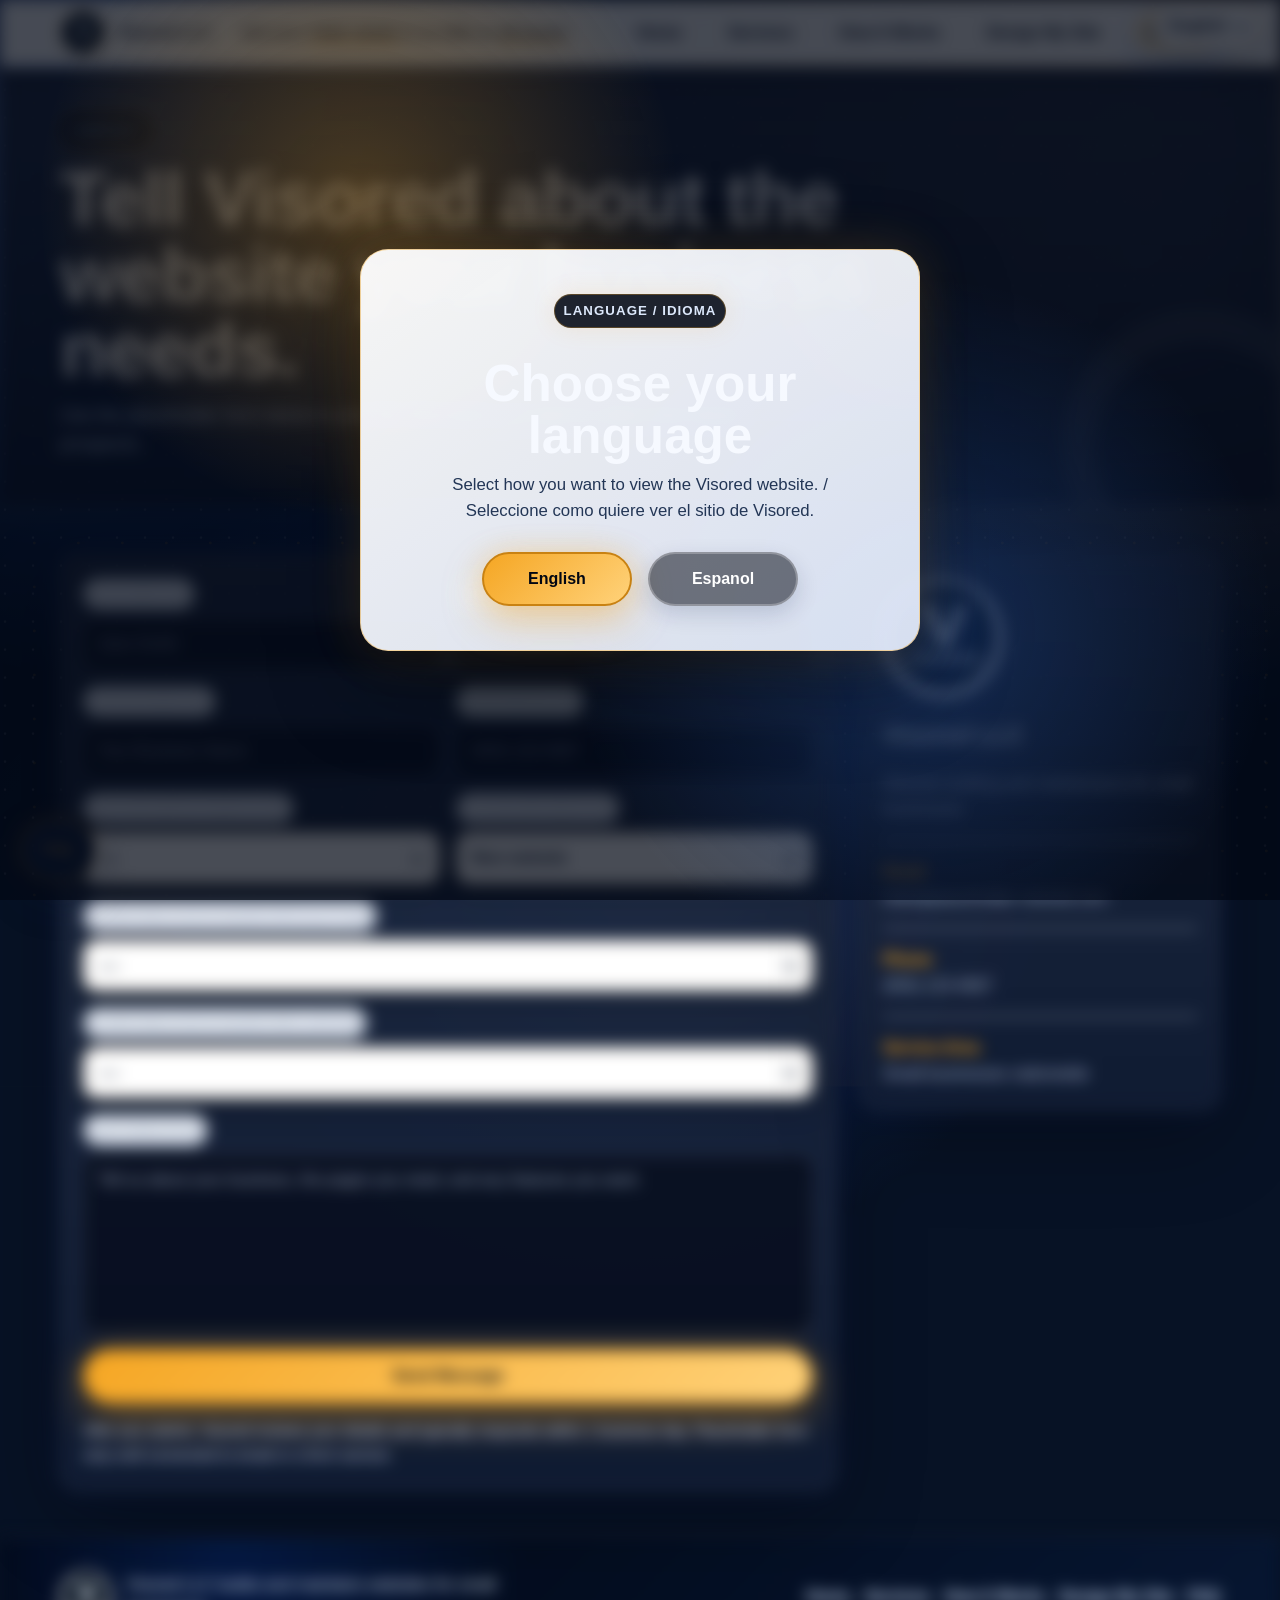
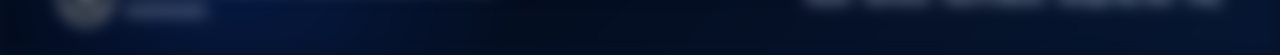
==== commit 73b6c9ae: "Add files via upload" ====
--- a/Visored LLC Website/contact.html
+++ b/Visored LLC Website/contact.html
@@ -223,7 +223,6 @@
       <a href="how-it-works.html">How It Works</a>
       <a href="design-my-site.html">Design My Site</a>
       <a href="faq.html">FAQ</a>
-      <a class="footer-cta modal-trigger" href="#contact-modal" data-demo="free">Request FREE Demo</a>
     </div>
   </footer>
 
--- a/Visored LLC Website/assets/styles.css
+++ b/Visored LLC Website/assets/styles.css
@@ -160,45 +160,12 @@
   height: 2px;
   margin: 5px 0;
   background: var(--black);
-}
-
-.hero {
-  display: grid;
-  grid-template-columns: minmax(0, 1.15fr) minmax(280px, 0.85fr);
-  gap: 40px;
-  align-items: center;
-  min-height: 680px;
-  padding: 72px max(24px, calc((100vw - var(--max-width)) / 2));
-  color: var(--white);
-  background:
-    linear-gradient(135deg, rgba(2, 7, 19, 0.96), rgba(6, 26, 61, 0.88)),
-    radial-gradient(circle at 78% 20%, rgba(245, 166, 35, 0.35), transparent 26%),
-    var(--black);
-}
-
-.hero h1,
-.page-hero h1 {
+}.page-hero h1{
   max-width: 880px;
   margin: 0;
   font-size: clamp(2.5rem, 6vw, 5.25rem);
   line-height: 0.98;
   letter-spacing: 0;
-}
-
-.hero-copy {
-  max-width: 660px;
-  margin: 24px 0 0;
-  color: #d8e6ff;
-  font-size: 1.15rem;
-}
-
-.hero-financing {
-  display: block;
-  width: fit-content;
-  margin: 22px 0 0;
-  color: var(--black);
-  font-weight: 800;
-  color: var(--yellow);
 }
 
 .eyebrow,
@@ -254,42 +221,6 @@
   box-shadow: 0 12px 28px rgba(6, 26, 61, 0.22);
 }
 
-.hero-panel {
-  display: grid;
-  gap: 18px;
-  padding: 0;
-  border: 0;
-  border-radius: 8px;
-  background: transparent;
-}
-
-.hero-panel img {
-  width: min(470px, 100%);
-  margin: 0 auto 10px;
-  border-radius: 50%;
-}
-
-.hero-logo-panel {
-  align-self: stretch;
-  place-content: center;
-}
-
-.hero-panel div {
-  padding: 18px;
-  border-left: 4px solid var(--yellow);
-  background: rgba(255, 255, 255, 0.08);
-}
-
-.hero-panel strong,
-.hero-panel span {
-  display: block;
-}
-
-.hero-panel span {
-  margin-top: 4px;
-  color: #d8e6ff;
-}
-
 .section,
 .page-hero {
   padding: 76px max(24px, calc((100vw - var(--max-width)) / 2));
@@ -342,13 +273,9 @@
   grid-template-columns: 0.8fr 1fr;
   gap: 42px;
   align-items: start;
-}
-
-.intro-grid h2,
-.split-band h2,
+}.intro-grid h2,
 .section-heading h2,
-.add-ons h2,
-.quote-band h2 {
+.add-ons h2{
   margin: 0;
   color: var(--blue-dark);
   font-size: clamp(2rem, 4vw, 3.2rem);
@@ -360,67 +287,26 @@
   margin: 0;
   color: var(--gray);
   font-size: 1.08rem;
-}
-
-.feature-grid,
-.pricing-grid,
-.review-grid,
-.next-step-grid,
-.faq-grid {
+}.pricing-grid,
+.faq-grid{
   display: grid;
   grid-template-columns: repeat(3, 1fr);
   gap: 18px;
-}
-
-.feature-card,
-.price-card,
-.review-card,
-.next-step-grid article,
+}.price-card,
 .faq-grid article,
 .contact-form,
 .contact-card,
-.add-on-grid article,
-.service-list article {
+.add-on-grid article{
   border: 1px solid var(--line);
   border-radius: 8px;
   background: var(--white);
   box-shadow: 0 20px 60px rgba(6, 26, 61, 0.08);
 }
 
-.feature-card {
-  padding: 26px;
-}
-
 .demo-next-steps {
   background: var(--soft-blue);
-}
-
-.next-step-grid article,
-.faq-item {
+}.faq-item{
   padding: 24px;
-}
-
-.next-step-grid span {
-  display: inline-flex;
-  align-items: center;
-  justify-content: center;
-  width: 42px;
-  height: 42px;
-  margin-bottom: 18px;
-  border-radius: 50%;
-  background: var(--yellow);
-  color: var(--black);
-  font-weight: 800;
-}
-
-.next-step-grid h3 {
-  margin: 0 0 8px;
-  color: var(--blue-dark);
-}
-
-.next-step-grid p {
-  margin: 0;
-  color: var(--gray);
 }
 
 .faq-grid {
@@ -507,68 +393,20 @@
   font-style: italic;
 }
 
-.feature-card span {
-  display: inline-flex;
-  align-items: center;
-  justify-content: center;
-  width: 42px;
-  height: 42px;
-  margin-bottom: 20px;
-  border-radius: 50%;
-  background: var(--yellow);
-  color: var(--black);
-  font-weight: 800;
-}
-
-.feature-card h3,
-.service-list h3,
-.review-card strong {
-  margin: 0;
-  color: var(--blue-dark);
-}
-
-.feature-card p,
-.service-list p,
-.review-card p,
+html.language-spanish .faq-answer p:empty::before {
+  content: "Respuesta proximamente.";
+}
+
 .price-card p,
 .contact-card p,
-.contact-detail span {
+.contact-detail span{
   color: var(--gray);
-}
-
-.split-band,
-.quote-band,
-.timeline-preview {
-  display: grid;
-  grid-template-columns: 0.9fr 1fr;
-  gap: 36px;
-  align-items: center;
-  background: var(--soft-blue);
 }
 
 .check-list {
   display: grid;
   grid-template-columns: repeat(4, 1fr);
   gap: 12px;
-}
-
-.why-section {
-  grid-template-columns: 1fr;
-  text-align: center;
-}
-
-.why-heading h2 {
-  margin: 0;
-  color: var(--blue-dark);
-  font-size: clamp(2.6rem, 5vw, 4.4rem);
-  line-height: 1;
-}
-
-.why-heading p {
-  max-width: 700px;
-  margin: 14px auto 0;
-  color: var(--gray);
-  font-size: 1.15rem;
 }
 
 .check-list p {
@@ -714,26 +552,9 @@
 .price-card:hover {
   transform: scale(1.025);
   box-shadow: 0 28px 70px rgba(6, 26, 61, 0.16);
-}
-
-.price-card .button,
-.price-card .placeholder-button {
+}.price-card .button{
   align-self: center;
   margin-top: auto;
-}
-
-.package-actions {
-  display: flex;
-  flex-wrap: wrap;
-  justify-content: center;
-  gap: 10px;
-  width: 100%;
-  margin-top: auto;
-}
-
-.price-card .package-actions .button {
-  align-self: auto;
-  margin-top: 0;
 }
 
 .service-estimate-button {
@@ -788,15 +609,6 @@
   line-height: 1;
 }
 
-.package-placeholder {
-  opacity: 0.42;
-}
-
-.placeholder-button {
-  min-width: 150px;
-  pointer-events: none;
-}
-
 .price-card ul {
   display: grid;
   gap: 10px;
@@ -804,24 +616,9 @@
   padding-left: 20px;
 }
 
-.featured-price {
-  border-color: var(--blue);
-  background: linear-gradient(180deg, var(--white), #f7fbff);
-}
-
-.featured-price .package-label {
-  color: var(--yellow);
-}
-
 .section-heading {
   max-width: 740px;
   margin-bottom: 28px;
-}
-
-.reviews-label,
-.demo-label {
-  color: var(--yellow) !important;
-  -webkit-text-fill-color: var(--yellow);
 }
 
 .page-hero .eyebrow,
@@ -835,16 +632,6 @@
 .price-card .package-label.yellow-package {
   color: var(--yellow) !important;
   -webkit-text-fill-color: var(--yellow);
-}
-
-.service-list {
-  display: grid;
-  grid-template-columns: repeat(4, 1fr);
-  gap: 18px;
-}
-
-.service-list article {
-  padding: 22px;
 }
 
 .add-on-grid {
@@ -911,60 +698,7 @@
 .add-on-grid p {
   margin: 0;
   color: var(--gray);
-}
-
-.review-card {
-  padding: 26px;
-}
-
-.stars {
-  color: var(--yellow);
-  font-size: 1.25rem;
-  letter-spacing: 0.04em;
-  font-weight: 800;
-  display: inline-block;
-  padding: 4px 8px;
-  border-radius: 8px;
-  background: rgba(2, 7, 19, 0.82);
-}
-
-.review-card strong,
-.review-card span {
-  display: block;
-}
-
-.review-card span {
-  color: var(--gray);
-  font-size: 0.95rem;
-}
-
-.quote-band {
-  grid-template-columns: 1fr auto;
-}
-
-.quote-band p {
-  margin: 12px 0 0;
-  color: var(--gray);
-}
-
-.timeline-preview p {
-  margin: 0 0 20px;
-  color: var(--gray);
-  font-size: 1.08rem;
-}
-
-.inline-actions {
-  display: flex;
-  flex-wrap: wrap;
-  gap: 12px;
-}
-
-.home-reviews {
-  background: var(--white);
-}
-
-.timeline-diagram-section,
-.process-section {
+}.timeline-diagram-section{
   background: var(--black);
 }
 
@@ -1032,71 +766,15 @@
 .timeline-diagram p {
   margin: 14px 0 0;
   color: #d8e6ff;
-}
-
-.process-list {
-  display: grid;
-  gap: 16px;
-}
-
-.process-list article {
-  display: grid;
-  grid-template-columns: 58px 1fr;
-  gap: 18px;
-  padding: 24px;
-  border: 1px solid rgba(255, 255, 255, 0.16);
-  border-radius: 8px;
-  background: rgba(255, 255, 255, 0.06);
-}
-
-.process-list span {
-  display: inline-flex;
-  align-items: center;
-  justify-content: center;
-  width: 48px;
-  height: 48px;
-  border-radius: 50%;
-  background: var(--yellow);
-  color: var(--black);
-  font-weight: 800;
-}
-
-.process-list h3 {
-  margin: 0 0 8px;
-  color: var(--white);
-}
-
-.process-list p {
-  margin: 0;
-  color: #d8e6ff;
-}
-
-.process-list p + p {
-  margin-top: 8px;
-}
-
-.process-teaser,
-.process-detail-grid {
+}.process-detail-grid{
   display: grid;
   gap: 24px;
-}
-
-.process-teaser {
-  grid-template-columns: minmax(0, 1fr) auto;
-  align-items: center;
-  background: var(--soft-blue);
-}
-
-.process-teaser h2,
-.process-detail-grid h2 {
+}.process-detail-grid h2{
   margin: 0;
   color: var(--blue-dark);
   font-size: clamp(1.8rem, 3.2vw, 2.8rem);
   line-height: 1.05;
-}
-
-.process-teaser p:not(.section-label),
-.process-detail-grid p:not(.section-label) {
+}.process-detail-grid p:not(.section-label){
   color: var(--gray);
   font-size: 1.05rem;
 }
@@ -1551,13 +1229,6 @@
   font-weight: 800;
 }
 
-.site-footer .footer-cta {
-  padding: 10px 14px;
-  border-radius: 8px;
-  background: var(--yellow);
-  color: var(--black);
-}
-
 .modal {
   position: fixed;
   inset: 0;
@@ -2101,51 +1772,12 @@
 
   .site-nav.open {
     display: flex;
-  }
-
-  .hero,
-  .intro-grid,
-  .split-band,
-  .add-ons,
-  .quote-band,
-  .timeline-preview,
-  .contact-layout,
-  .services-hero,
-  .process-teaser,
-  .process-detail-grid {
+  }.intro-grid,
+.add-ons,
+.contact-layout,
+.services-hero,
+.process-detail-grid{
     grid-template-columns: 1fr;
-  }
-
-  .hero {
-    display: flex;
-    flex-direction: column;
-    min-height: auto;
-    padding-top: 28px;
-  }
-
-  .hero-panel {
-    order: -1;
-    width: min(250px, 72vw);
-    margin: 0 auto 8px;
-  }
-
-  .hero-logo-panel {
-    min-height: 0;
-    padding: 0;
-  }
-
-  .hero-panel::before {
-    width: 100%;
-  }
-
-  .hero-panel img {
-    width: 100%;
-    max-width: 230px;
-    margin: 0 auto;
-  }
-
-  .hero-content .eyebrow {
-    display: none;
   }
 
   .hero-actions {
@@ -2156,17 +1788,11 @@
 
   .service-highlight-panel {
     max-width: none;
-  }
-
-  .feature-grid,
-  .review-grid,
-  .next-step-grid,
-  .faq-grid,
-  .pricing-grid,
-  .add-on-grid,
-  .check-list,
-  .service-list,
-  .timeline-diagram {
+  }.faq-grid,
+.pricing-grid,
+.add-on-grid,
+.check-list,
+.timeline-diagram{
     grid-template-columns: 1fr;
   }
 
@@ -2218,25 +1844,15 @@
   .site-footer {
     flex-direction: column;
   }
-
-  .process-list article {
-    grid-template-columns: 1fr;
-  }
-}
-
-@media (max-width: 520px) {
-  .hero h1,
-  .page-hero h1 {
+}
+
+@media (max-width: 520px) {.page-hero h1{
     font-size: 2.35rem;
   }
 
   .brand span {
     font-size: 0.98rem;
-  }
-
-  .hero-actions .button,
-  .quote-band .button,
-  .inline-actions .button {
+  }.hero-actions .button{
     width: 100%;
   }
 
@@ -2275,62 +1891,17 @@
 .site-nav .nav-cta {
   background: linear-gradient(135deg, var(--blue), #4f8fff);
   box-shadow: 0 10px 24px rgba(15, 94, 255, 0.20);
-}
-
-.hero {
-  position: relative;
-  overflow: hidden;
-  background:
-    radial-gradient(circle at 78% 20%, rgba(245, 166, 35, 0.38), transparent 22rem),
-    radial-gradient(circle at 12% 82%, rgba(15, 94, 255, 0.34), transparent 24rem),
-    linear-gradient(135deg, #031532 0%, #071225 48%, #0b2d6a 100%);
-}
-
-.hero::before,
-.hero::after,
-.page-hero::before {
+}.page-hero::before{
   content: "";
   position: absolute;
   pointer-events: none;
   border-radius: 999px;
-}
-
-.hero::before {
-  width: 230px;
-  height: 230px;
-  right: 7%;
-  top: 12%;
-  border: 2px solid rgba(245, 166, 35, 0.45);
-  transform: rotate(-12deg);
-}
-
-.hero::after {
-  width: 170px;
-  height: 170px;
-  left: 6%;
-  bottom: 10%;
-  background: rgba(255, 255, 255, 0.08);
-  transform: rotate(14deg);
-}
-
-.hero-content,
-.hero-panel,
-.page-hero > *,
-.services-hero > * {
+}.page-hero > *,
+.services-hero > *{
   position: relative;
   z-index: 1;
-}
-
-.hero h1,
-.page-hero h1 {
+}.page-hero h1{
   letter-spacing: -0.02em;
-}
-
-.hero-financing {
-  padding: 7px 13px;
-  border-radius: 999px;
-  background: rgba(255, 255, 255, 0.10);
-  box-shadow: inset 0 0 0 1px rgba(245, 166, 35, 0.34);
 }
 
 .button {
@@ -2375,46 +1946,25 @@
 .package-label {
   border-radius: 999px;
   box-shadow: 0 10px 22px rgba(6, 26, 61, 0.12);
-}
-
-.feature-card,
-.price-card,
-.review-card,
-.next-step-grid article,
+}.price-card,
 .faq-grid article,
 .contact-form,
 .contact-card,
 .add-on-grid article,
-.service-list article,
 .design-form,
 .modal-panel,
-.modal-contact-card {
+.modal-contact-card{
   border-color: rgba(15, 94, 255, 0.12);
   border-radius: 18px;
   box-shadow: 0 18px 44px rgba(6, 26, 61, 0.09);
-}
-
-.feature-card,
-.review-card,
-.price-card,
-.add-on-grid article,
-.next-step-grid article {
+}.price-card,
+.add-on-grid article{
   transition: transform 180ms ease, box-shadow 180ms ease, border-color 180ms ease;
-}
-
-.feature-card:hover,
-.review-card:hover,
-.add-on-grid article:hover,
-.next-step-grid article:hover {
+}.add-on-grid article:hover{
   transform: translateY(-5px);
   border-color: rgba(245, 166, 35, 0.45);
   box-shadow: 0 24px 58px rgba(6, 26, 61, 0.13);
-}
-
-.feature-card span,
-.next-step-grid span,
-.timeline-diagram span,
-.process-list span {
+}.timeline-diagram span{
   box-shadow: 0 10px 20px rgba(245, 166, 35, 0.28);
 }
 
@@ -2423,20 +1973,6 @@
   background:
     linear-gradient(135deg, rgba(238, 245, 255, 0.96), rgba(255, 248, 232, 0.76)),
     var(--soft-blue);
-}
-
-.split-band,
-.quote-band,
-.timeline-preview {
-  background:
-    radial-gradient(circle at 12% 20%, rgba(245, 166, 35, 0.12), transparent 18rem),
-    var(--soft-blue);
-}
-
-.why-section {
-  background:
-    radial-gradient(circle at 50% 0%, rgba(245, 166, 35, 0.16), transparent 18rem),
-    linear-gradient(180deg, #ffffff, #f6faff);
 }
 
 .check-list p {
@@ -2455,10 +1991,7 @@
   margin-bottom: 10px;
   border-radius: 999px;
   background: var(--yellow);
-}
-
-.timeline-diagram-section,
-.process-section {
+}.timeline-diagram-section{
   background:
     radial-gradient(circle at 12% 12%, rgba(245, 166, 35, 0.22), transparent 18rem),
     radial-gradient(circle at 90% 80%, rgba(15, 94, 255, 0.28), transparent 20rem),
@@ -2482,11 +2015,6 @@
 
 .best-seller {
   color: var(--blue-dark) !important;
-}
-
-.stars {
-  border-radius: 999px;
-  background: rgba(6, 26, 61, 0.90);
 }
 
 .checkbox-grid label {
@@ -2517,11 +2045,6 @@
   background:
     radial-gradient(circle at 10% 30%, rgba(245, 166, 35, 0.16), transparent 18rem),
     var(--black);
-}
-
-/* Extra personality pass */
-.hero-content {
-  max-width: 700px;
 }
 
 .hero-promise-list {
@@ -2544,40 +2067,16 @@
 
 .service-promises span {
   background: rgba(255, 255, 255, 0.12);
-}
-
-.hero-panel img {
-  filter: drop-shadow(0 30px 54px rgba(245, 166, 35, 0.18)) drop-shadow(0 18px 44px rgba(15, 94, 255, 0.18));
-  transform: rotate(1.5deg);
-}
-
-.hero-panel::before {
-  content: "";
-  position: absolute;
-  z-index: -1;
-  width: 78%;
-  aspect-ratio: 1;
-  border-radius: 42% 58% 53% 47%;
-  background:
-    radial-gradient(circle at 35% 30%, rgba(245, 166, 35, 0.24), transparent 45%),
-    rgba(255, 255, 255, 0.08);
-  transform: rotate(-8deg);
-}
-
-.section-heading h2,
+}.section-heading h2,
 .packages-heading h2,
 .add-ons-heading h2,
-.why-heading h2,
-.design-kickoff h2 {
+.design-kickoff h2{
   position: relative;
   width: fit-content;
-}
-
-.section-heading h2::after,
+}.section-heading h2::after,
 .packages-heading h2::after,
 .add-ons-heading h2::after,
-.why-heading h2::after,
-.design-kickoff h2::after {
+.design-kickoff h2::after{
   content: "";
   position: absolute;
   right: 0;
@@ -2586,33 +2085,15 @@
   height: 8px;
   border-radius: 999px;
   background: linear-gradient(90deg, rgba(245, 166, 35, 0.75), rgba(15, 94, 255, 0.14));
-}
-
-.packages-heading h2,
-.add-ons-heading h2,
-.why-heading h2 {
+}.packages-heading h2,
+.add-ons-heading h2{
   margin-inline: auto;
-}
-
-.feature-grid,
-.review-grid,
-.add-on-grid,
-.next-step-grid {
+}.add-on-grid{
   align-items: stretch;
-}
-
-.feature-card,
-.review-card,
-.add-on-grid article,
-.next-step-grid article {
+}.add-on-grid article{
   position: relative;
   overflow: hidden;
-}
-
-.feature-card::after,
-.review-card::after,
-.add-on-grid article::after,
-.next-step-grid article::after {
+}.add-on-grid article::after{
   content: "";
   position: absolute;
   width: 90px;
@@ -2621,22 +2102,8 @@
   top: -38px;
   border-radius: 50%;
   background: rgba(245, 166, 35, 0.13);
-}
-
-.feature-card:nth-child(2)::after,
-.review-card:nth-child(2)::after,
-.add-on-grid article:nth-child(2n)::after,
-.next-step-grid article:nth-child(2)::after {
+}.add-on-grid article:nth-child(2n)::after{
   background: rgba(15, 94, 255, 0.10);
-}
-
-.feature-card span {
-  border-radius: 16px 16px 16px 4px;
-}
-
-.review-card {
-  background:
-    linear-gradient(180deg, #ffffff, #fbfdff);
 }
 
 .price-card {
@@ -2698,6 +2165,10 @@
   font-weight: 800;
 }
 
+html.language-spanish .design-form::before {
+  content: "Consejo: complete solo lo que sabe ahora. Las secciones en blanco estan bien.";
+}
+
 fieldset {
   background:
     linear-gradient(180deg, #ffffff, #fbfdff);
@@ -2734,12 +2205,10 @@
   background: linear-gradient(180deg, #ffffff, #fffaf0);
 }
 
-@media (max-width: 880px) {
-  .section-heading h2,
-  .packages-heading h2,
-  .add-ons-heading h2,
-  .why-heading h2,
-  .design-kickoff h2 {
+@media (max-width: 880px) {.section-heading h2,
+.packages-heading h2,
+.add-ons-heading h2,
+.design-kickoff h2{
     width: auto;
   }
 }
@@ -2859,22 +2328,16 @@
 .package-details-panel {
   grid-template-columns: 1fr;
   max-width: 760px;
-}
-
-/* Requested refinements */
+}/* Requested refinements */
 .section-heading h2,
 .packages-heading h2,
 .add-ons-heading h2,
-.why-heading h2,
-.design-kickoff h2 {
+.design-kickoff h2{
   padding-bottom: 14px;
-}
-
-.section-heading h2::after,
+}.section-heading h2::after,
 .packages-heading h2::after,
 .add-ons-heading h2::after,
-.why-heading h2::after,
-.design-kickoff h2::after {
+.design-kickoff h2::after{
   bottom: 0;
   height: 7px;
 }
@@ -3219,13 +2682,8 @@
   background: rgba(255, 255, 255, 0.08);
   color: #d8e6ff;
   font-weight: 800;
-}
-
-.feature-card::before,
-.price-card::before,
-.review-card::before,
-.add-on-grid article::before,
-.next-step-grid article::before {
+}.price-card::before,
+.add-on-grid article::before{
   content: "";
   position: absolute;
   inset: 0;
@@ -3233,13 +2691,8 @@
   pointer-events: none;
   background: radial-gradient(circle at var(--mx, 50%) var(--my, 50%), rgba(245, 166, 35, 0.18), transparent 9rem);
   transition: opacity 180ms ease;
-}
-
-.feature-card:hover::before,
-.price-card:hover::before,
-.review-card:hover::before,
-.add-on-grid article:hover::before,
-.next-step-grid article:hover::before {
+}.price-card:hover::before,
+.add-on-grid article:hover::before{
   opacity: 1;
 }
 
@@ -3473,13 +2926,6 @@
   padding-bottom: 10px;
 }
 
-.hero {
-  min-height: 560px;
-  gap: 28px;
-  padding-top: 46px;
-  padding-bottom: 52px;
-}
-
 .section,
 .page-hero {
   padding-top: 48px;
@@ -3490,60 +2936,36 @@
   margin-top: 14px;
 }
 
-.hero-copy {
-  margin-top: 18px;
-}
-
-.hero-financing {
-  margin-top: 16px;
-}
-
 .hero-actions {
   margin-top: 24px;
   gap: 14px;
-}
-
-.intro-grid,
+}.intro-grid,
 .add-ons,
 .services-hero,
-.timeline-preview,
 .process-detail-grid,
 .contact-layout,
 .design-layout,
-.modal-panel {
+.modal-panel{
   gap: 24px;
-}
-
-.feature-grid,
-.review-grid,
-.next-step-grid,
-.pricing-grid,
+}.pricing-grid,
 .add-on-grid,
 .faq-grid,
-.timeline-diagram {
+.timeline-diagram{
   gap: 16px;
 }
 
 .section-heading {
   margin-bottom: 22px;
-}
-
-.section-heading h2,
+}.section-heading h2,
 .packages-heading h2,
 .add-ons-heading h2,
-.why-heading h2,
-.design-kickoff h2 {
+.design-kickoff h2{
   font-size: clamp(2rem, 4vw, 3.4rem);
-}
-
-.feature-card,
-.price-card,
-.review-card,
+}.price-card,
 .faq-grid article,
-.next-step-grid article,
 .add-on-grid article,
 .contact-card,
-.modal-contact-card {
+.modal-contact-card{
   padding: 22px;
 }
 
@@ -3591,11 +3013,6 @@
 }
 
 @media (max-width: 880px) {
-  .hero {
-    min-height: auto;
-    padding-top: 34px;
-    padding-bottom: 40px;
-  }
 
   .section,
   .page-hero {
@@ -3618,11 +3035,6 @@
   .page-hero {
     padding-top: 30px;
     padding-bottom: 30px;
-  }
-
-  .hero {
-    padding-top: 28px;
-    padding-bottom: 34px;
   }
 }
 
@@ -4755,11 +4167,7 @@
   color: var(--yellow);
   background: rgba(2, 7, 19, 0.80);
   box-shadow: 0 0 24px rgba(245,166,35,0.13);
-}
-
-.site-theme-1:not(.home-theme-discovery) .price-card,
-.site-theme-1:not(.home-theme-discovery) .feature-card,
-.site-theme-1:not(.home-theme-discovery) .review-card,
+}.site-theme-1:not(.home-theme-discovery) .price-card,
 .site-theme-1:not(.home-theme-discovery) .contact-card,
 .site-theme-1:not(.home-theme-discovery) .faq-item,
 .site-theme-1:not(.home-theme-discovery) .timeline-diagram article,
@@ -4775,7 +4183,7 @@
 .site-theme-1:not(.home-theme-discovery) .modal-contact-card,
 .site-theme-1:not(.home-theme-discovery) .summary-panel,
 .site-theme-1:not(.home-theme-discovery) .package-details-panel,
-.site-theme-1:not(.home-theme-discovery) .addon-preview-panel {
+.site-theme-1:not(.home-theme-discovery) .addon-preview-panel{
   border-color: rgba(255,255,255,0.14);
   color: #eef5ff;
   background:
@@ -4815,16 +4223,13 @@
 .site-theme-1:not(.home-theme-discovery) li,
 .site-theme-1:not(.home-theme-discovery) span {
   color: #c9d8f0;
-}
-
-.site-theme-1:not(.home-theme-discovery) .price-card h2,
+}.site-theme-1:not(.home-theme-discovery) .price-card h2,
 .site-theme-1:not(.home-theme-discovery) .financing-callout,
 .site-theme-1:not(.home-theme-discovery) .best-seller,
 .site-theme-1:not(.home-theme-discovery) .package-label,
 .site-theme-1:not(.home-theme-discovery) .addon-price,
 .site-theme-1:not(.home-theme-discovery) .estimate-total,
-.site-theme-1:not(.home-theme-discovery) .stars,
-.site-theme-1:not(.home-theme-discovery) .contact-detail strong {
+.site-theme-1:not(.home-theme-discovery) .contact-detail strong{
   color: var(--yellow);
   text-shadow: 0 0 18px rgba(245,166,35,0.24);
 }
@@ -4845,8 +4250,7 @@
   color: rgba(201,216,240,0.72);
 }
 
-.site-theme-1:not(.home-theme-discovery) .button.primary,
-.site-theme-1:not(.home-theme-discovery) .footer-cta {
+.site-theme-1:not(.home-theme-discovery) .button.primary {
   border-color: #c98212;
   color: var(--black);
   background: linear-gradient(135deg, #f5a623, #ffd27a);
@@ -4895,12 +4299,8 @@
     radial-gradient(circle at 92% 0%, rgba(245, 166, 35, 0.18), transparent 24%),
     radial-gradient(circle at 54% 44%, rgba(20, 68, 148, 0.46), transparent 42%),
     linear-gradient(180deg, #020713 0%, #061632 42%, #071d46 72%, #020713 100%);
-}
-
-.site-theme-1:not(.home-theme-discovery) .page-hero,
+}.site-theme-1:not(.home-theme-discovery) .page-hero,
 .site-theme-1:not(.home-theme-discovery) .price-card,
-.site-theme-1:not(.home-theme-discovery) .feature-card,
-.site-theme-1:not(.home-theme-discovery) .review-card,
 .site-theme-1:not(.home-theme-discovery) .contact-card,
 .site-theme-1:not(.home-theme-discovery) .faq-item,
 .site-theme-1:not(.home-theme-discovery) .timeline-diagram article,
@@ -4916,7 +4316,7 @@
 .site-theme-1:not(.home-theme-discovery) .modal-contact-card,
 .site-theme-1:not(.home-theme-discovery) .summary-panel,
 .site-theme-1:not(.home-theme-discovery) .package-details-panel,
-.site-theme-1:not(.home-theme-discovery) .addon-preview-panel {
+.site-theme-1:not(.home-theme-discovery) .addon-preview-panel{
   border-color: var(--theme-line);
   color: var(--theme-ink);
   background:
@@ -4944,12 +4344,8 @@
 .site-theme-1:not(.home-theme-discovery) .packages-heading p,
 .site-theme-1:not(.home-theme-discovery) .add-ons-heading p {
   color: var(--theme-copy);
-}
-
-.site-theme-1:not(.home-theme-discovery) .muted,
-.site-theme-1:not(.home-theme-discovery) .contact-detail span,
-.site-theme-1:not(.home-theme-discovery) .faq-answer,
-.site-theme-1:not(.home-theme-discovery) .custom-select-hint {
+}.site-theme-1:not(.home-theme-discovery) .contact-detail span,
+.site-theme-1:not(.home-theme-discovery) .faq-answer{
   color: var(--theme-muted);
 }
 
@@ -4959,14 +4355,11 @@
   color: var(--theme-gold);
   background: rgba(2, 7, 19, 0.88);
   border: 1px solid rgba(245, 166, 35, 0.28);
-}
-
-.site-theme-1:not(.home-theme-discovery) .price,
+}.site-theme-1:not(.home-theme-discovery) .price,
 .site-theme-1:not(.home-theme-discovery) .addon-price,
 .site-theme-1:not(.home-theme-discovery) .estimate-total,
 .site-theme-1:not(.home-theme-discovery) .financing-callout,
-.site-theme-1:not(.home-theme-discovery) .best-seller,
-.site-theme-1:not(.home-theme-discovery) .stars {
+.site-theme-1:not(.home-theme-discovery) .best-seller{
   color: var(--theme-gold);
   text-shadow: 0 0 18px rgba(245, 166, 35, 0.24);
 }
@@ -4979,23 +4372,11 @@
   border-color: rgba(255, 255, 255, 0.22);
   color: var(--theme-ink);
   background: rgba(2, 7, 19, 0.56);
-}
-
-.site-theme-1:not(.home-theme-discovery) .custom-select-option:hover,
-.site-theme-1:not(.home-theme-discovery) .custom-select-option.is-focused {
-  color: var(--theme-bg-deep);
-  background: var(--theme-gold-soft);
-}
-
-.site-theme-1:not(.home-theme-discovery) .button.secondary,
-.site-theme-1:not(.home-theme-discovery) .ghost-button {
+}.site-theme-1:not(.home-theme-discovery) .button.secondary{
   border-color: rgba(255, 255, 255, 0.26);
   color: var(--theme-ink);
   background: rgba(2, 7, 19, 0.52);
-}
-
-.site-theme-1:not(.home-theme-discovery) .button.secondary:hover,
-.site-theme-1:not(.home-theme-discovery) .ghost-button:hover {
+}.site-theme-1:not(.home-theme-discovery) .button.secondary:hover{
   border-color: rgba(245, 166, 35, 0.56);
   color: var(--theme-gold-soft);
   background: rgba(245, 166, 35, 0.10);
@@ -5265,3 +4646,523 @@
   color: #f5a623 !important;
   background: rgba(2, 7, 19, 0.86);
 }
+
+.site-theme-1 .site-nav a {
+  position: relative;
+  overflow: hidden;
+  transition:
+    color 180ms ease,
+    background 180ms ease,
+    box-shadow 220ms ease,
+    transform 180ms ease;
+}
+
+.site-theme-1 .site-nav a::after {
+  content: "";
+  position: absolute;
+  right: 16px;
+  bottom: 8px;
+  left: 16px;
+  height: 3px;
+  border-radius: 999px;
+  background: linear-gradient(90deg, transparent, #f5a623, #70a8ff, transparent);
+  opacity: 0;
+  transform: translateX(-42%) scaleX(0.25);
+  transition:
+    opacity 180ms ease,
+    transform 260ms cubic-bezier(0.22, 1, 0.36, 1);
+}
+
+.site-theme-1 .site-nav a:hover,
+.site-theme-1 .site-nav a:focus-visible {
+  color: #071225 !important;
+  background: rgba(245, 166, 35, 0.16);
+  box-shadow:
+    0 0 0 1px rgba(245, 166, 35, 0.18),
+    0 0 22px rgba(245, 166, 35, 0.20),
+    0 10px 24px rgba(7, 18, 37, 0.10);
+  transform: translateY(-1px);
+}
+
+.site-theme-1 .site-nav a:hover::after,
+.site-theme-1 .site-nav a:focus-visible::after {
+  opacity: 1;
+  transform: translateX(0) scaleX(1);
+}
+
+.site-theme-1 .site-nav .nav-cta:hover,
+.site-theme-1 .site-nav .nav-cta:focus-visible {
+  color: #ffffff !important;
+  background: #0f5eff;
+  box-shadow:
+    0 0 0 1px rgba(255, 255, 255, 0.22),
+    0 0 28px rgba(15, 94, 255, 0.34),
+    0 12px 26px rgba(15, 94, 255, 0.20);
+}
+
+.site-theme-1:not(.home-theme-discovery) .not-sure-note,
+.site-theme-1:not(.home-theme-discovery) .monthly-note,
+.site-theme-1:not(.home-theme-discovery) .package-faq-link {
+  color: #ffffff !important;
+}
+
+.best-seller,
+.site-theme-1:not(.home-theme-discovery) .best-seller {
+  color: #f5a623 !important;
+  text-shadow:
+    0 0 12px rgba(245, 166, 35, 0.42),
+    0 0 26px rgba(245, 166, 35, 0.22);
+}
+
+.site-theme-1:not(.home-theme-discovery) .design-form .form-row > label,
+.site-theme-1:not(.home-theme-discovery) .design-form legend {
+  display: inline-flex;
+  width: fit-content;
+  max-width: 100%;
+  align-items: center;
+  margin-bottom: 10px;
+  padding: 6px 12px;
+  border: 1px solid rgba(112, 168, 255, 0.30);
+  border-radius: 999px;
+  color: #dce8fb !important;
+  background: rgba(2, 7, 19, 0.92);
+  box-shadow:
+    0 0 18px rgba(112, 168, 255, 0.10),
+    inset 0 1px 0 rgba(255, 255, 255, 0.10);
+  line-height: 1.1;
+}
+
+.site-theme-1:not(.home-theme-discovery) .design-form .checkbox-grid label {
+  color: var(--theme-copy) !important;
+}
+
+.site-theme-1:not(.home-theme-discovery) .design-kickoff .section-label,
+.site-theme-1:not(.home-theme-discovery) .design-form legend {
+  color: #f5a623 !important;
+  text-shadow:
+    0 0 12px rgba(245, 166, 35, 0.34),
+    0 0 24px rgba(245, 166, 35, 0.16);
+}
+
+.site-theme-1:not(.home-theme-discovery) .color-choice-grid .form-row {
+  gap: 8px;
+  padding: 14px;
+}
+
+.site-theme-1:not(.home-theme-discovery) .design-form input[type="color"] {
+  width: 100%;
+  height: 44px;
+  min-height: 44px;
+  padding: 5px;
+  border: 1px solid rgba(245, 166, 35, 0.34);
+  border-radius: 14px;
+  background:
+    linear-gradient(135deg, rgba(245, 166, 35, 0.16), rgba(112, 168, 255, 0.08)),
+    rgba(2, 7, 19, 0.84);
+  box-shadow:
+    0 12px 26px rgba(0, 0, 0, 0.18),
+    0 0 18px rgba(245, 166, 35, 0.10),
+    inset 0 1px 0 rgba(255, 255, 255, 0.10);
+  cursor: pointer;
+}
+
+.site-theme-1:not(.home-theme-discovery) .design-form input[type="color"]::-webkit-color-swatch-wrapper {
+  padding: 0;
+}
+
+.site-theme-1:not(.home-theme-discovery) .design-form input[type="color"]::-webkit-color-swatch {
+  border: 1px solid rgba(255, 255, 255, 0.22);
+  border-radius: 10px;
+  box-shadow: inset 0 0 0 1px rgba(2, 7, 19, 0.18);
+}
+
+.site-theme-1:not(.home-theme-discovery) .design-form input[type="color"]::-moz-color-swatch {
+  border: 1px solid rgba(255, 255, 255, 0.22);
+  border-radius: 10px;
+  box-shadow: inset 0 0 0 1px rgba(2, 7, 19, 0.18);
+}
+
+.site-theme-1:not(.home-theme-discovery) .design-form input[type="color"].color-unselected::-webkit-color-swatch {
+  background: linear-gradient(180deg, #ffffff, #eef5ff);
+}
+
+.site-theme-1:not(.home-theme-discovery) .design-form input[type="color"].color-unselected::-moz-color-swatch {
+  background: linear-gradient(180deg, #ffffff, #eef5ff);
+}
+
+.site-theme-1:not(.home-theme-discovery) .design-form input[type="color"].color-unselected {
+  background:
+    linear-gradient(135deg, rgba(245, 166, 35, 0.16), rgba(112, 168, 255, 0.08)),
+    rgba(2, 7, 19, 0.84);
+}
+
+.site-theme-1:not(.home-theme-discovery) .design-form #siteStyle + .custom-select .custom-select-button,
+.site-theme-1:not(.home-theme-discovery) .design-form #siteStyle + .custom-select .custom-select-options,
+.site-theme-1:not(.home-theme-discovery) .modal-form .custom-select .custom-select-button,
+.site-theme-1:not(.home-theme-discovery) .modal-form .custom-select .custom-select-options,
+.site-theme-1:not(.home-theme-discovery) .contact-form .custom-select .custom-select-button,
+.site-theme-1:not(.home-theme-discovery) .contact-form .custom-select .custom-select-options {
+  border-color: rgba(245, 166, 35, 0.40);
+  color: #071225;
+  background: #ffffff;
+  box-shadow:
+    0 12px 28px rgba(0, 0, 0, 0.18),
+    inset 0 1px 0 rgba(255, 255, 255, 0.80);
+}
+
+.site-theme-1:not(.home-theme-discovery) .design-form #siteStyle + .custom-select .custom-select-button span,
+.site-theme-1:not(.home-theme-discovery) .design-form #siteStyle + .custom-select .custom-select-options button,
+.site-theme-1:not(.home-theme-discovery) .modal-form .custom-select .custom-select-button span,
+.site-theme-1:not(.home-theme-discovery) .modal-form .custom-select .custom-select-options button,
+.site-theme-1:not(.home-theme-discovery) .contact-form .custom-select .custom-select-button span,
+.site-theme-1:not(.home-theme-discovery) .contact-form .custom-select .custom-select-options button {
+  color: #071225;
+}
+
+.site-theme-1:not(.home-theme-discovery) .design-form #siteStyle + .custom-select .custom-select-button::after,
+.site-theme-1:not(.home-theme-discovery) .modal-form .custom-select .custom-select-button::after,
+.site-theme-1:not(.home-theme-discovery) .contact-form .custom-select .custom-select-button::after {
+  border-color: #071225;
+}
+
+.site-theme-1:not(.home-theme-discovery) .design-form #siteStyle + .custom-select .custom-select-options button:hover,
+.site-theme-1:not(.home-theme-discovery) .design-form #siteStyle + .custom-select .custom-select-options button:focus,
+.site-theme-1:not(.home-theme-discovery) .design-form #siteStyle + .custom-select .custom-select-options button.selected,
+.site-theme-1:not(.home-theme-discovery) .modal-form .custom-select .custom-select-options button:hover,
+.site-theme-1:not(.home-theme-discovery) .modal-form .custom-select .custom-select-options button:focus,
+.site-theme-1:not(.home-theme-discovery) .modal-form .custom-select .custom-select-options button.selected,
+.site-theme-1:not(.home-theme-discovery) .contact-form .custom-select .custom-select-options button:hover,
+.site-theme-1:not(.home-theme-discovery) .contact-form .custom-select .custom-select-options button:focus,
+.site-theme-1:not(.home-theme-discovery) .contact-form .custom-select .custom-select-options button.selected {
+  color: #071225;
+  background: #fff1d5;
+}
+
+.site-theme-1:not(.home-theme-discovery) .design-form .form-row:has(.custom-select.open),
+.site-theme-1:not(.home-theme-discovery) .design-form .custom-select.open,
+.site-theme-1:not(.home-theme-discovery) .modal-form .form-row:has(.custom-select.open),
+.site-theme-1:not(.home-theme-discovery) .modal-form .custom-select.open,
+.site-theme-1:not(.home-theme-discovery) .contact-form .form-row:has(.custom-select.open),
+.site-theme-1:not(.home-theme-discovery) .contact-form .custom-select.open {
+  position: relative;
+  z-index: 200;
+}
+
+.site-theme-1:not(.home-theme-discovery) .design-form fieldset:has(.custom-select.open) {
+  position: relative;
+  z-index: 180;
+  overflow: visible;
+}
+
+.site-theme-1:not(.home-theme-discovery) .design-form .custom-select.open .custom-select-options,
+.site-theme-1:not(.home-theme-discovery) .modal-form .custom-select.open .custom-select-options,
+.site-theme-1:not(.home-theme-discovery) .contact-form .custom-select.open .custom-select-options {
+  z-index: 220;
+}
+
+.site-theme-1:not(.home-theme-discovery) .design-form .clear-color {
+  width: fit-content;
+  min-height: 28px;
+  padding: 4px 9px;
+  border: 1px solid rgba(245, 166, 35, 0.34);
+  border-radius: 999px;
+  color: #dce8fb;
+  background: rgba(2, 7, 19, 0.78);
+  box-shadow: none;
+  font-size: 0.76rem;
+  line-height: 1;
+}
+
+.site-theme-1:not(.home-theme-discovery) .design-form .clear-color:hover {
+  border-color: rgba(245, 166, 35, 0.70);
+  color: #f5a623;
+  background: rgba(245, 166, 35, 0.10);
+}
+
+.site-theme-1:not(.home-theme-discovery) .addon-preview-panel .preview-browser,
+.site-theme-1:not(.home-theme-discovery) .addon-preview-panel .preview-mock,
+.site-theme-1:not(.home-theme-discovery) .addon-preview-panel .package-details-list li {
+  color: #071225;
+}
+
+.site-theme-1:not(.home-theme-discovery) .addon-preview-panel .preview-mock p,
+.site-theme-1:not(.home-theme-discovery) .addon-preview-panel .preview-mock span,
+.site-theme-1:not(.home-theme-discovery) .addon-preview-panel .preview-mock input,
+.site-theme-1:not(.home-theme-discovery) .addon-preview-panel .preview-mock textarea,
+.site-theme-1:not(.home-theme-discovery) .addon-preview-panel .preview-mock label,
+.site-theme-1:not(.home-theme-discovery) .addon-preview-panel .preview-mock b,
+.site-theme-1:not(.home-theme-discovery) .addon-preview-panel .package-details-list li {
+  color: #071225 !important;
+}
+
+.site-theme-1:not(.home-theme-discovery) .addon-preview-panel .preview-mock strong {
+  color: #f5a623 !important;
+}
+
+.site-theme-1:not(.home-theme-discovery) .addon-preview-panel .package-details-list li {
+  background: rgba(255, 255, 255, 0.94);
+}
+
+.site-theme-1:not(.home-theme-discovery) .package-details-price,
+.site-theme-1:not(.home-theme-discovery) .addon-preview-panel .package-details-price,
+.site-theme-1:not(.home-theme-discovery) .package-details-panel .package-details-price {
+  color: #f5a623 !important;
+  text-shadow:
+    0 0 12px rgba(245, 166, 35, 0.36),
+    0 0 26px rgba(245, 166, 35, 0.18);
+}
+
+.site-theme-1:not(.home-theme-discovery) .package-details-panel .package-details-list li {
+  color: #071225 !important;
+  background: rgba(255, 255, 255, 0.94);
+}
+
+.site-theme-1:not(.home-theme-discovery) .package-details-panel .package-details-list li::before {
+  color: #f5a623;
+}
+
+.site-theme-1:not(.home-theme-discovery) .faq-question {
+  color: #f5a623 !important;
+  text-shadow:
+    0 0 10px rgba(245, 166, 35, 0.22),
+    0 0 22px rgba(245, 166, 35, 0.12);
+}
+
+.site-theme-1:not(.home-theme-discovery) .faq-question::after {
+  color: #f5a623;
+}
+
+.site-theme-1:not(.home-theme-discovery) #contact-modal .modal-panel {
+  color: #071225;
+  background:
+    radial-gradient(circle at 92% 8%, rgba(245, 166, 35, 0.10), transparent 18rem),
+    linear-gradient(180deg, #ffffff, #fffdf8);
+}
+
+.site-theme-1:not(.home-theme-discovery) #contact-modal .modal-panel h2,
+.site-theme-1:not(.home-theme-discovery) #contact-modal .modal-form label,
+.site-theme-1:not(.home-theme-discovery) #contact-modal .modal-contact-card h3,
+.site-theme-1:not(.home-theme-discovery) #contact-modal .modal-contact-card strong {
+  color: #071225 !important;
+  text-shadow: none;
+}
+
+.site-theme-1:not(.home-theme-discovery) #contact-modal .modal-form input,
+.site-theme-1:not(.home-theme-discovery) #contact-modal .modal-form textarea {
+  border-color: #d8e4f7;
+  color: #071225;
+  background: #ffffff;
+}
+
+.site-theme-1:not(.home-theme-discovery) #contact-modal .modal-form input::placeholder,
+.site-theme-1:not(.home-theme-discovery) #contact-modal .modal-form textarea::placeholder {
+  color: rgba(7, 18, 37, 0.58);
+}
+
+.site-theme-1:not(.home-theme-discovery) #contact-modal .modal-form .custom-select-button,
+.site-theme-1:not(.home-theme-discovery) #contact-modal .modal-form .custom-select-options {
+  border-color: #d8e4f7;
+  color: #071225;
+  background: #ffffff;
+}
+
+.site-theme-1:not(.home-theme-discovery) #contact-modal .modal-contact-card {
+  border-color: #d8e4f7;
+  color: #071225;
+  background:
+    radial-gradient(circle at 100% 0%, rgba(245, 166, 35, 0.10), transparent 12rem),
+    #fffaf0;
+}
+
+.site-theme-1:not(.home-theme-discovery) #contact-modal .modal-contact-card p,
+.site-theme-1:not(.home-theme-discovery) #contact-modal .modal-contact-card span,
+.site-theme-1:not(.home-theme-discovery) #contact-modal .form-note {
+  color: #63708a !important;
+}
+
+.site-theme-1:not(.home-theme-discovery) #contact-modal .section-label {
+  color: #f5a623 !important;
+  background: rgba(2, 7, 19, 0.88);
+}
+
+.site-theme-1:not(.home-theme-discovery) #contact-modal .modal-close {
+  color: #071225;
+  background: #ffffff;
+}
+
+body.language-gate-active {
+  overflow: hidden;
+}
+
+body.language-gate-active > :not(.language-gate) {
+  filter: blur(8px);
+  pointer-events: none;
+  user-select: none;
+}
+
+.language-gate {
+  position: fixed;
+  inset: 0;
+  z-index: 9999;
+  display: grid;
+  place-items: center;
+  padding: 22px;
+  background:
+    radial-gradient(circle at 28% 22%, rgba(245, 166, 35, 0.28), transparent 20rem),
+    radial-gradient(circle at 72% 70%, rgba(60, 132, 255, 0.24), transparent 22rem),
+    rgba(2, 8, 20, 0.72);
+  opacity: 0;
+  visibility: hidden;
+  transition: opacity 360ms ease, visibility 360ms ease;
+}
+
+.language-gate.open {
+  opacity: 1;
+  visibility: visible;
+}
+
+.language-gate.closing {
+  opacity: 0;
+  visibility: visible;
+}
+
+.language-gate-panel {
+  width: min(560px, 100%);
+  padding: clamp(26px, 5vw, 44px);
+  border: 1px solid rgba(245, 166, 35, 0.42);
+  border-radius: 28px;
+  background:
+    linear-gradient(145deg, rgba(255, 255, 255, 0.96), rgba(231, 239, 255, 0.92)),
+    radial-gradient(circle at top right, rgba(245, 166, 35, 0.18), transparent 12rem);
+  box-shadow: 0 34px 90px rgba(0, 0, 0, 0.34), 0 0 50px rgba(245, 166, 35, 0.18);
+  color: #071225;
+  text-align: center;
+  transform: translateY(42px) scale(0.98);
+  opacity: 0;
+  transition:
+    transform 420ms cubic-bezier(0.22, 1, 0.36, 1),
+    opacity 320ms ease;
+}
+
+.language-gate.open .language-gate-panel {
+  transform: translateY(0) scale(1);
+  opacity: 1;
+}
+
+.language-gate.closing .language-gate-panel {
+  transform: translateY(46px) scale(0.98);
+  opacity: 0;
+}
+
+.language-gate-panel h2 {
+  margin: 16px 0 10px;
+  font-size: clamp(2rem, 6vw, 3.2rem);
+  line-height: 1.02;
+  color: #071225;
+}
+
+.language-gate-panel p:not(.section-label) {
+  max-width: 430px;
+  margin: 0 auto;
+  color: #233656;
+  font-size: 1.05rem;
+  line-height: 1.55;
+}
+
+.language-gate-actions {
+  display: flex;
+  justify-content: center;
+  flex-wrap: wrap;
+  gap: 16px;
+  margin-top: 28px;
+}
+
+.language-gate-actions .button {
+  min-width: 150px;
+}
+
+html.language-spanish .package-label,
+html.language-spanish .section-label,
+html.language-spanish .eyebrow {
+  max-width: 100%;
+  white-space: normal;
+  overflow-wrap: anywhere;
+  line-height: 1.22;
+  letter-spacing: 0.06em;
+}
+
+html.language-spanish .site-theme-1:not(.home-theme-discovery) .price-card h2,
+html.language-spanish .coming-soon-card h2 {
+  font-size: clamp(2.05rem, 4.1vw, 4.25rem);
+  line-height: 1.04;
+  overflow-wrap: anywhere;
+  word-break: normal;
+}
+
+html.language-spanish .site-theme-1:not(.home-theme-discovery) .price-card,
+html.language-spanish .site-theme-1:not(.home-theme-discovery) .coming-soon-card {
+  min-width: 0;
+  overflow: visible;
+  align-content: start;
+}
+
+html.language-spanish .site-theme-1:not(.home-theme-discovery) .price-card p,
+html.language-spanish .site-theme-1:not(.home-theme-discovery) .price-card li,
+html.language-spanish .site-theme-1:not(.home-theme-discovery) .coming-soon-card p,
+html.language-spanish .site-theme-1:not(.home-theme-discovery) .coming-soon-card li {
+  overflow-wrap: anywhere;
+}
+
+html.language-spanish .site-theme-1:not(.home-theme-discovery) .package-preview-grid {
+  align-items: stretch;
+}
+
+html.language-spanish .button,
+html.language-spanish .nav-cta,
+html.language-spanish .language-current {
+  white-space: normal;
+  line-height: 1.15;
+}
+
+html.language-spanish .modal-panel h2,
+html.language-spanish .page-hero h1,
+html.language-spanish .packages-heading h2,
+html.language-spanish .section h2 {
+  overflow-wrap: anywhere;
+  line-height: 1.08;
+}
+
+html.language-spanish .modal-panel,
+html.language-spanish .addon-preview-panel,
+html.language-spanish .package-details-panel {
+  overflow-x: hidden;
+}
+
+.site-theme-1:not(.home-theme-discovery) {
+  background:
+    radial-gradient(circle at calc(10% + (var(--bg-shift) * 0.12)) calc(6% + var(--bg-shift)), rgba(32, 113, 255, 0.52), transparent 30%),
+    radial-gradient(circle at calc(90% - (var(--bg-shift) * 0.10)) calc(10% - var(--bg-shift)), rgba(245, 166, 35, 0.34), transparent 28%),
+    radial-gradient(circle at calc(48% + (var(--bg-shift) * 0.08)) calc(48% + (var(--bg-shift) * 0.16)), rgba(14, 58, 139, 0.78), transparent 44%),
+    #071225;
+}
+
+.site-theme-1:not(.home-theme-discovery)::before {
+  transform: translate3d(0, calc(var(--bg-shift) * -0.55), 0);
+  opacity: 0.82;
+}
+
+.site-theme-1:not(.home-theme-discovery)::after {
+  content: "";
+  position: fixed;
+  inset: -18vh -14vw;
+  z-index: -1;
+  pointer-events: none;
+  background:
+    radial-gradient(circle at calc(12% + (var(--bg-shift) * 0.16)) calc(20% + var(--bg-shift)), rgba(245, 166, 35, 0.26), transparent 26%),
+    radial-gradient(circle at calc(82% - (var(--bg-shift) * 0.14)) calc(32% - var(--bg-shift)), rgba(15, 94, 255, 0.34), transparent 30%),
+    radial-gradient(circle at calc(52% + (var(--bg-shift) * 0.08)) calc(84% - (var(--bg-shift) * 0.18)), rgba(245, 166, 35, 0.18), transparent 25%);
+  mix-blend-mode: screen;
+  opacity: 0.72;
+  transform: translate3d(0, calc(var(--bg-shift) * 0.72), 0) scale(1.04);
+  transition: transform 80ms linear;
+}
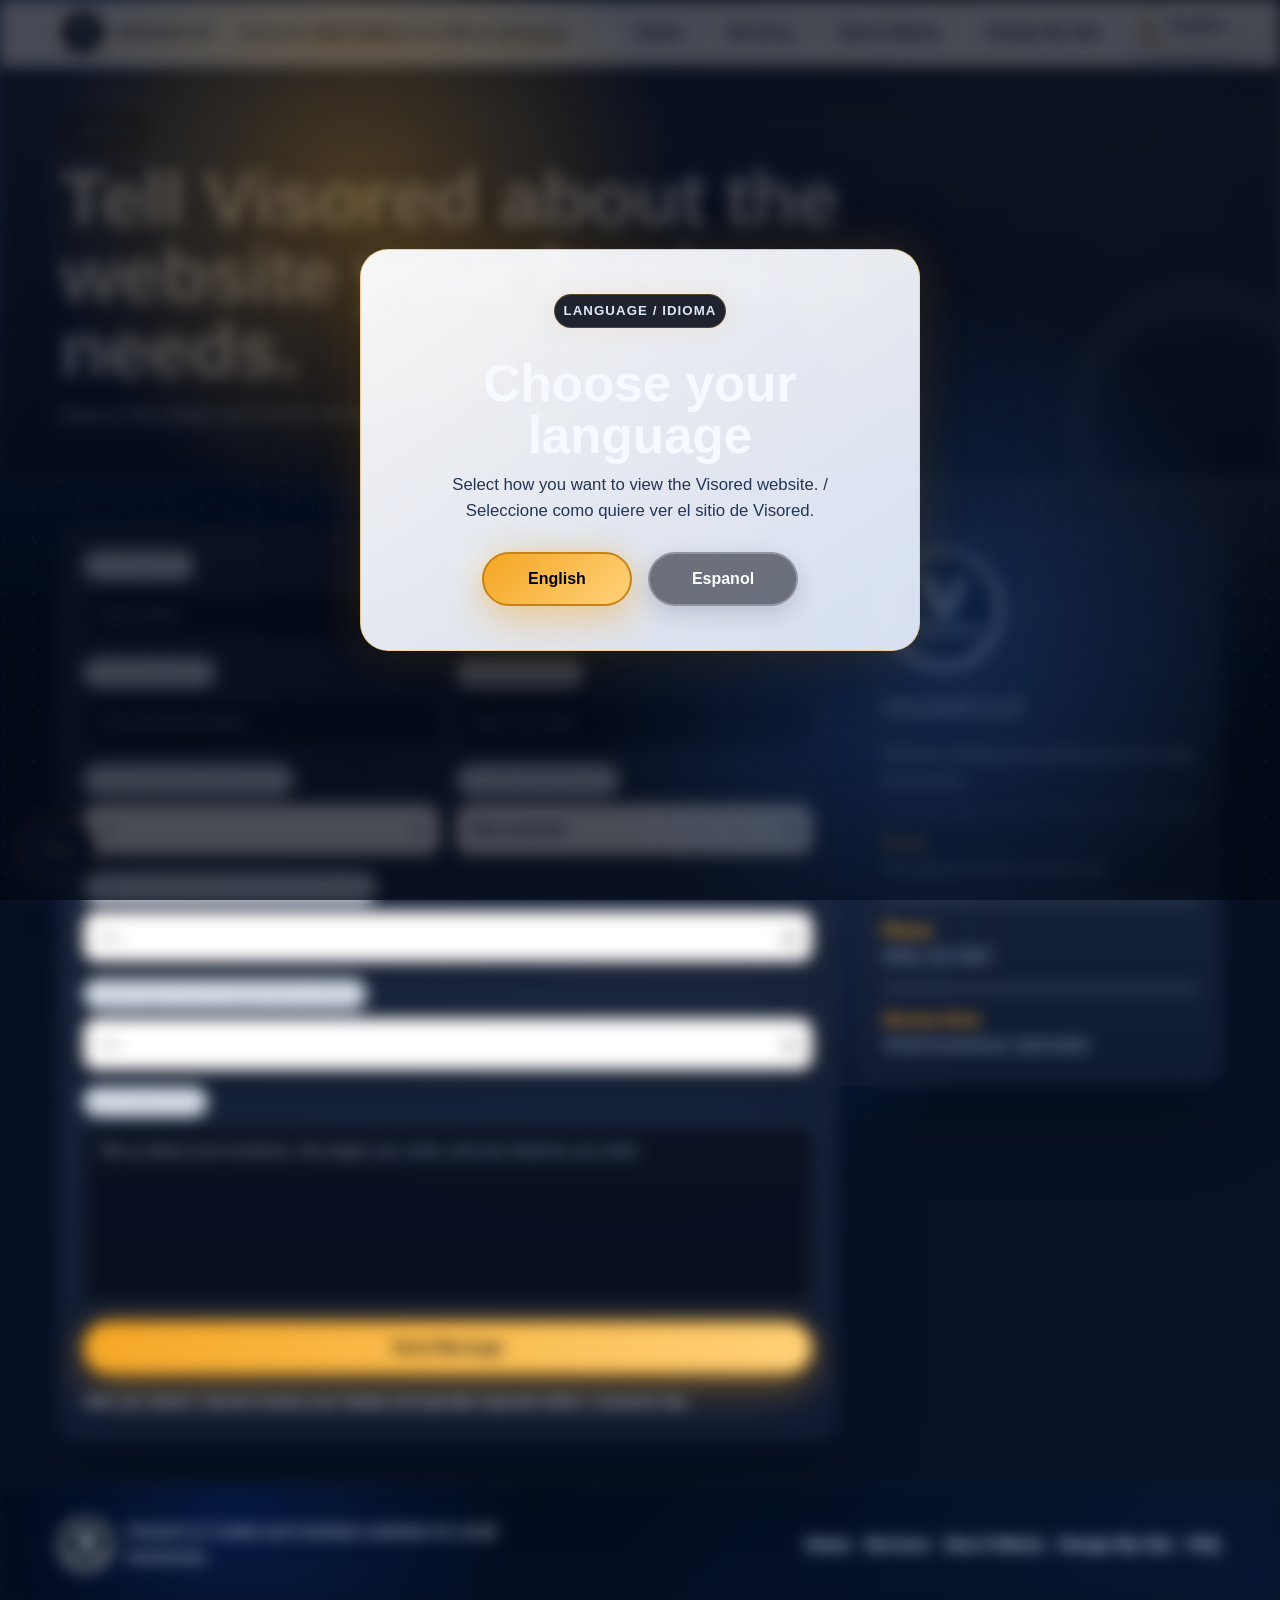
==== commit 3d77e73f: "Add files via upload" ====
--- a/Visored LLC Website/contact.html
+++ b/Visored LLC Website/contact.html
@@ -41,7 +41,7 @@
     <section class="page-hero">
       <p class="eyebrow">Contact</p>
       <h1>Tell Visored about the website your business needs.</h1>
-      <p>Use the placeholder form below to plan the information you want to collect from future prospects.</p>
+      <p>Share a few details and Visored will follow up about your website project.</p>
     </section>
 
     <section class="section contact-layout">
@@ -106,7 +106,7 @@
           <textarea id="message" name="message" rows="6" placeholder="Tell us about your business, the pages you need, and any features you want."></textarea>
         </div>
         <button class="button primary" type="submit">Send Message</button>
-        <p class="form-note" id="formNote">After you submit, Visored reviews your details and typically responds within 1 business day. Placeholder form only until connected to email or a form service.</p>
+        <p class="form-note" id="formNote">After you submit, Visored reviews your details and typically responds within 1 business day.</p>
       </form>
 
       <aside class="contact-card">
@@ -190,7 +190,7 @@
           <button class="button primary" type="submit">Send Message</button>
           <button class="button secondary" type="button" data-clear-form="modal">Clear</button>
         </div>
-        <p class="form-note" id="modalFormNote">After you submit, Visored reviews your details and typically responds within 1 business day. Placeholder form only until connected to email or a form service.</p>
+        <p class="form-note" id="modalFormNote">After you submit, Visored reviews your details and typically responds within 1 business day.</p>
       </form>
       <aside class="modal-contact-card">
         <img src="assets/visored-logo.png" alt="Visored LLC logo">
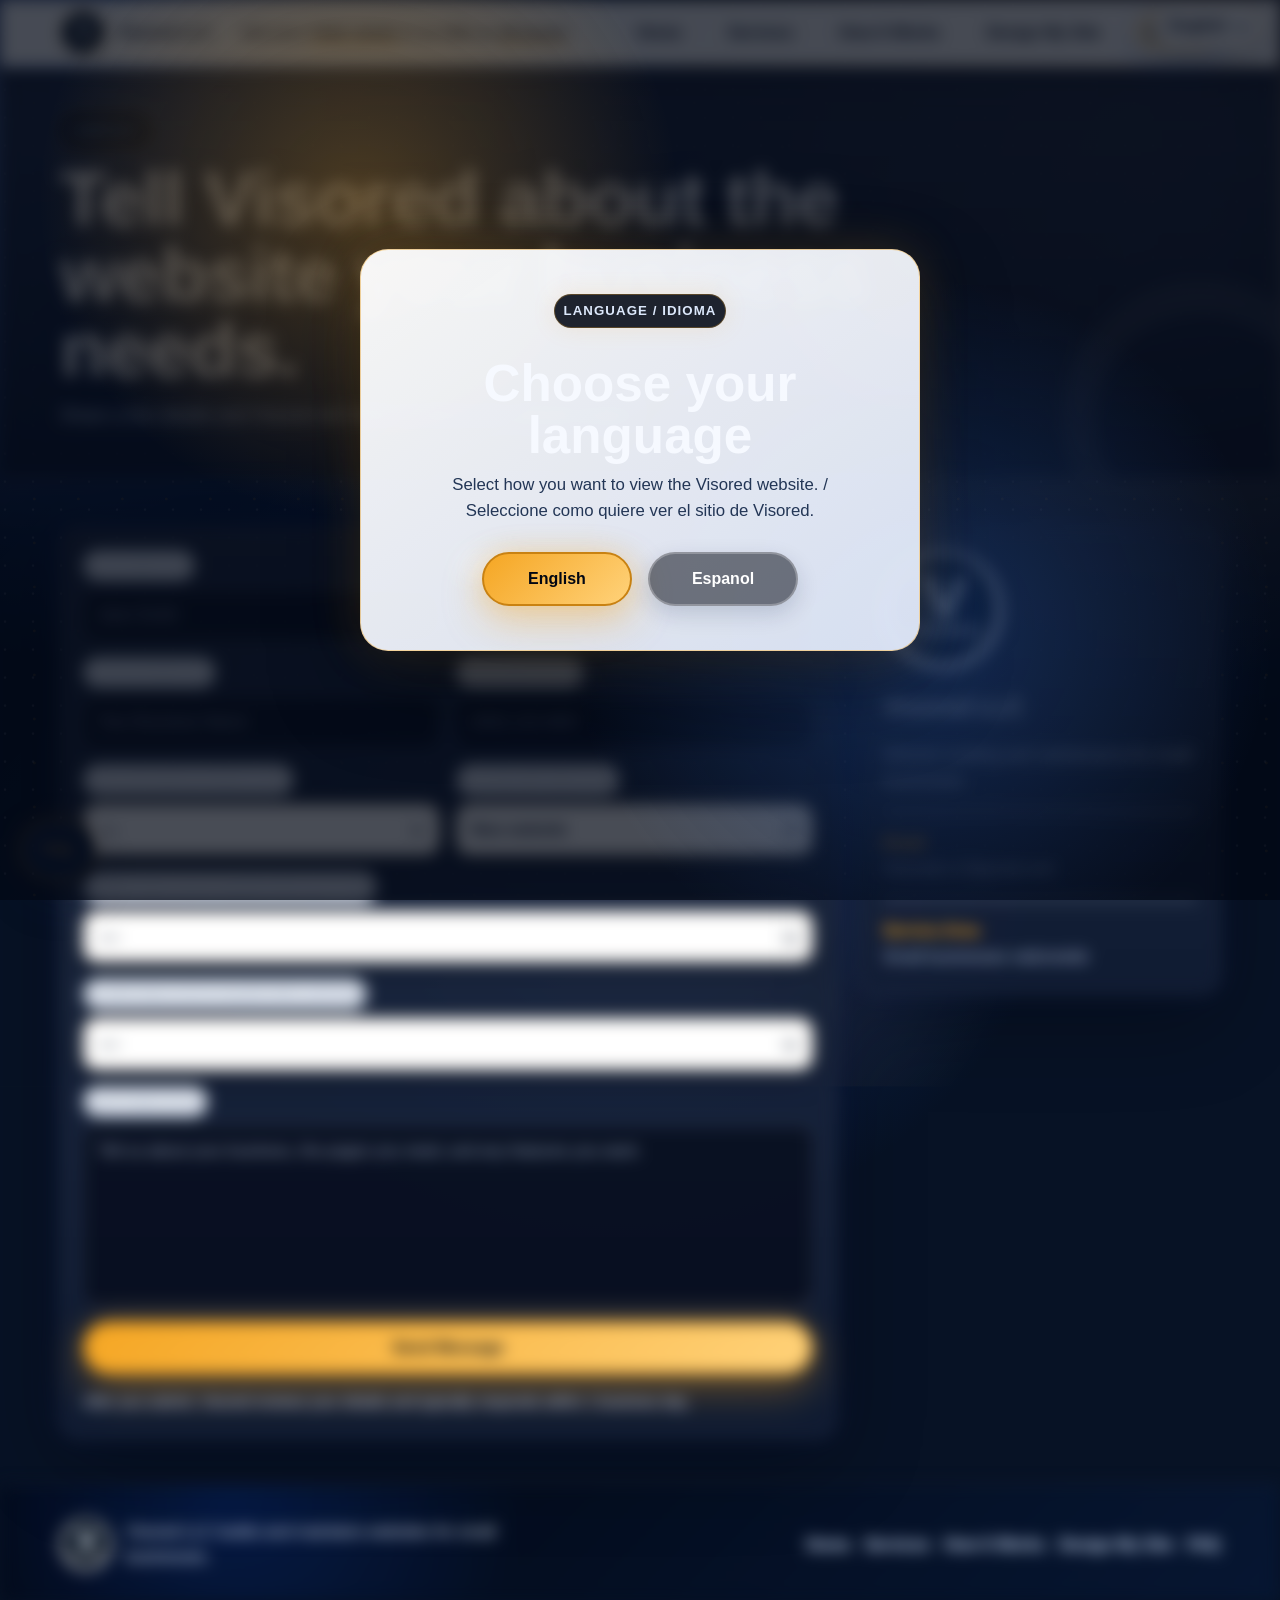
==== commit 329f955d: "Add files via upload" ====
--- a/Visored LLC Website/contact.html
+++ b/Visored LLC Website/contact.html
@@ -5,7 +5,7 @@
   <meta name="viewport" content="width=device-width, initial-scale=1.0">
   <title>Contact | Visored LLC</title>
   <meta name="description" content="Contact Visored LLC about a small-business website project.">
-  <link rel="stylesheet" href="assets/styles.css">
+  <link rel="stylesheet" href="assets/styles.css?v=mobile-redirect-fix">
 </head>
 <body class="site-theme-1">
   <header class="site-header">
@@ -90,7 +90,7 @@
         </div>
         <div class="form-row full">
           <label for="addons">Are you interested in any add-ons?</label>
-          <select id="addons" name="addons">
+          <select id="addons" name="addons" multiple data-multiple-label="add-ons">
             <option value="">----</option>
             <option>Sign up / accounts</option>
             <option>Subscriptions</option>
@@ -115,11 +115,7 @@
         <p>Website building and maintenance for small businesses.</p>
         <div class="contact-detail">
           <strong>Email</strong>
-          <span>hello@placeholder-visored.com</span>
-        </div>
-        <div class="contact-detail">
-          <strong>Phone</strong>
-          <span>(555) 123-4567</span>
+          <span>VisoredLLC@gmail.com</span>
         </div>
         <div class="contact-detail">
           <strong>Service Area</strong>
@@ -171,7 +167,7 @@
         </div>
         <div class="form-row">
           <label for="modalAddons">Are you interested in any add-ons?</label>
-          <select id="modalAddons" name="modalAddons">
+          <select id="modalAddons" name="modalAddons" multiple data-multiple-label="add-ons">
             <option value="">----</option>
             <option>Sign up / accounts</option>
             <option>Subscriptions</option>
@@ -198,11 +194,7 @@
         <p>Website building and maintenance for small businesses.</p>
         <div class="contact-detail">
           <strong>Email</strong>
-          <span>hello@placeholder-visored.com</span>
-        </div>
-        <div class="contact-detail">
-          <strong>Phone</strong>
-          <span>(555) 123-4567</span>
+          <span>VisoredLLC@gmail.com</span>
         </div>
         <div class="contact-detail">
           <strong>Service Area</strong>
@@ -229,3 +221,4 @@
   <script src="assets/script.js"></script>
 </body>
 </html>
+
--- a/Visored LLC Website/assets/styles.css
+++ b/Visored LLC Website/assets/styles.css
@@ -1089,7 +1089,31 @@
   transition-delay: 0s;
 }
 
+.custom-select.has-multiple-selected .custom-select-button span {
+  display: block;
+}
+
+.custom-select.has-multiple-selected .custom-select-button::before {
+  content: attr(data-selected-count);
+  position: absolute;
+  right: 42px;
+  left: 14px;
+  bottom: 5px;
+  overflow: hidden;
+  color: rgba(6, 26, 61, 0.62);
+  font-size: 0.72rem;
+  font-weight: 700;
+  line-height: 1;
+  text-overflow: ellipsis;
+  white-space: nowrap;
+}
+
+.custom-select.has-multiple-selected .custom-select-button {
+  padding-bottom: 21px;
+}
+
 .custom-select-options button {
+  position: relative;
   min-height: 40px;
   padding: 10px 12px;
   border: 0;
@@ -1101,6 +1125,28 @@
   text-align: left;
   cursor: pointer;
   transition: background 160ms ease, color 160ms ease, transform 160ms ease;
+}
+
+.custom-select.multiple-select .custom-select-options button {
+  padding-left: 34px;
+}
+
+.custom-select.multiple-select .custom-select-options button::before {
+  content: "";
+  position: absolute;
+  left: 11px;
+  top: 50%;
+  width: 13px;
+  height: 13px;
+  border: 2px solid rgba(15, 94, 255, 0.32);
+  border-radius: 4px;
+  transform: translateY(-50%);
+}
+
+.custom-select.multiple-select .custom-select-options button.selected::before {
+  border-color: var(--yellow);
+  background: var(--yellow);
+  box-shadow: inset 0 0 0 3px #fff8e6;
 }
 
 .custom-select-options button:hover,
@@ -5166,3 +5212,403 @@
   transform: translate3d(0, calc(var(--bg-shift) * 0.72), 0) scale(1.04);
   transition: transform 80ms linear;
 }
+
+.contact-form,
+.modal-form,
+.design-form {
+  position: relative;
+}
+
+.thank-you-page {
+  min-height: 100vh;
+}
+
+.thank-you-main {
+  display: grid;
+  min-height: calc(100vh - 88px);
+  place-items: center;
+  padding: 48px 18px;
+}
+
+.thank-you-panel {
+  width: min(100%, 680px);
+  padding: clamp(28px, 6vw, 54px);
+  border: 1px solid rgba(255, 255, 255, 0.18);
+  border-radius: 8px;
+  background:
+    radial-gradient(circle at 50% 0%, rgba(245, 166, 35, 0.16), transparent 34%),
+    linear-gradient(180deg, rgba(255, 255, 255, 0.11), rgba(255, 255, 255, 0.045)),
+    rgba(3, 12, 31, 0.88);
+  box-shadow:
+    0 28px 80px rgba(0, 0, 0, 0.32),
+    inset 0 1px 0 rgba(255, 255, 255, 0.14);
+  text-align: center;
+}
+
+.thank-you-panel img {
+  width: 92px;
+  height: 92px;
+  margin-bottom: 18px;
+  border-radius: 50%;
+  box-shadow: 0 0 0 8px rgba(245, 166, 35, 0.12);
+}
+
+.thank-you-panel h1 {
+  margin: 14px 0;
+  color: #ffffff;
+  font-size: clamp(3rem, 8vw, 5.4rem);
+  line-height: 0.98;
+}
+
+.thank-you-panel p {
+  max-width: 520px;
+  margin: 0 auto 14px;
+  color: var(--theme-copy);
+  font-size: 1.08rem;
+}
+
+.thank-you-return {
+  color: var(--theme-muted) !important;
+}
+
+.thank-you-panel .button {
+  margin-top: 14px;
+}
+
+@media (max-width: 620px) {
+  .home-theme-discovery .site-header,
+  .site-theme-1 .site-header,
+  .site-theme-1:not(.home-theme-discovery) .site-header {
+    grid-template-columns: minmax(0, 1fr) auto;
+    padding: 10px 14px;
+    border-bottom: 1px solid rgba(255, 255, 255, 0.14);
+    background:
+      linear-gradient(180deg, rgba(2, 7, 19, 0.96), rgba(6, 22, 50, 0.92)) !important;
+    box-shadow: 0 16px 42px rgba(0, 0, 0, 0.26);
+  }
+
+  .home-theme-discovery .brand span,
+  .site-theme-1 .brand span,
+  .site-theme-1:not(.home-theme-discovery) .brand span {
+    color: #ffffff;
+  }
+
+  .home-theme-discovery .header-note,
+  .site-theme-1 .header-note,
+  .site-theme-1:not(.home-theme-discovery) .header-note {
+    display: none;
+  }
+
+  .home-theme-discovery .nav-toggle,
+  .site-theme-1 .nav-toggle,
+  .site-theme-1:not(.home-theme-discovery) .nav-toggle {
+    width: 42px;
+    height: 42px;
+    border: 1px solid rgba(245, 166, 35, 0.72);
+    border-radius: 8px;
+    background: rgba(245, 166, 35, 0.12);
+    box-shadow: none;
+  }
+
+  .home-theme-discovery .nav-toggle span,
+  .site-theme-1 .nav-toggle span,
+  .site-theme-1:not(.home-theme-discovery) .nav-toggle span {
+    background: var(--yellow);
+  }
+
+  .home-theme-discovery .site-nav,
+  .site-theme-1 .site-nav,
+  .site-theme-1:not(.home-theme-discovery) .site-nav {
+    right: 14px;
+    left: 14px;
+    border: 1px solid rgba(255, 255, 255, 0.16);
+    border-radius: 8px;
+    background:
+      radial-gradient(circle at top right, rgba(245, 166, 35, 0.16), transparent 13rem),
+      linear-gradient(180deg, rgba(10, 37, 84, 0.98), rgba(2, 7, 19, 0.98));
+    box-shadow: 0 24px 70px rgba(0, 0, 0, 0.36);
+  }
+
+  .home-theme-discovery .site-nav a,
+  .site-theme-1 .site-nav a,
+  .site-theme-1:not(.home-theme-discovery) .site-nav a {
+    border: 1px solid rgba(255, 255, 255, 0.10);
+    border-radius: 8px;
+    color: #ffffff;
+    background: rgba(255, 255, 255, 0.06);
+  }
+
+  .home-theme-discovery .site-nav a.active,
+  .site-theme-1 .site-nav a.active,
+  .site-theme-1:not(.home-theme-discovery) .site-nav a.active,
+  .home-theme-discovery .site-nav .nav-cta,
+  .site-theme-1 .site-nav .nav-cta,
+  .site-theme-1:not(.home-theme-discovery) .site-nav .nav-cta {
+    color: var(--black);
+    background: linear-gradient(135deg, var(--yellow), #ffd27a);
+  }
+
+  .discovery-hero {
+    gap: 24px;
+    min-height: auto;
+    padding: 30px 18px 34px;
+  }
+
+  .discovery-hero::before {
+    inset: 14px 10px 12px;
+    border-radius: 8px;
+  }
+
+  .discovery-hero::after,
+  .discovery-orbit {
+    display: none;
+  }
+
+  .discovery-kicker {
+    margin-bottom: 12px;
+    font-size: 0.72rem;
+    letter-spacing: 0.11em;
+  }
+
+  .discovery-copy h1 {
+    max-width: 11ch;
+    font-size: clamp(2.65rem, 13vw, 3.35rem);
+    line-height: 1;
+  }
+
+  .discovery-lead {
+    margin-top: 18px;
+    font-size: 1.02rem;
+    line-height: 1.55;
+  }
+
+  .discovery-actions {
+    gap: 10px;
+    margin-top: 24px;
+  }
+
+  .discovery-actions .button {
+    width: 100%;
+    justify-content: center;
+  }
+
+  .discovery-console {
+    padding: 14px;
+    border-radius: 8px;
+  }
+
+  .console-top {
+    gap: 12px;
+    padding: 4px 2px 12px;
+  }
+
+  .console-top img {
+    width: 48px;
+    height: 48px;
+  }
+
+  .console-top span {
+    font-size: 0.68rem;
+  }
+
+  .console-top strong {
+    font-size: 0.96rem;
+  }
+
+  .console-screen {
+    grid-template-columns: 1fr;
+    gap: 12px;
+    min-height: 0;
+    padding: 12px;
+    border-radius: 8px;
+  }
+
+  .site-preview {
+    gap: 10px;
+  }
+
+  .preview-nav {
+    padding: 8px;
+    border-radius: 8px;
+  }
+
+  .preview-nav span {
+    width: 70px;
+  }
+
+  .preview-nav i {
+    width: 24px;
+  }
+
+  .preview-hero {
+    grid-template-columns: 1fr 74px;
+    gap: 10px;
+    min-height: 116px;
+    padding: 13px;
+    border-radius: 8px;
+  }
+
+  .preview-hero strong {
+    font-size: 1.02rem;
+  }
+
+  .preview-hero p {
+    font-size: 0.78rem;
+  }
+
+  .preview-logo-mark {
+    width: 70px;
+    height: 70px;
+    border-width: 3px;
+  }
+
+  .preview-cards {
+    gap: 7px;
+  }
+
+  .preview-cards article {
+    min-height: 64px;
+    padding: 9px;
+    border-radius: 8px;
+  }
+
+  .preview-cards span {
+    font-size: 0.74rem;
+  }
+
+  .preview-cards p {
+    margin-top: 12px;
+  }
+
+  .preview-phone {
+    display: none;
+  }
+
+  .console-metrics {
+    gap: 8px;
+    margin-top: 12px;
+  }
+
+  .console-metrics p {
+    min-height: 44px;
+    padding: 10px;
+    border-radius: 8px;
+  }
+
+  .discovery-anchor-nav {
+    width: min(calc(100% - 28px), 1160px);
+    margin-top: 14px;
+    padding: 8px;
+    border-radius: 8px;
+  }
+
+  .discovery-anchor-nav a {
+    min-width: max-content;
+    padding: 9px 12px;
+    border-radius: 8px;
+  }
+
+  .discovery-statement,
+  .discovery-panels,
+  .discovery-workflow,
+  .discovery-split,
+  .discovery-reviews {
+    width: min(calc(100% - 28px), 1160px);
+    border-radius: 8px;
+  }
+
+  .discovery-statement {
+    padding: 24px 18px;
+  }
+
+  .discovery-statement h2,
+  .discovery-workflow h2,
+  .discovery-split h2,
+  .discovery-reviews h2 {
+    font-size: clamp(2rem, 10vw, 2.65rem);
+    line-height: 1.05;
+  }
+
+  .discovery-panels article,
+  .workflow-track article,
+  .split-card,
+  .split-list p,
+  .review-strip article {
+    border-radius: 8px;
+  }
+
+  .contact-layout,
+  .services-hero,
+  .intro-grid,
+  .process-detail-grid,
+  .add-ons,
+  .modal-panel {
+    gap: 18px;
+  }
+
+  .contact-form,
+  .design-form,
+  .modal-form {
+    padding: 18px;
+  }
+
+  .modal-panel {
+    width: min(calc(100% - 20px), 980px);
+    max-height: calc(100vh - 20px);
+    padding: 18px;
+    border-radius: 8px;
+  }
+
+  .page-hero h1,
+  .section-heading h2,
+  .packages-heading h2,
+  .add-ons-heading h2,
+  .design-kickoff h1,
+  .design-kickoff h2 {
+    font-size: clamp(2.15rem, 10vw, 2.85rem);
+    line-height: 1.05;
+  }
+
+  .button,
+  .custom-select-button,
+  input,
+  textarea,
+  select {
+    border-radius: 8px;
+  }
+}
+
+@media (max-width: 620px) {
+  .home-theme-discovery .brand span,
+  .site-theme-1 .brand span,
+  .site-theme-1:not(.home-theme-discovery) .brand span {
+    color: #ffffff !important;
+  }
+
+  .discovery-copy h1 {
+    max-width: 12ch;
+    font-size: clamp(2.35rem, 10.5vw, 2.85rem);
+  }
+
+  .console-metrics {
+    grid-template-columns: repeat(3, minmax(0, 1fr)) !important;
+  }
+
+  .console-metrics p {
+    min-height: 38px;
+    padding: 8px 6px;
+    font-size: 0.78rem;
+  }
+
+  .console-metrics p span {
+    font-size: 0.78rem;
+  }
+
+  .preview-hero {
+    min-height: 104px;
+  }
+
+  .preview-hero p {
+    display: none;
+  }
+}
